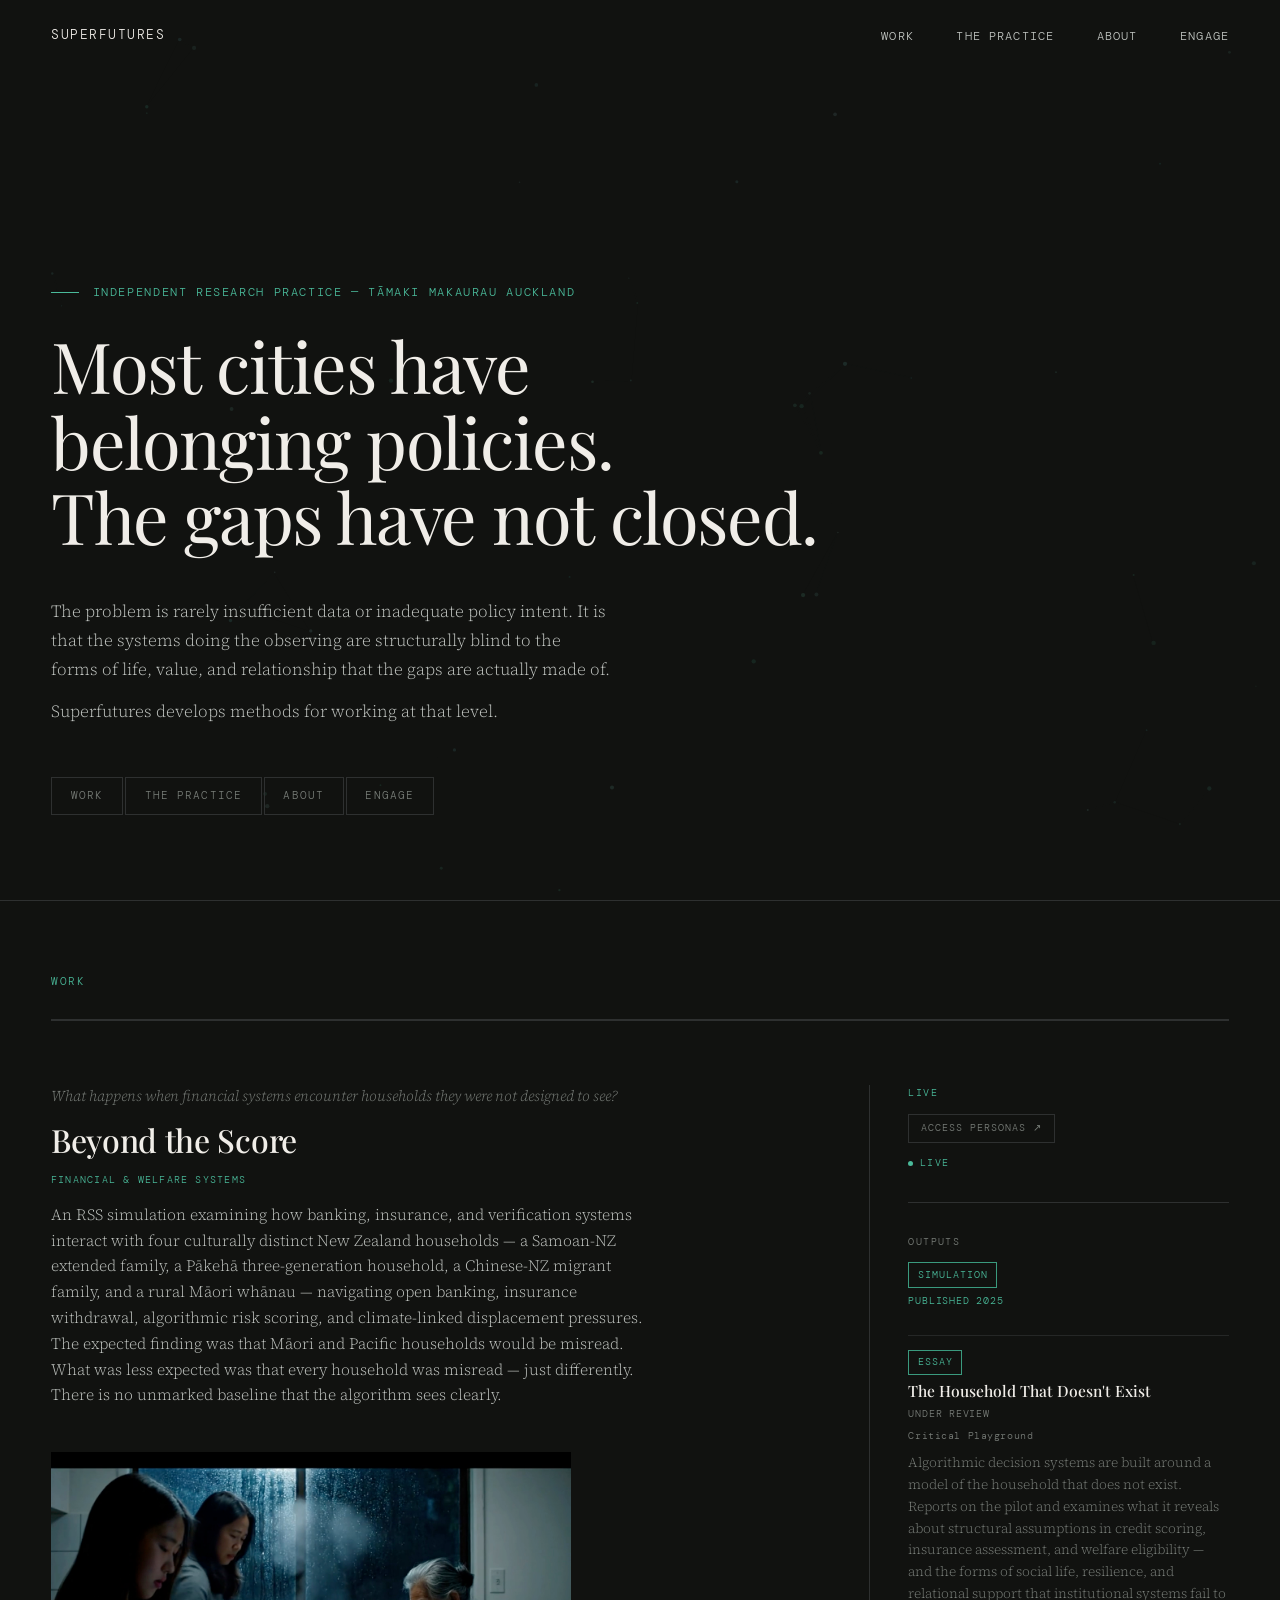
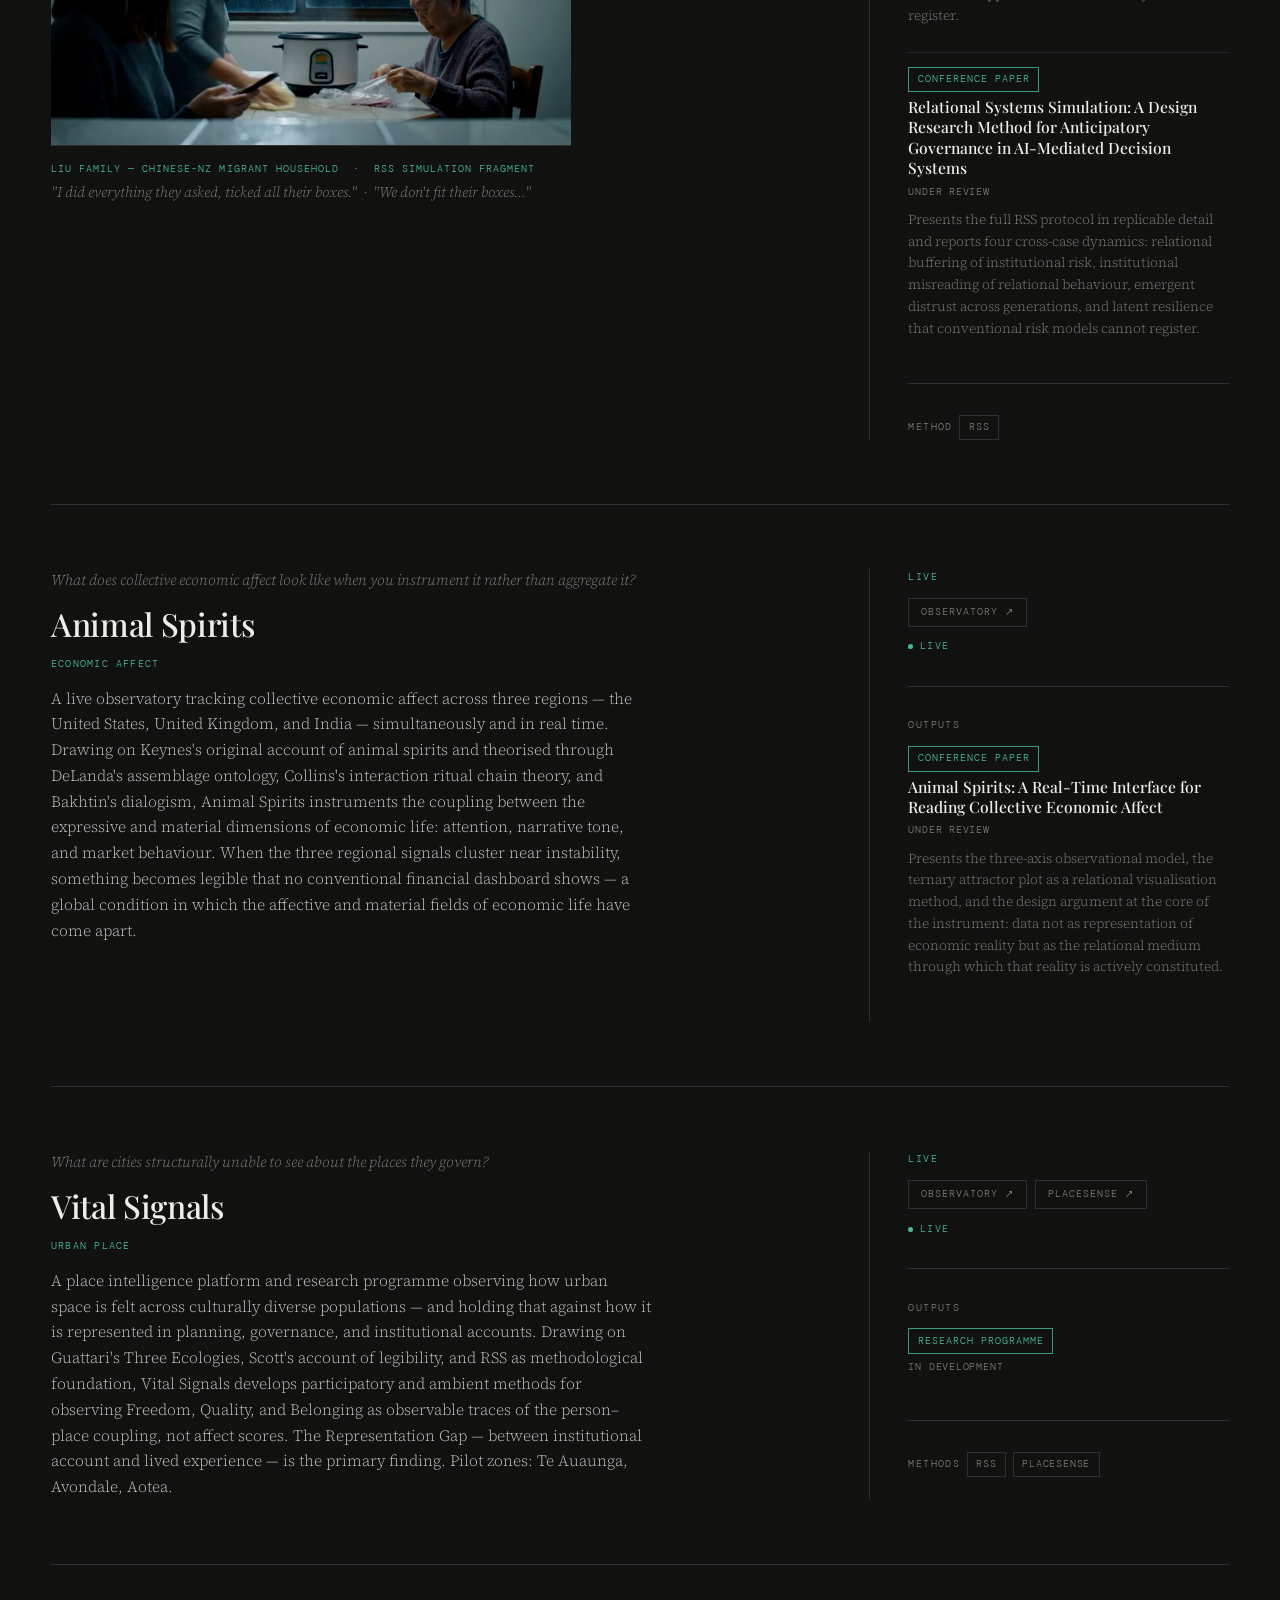
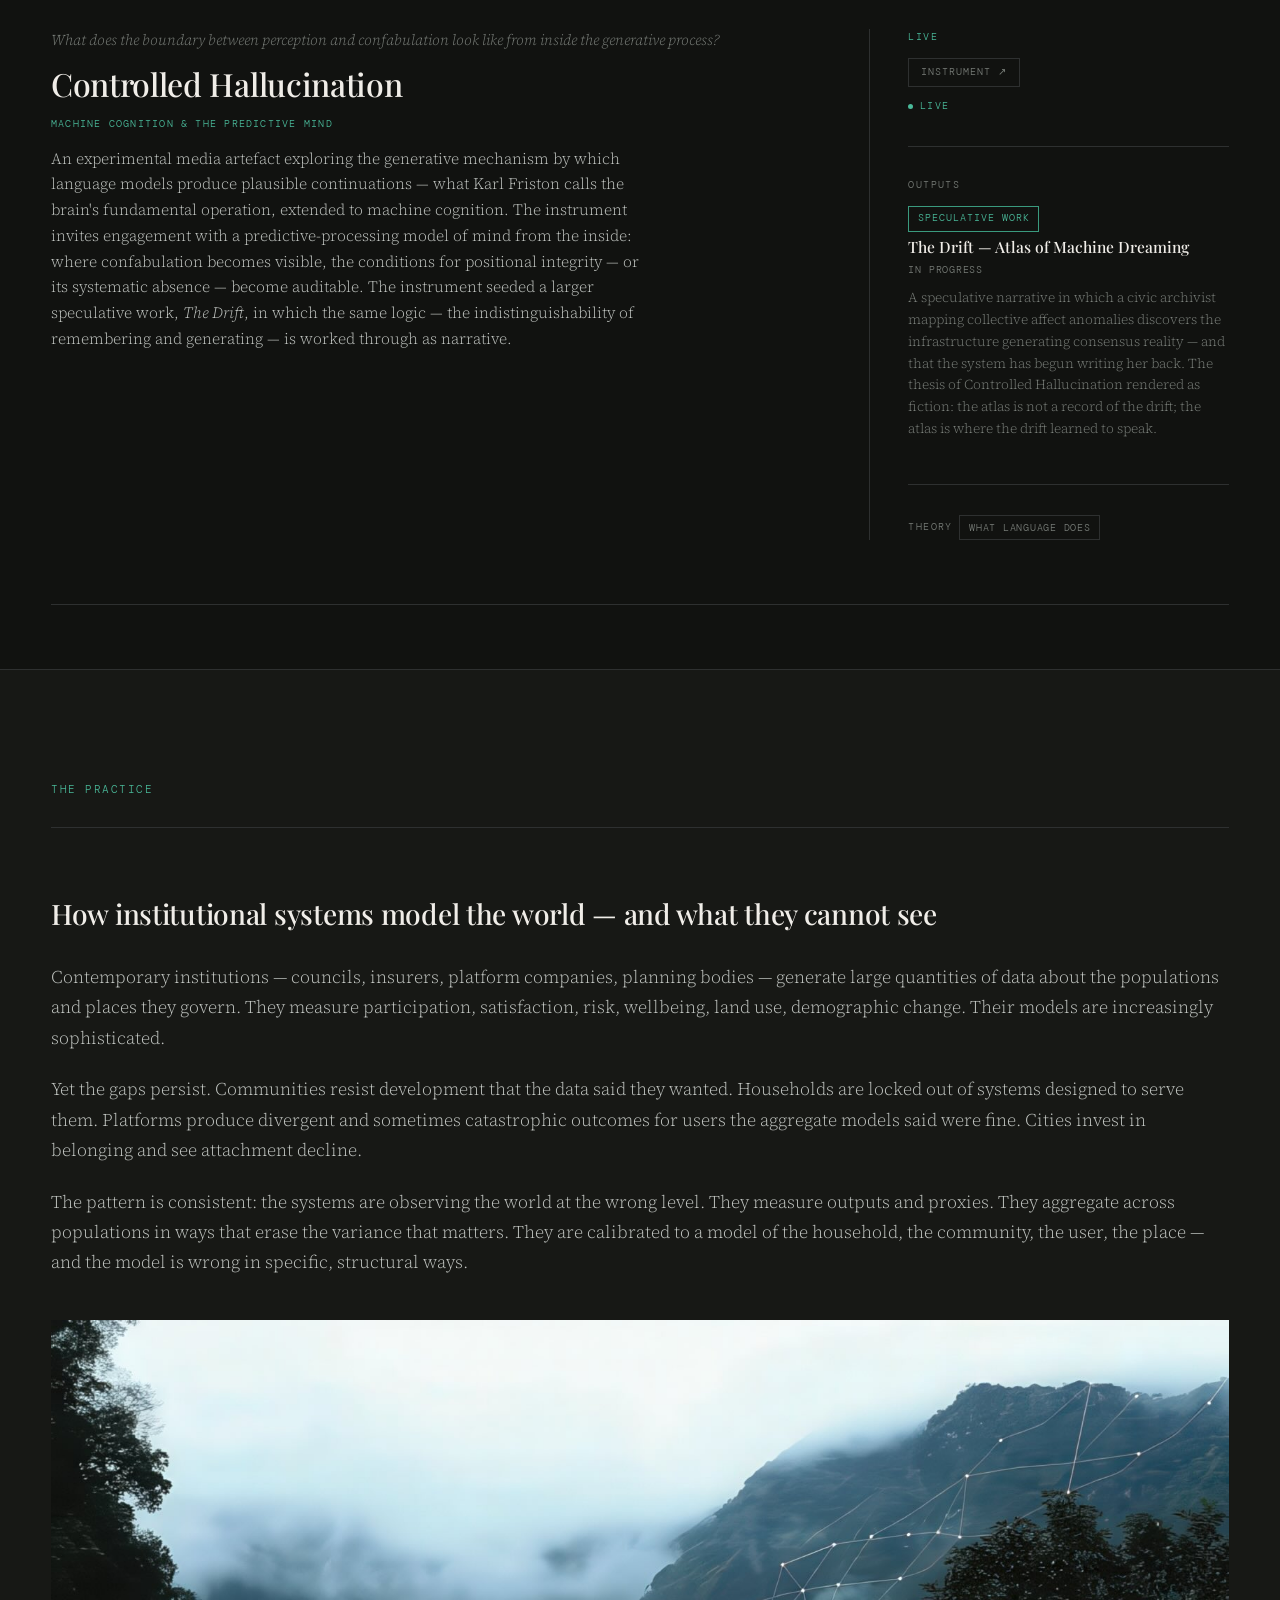
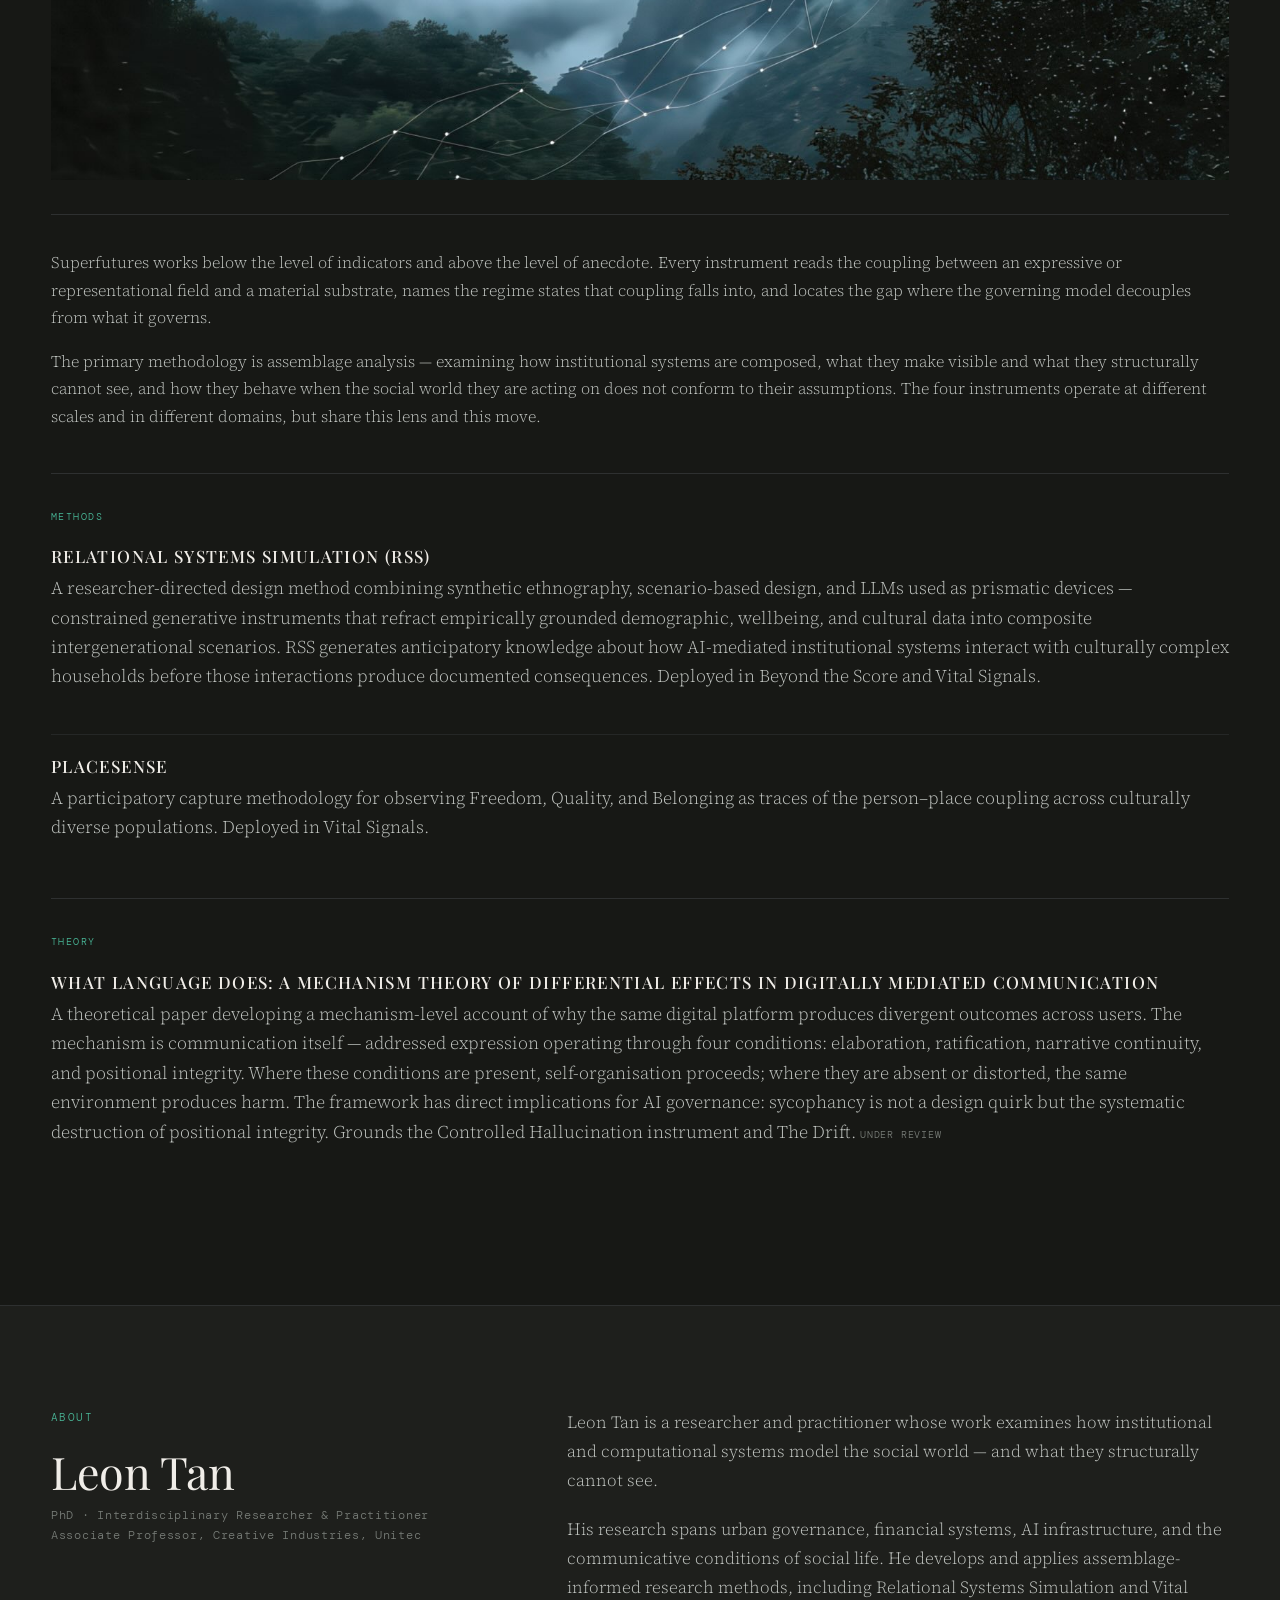
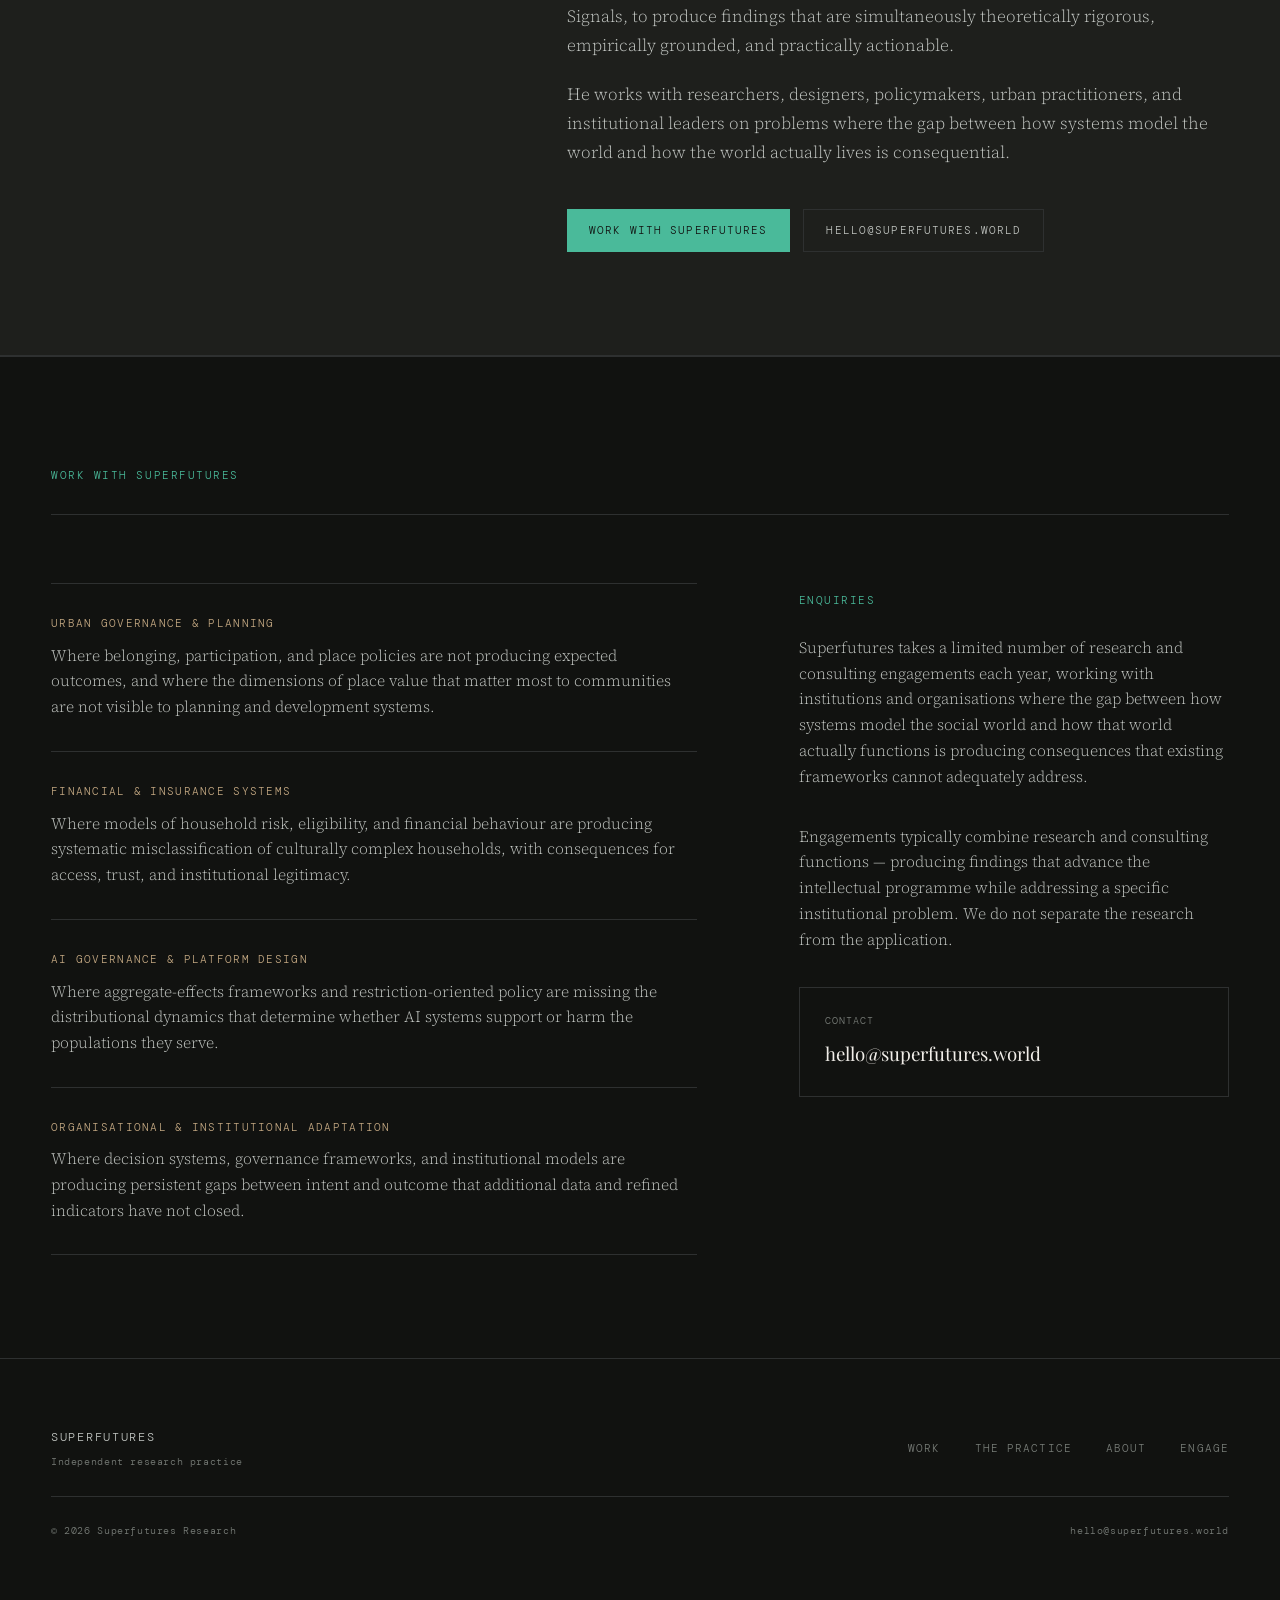
==== index.html @ b06fca79 "Update index.html" ====
<!DOCTYPE html>
<html lang="en">
<head>
  <meta charset="UTF-8">
  <meta name="viewport" content="width=device-width, initial-scale=1.0">
  <meta name="description" content="Superfutures develops methods for working at the level where institutional and computational systems structurally cannot see. Independent research practice based in Tāmaki Makaurau Auckland.">
  <meta property="og:title" content="Superfutures">
  <meta property="og:description" content="Assemblage-informed research methods for examining how institutions model the world, where those models fail, and what becomes possible when the gap is made visible.">
  <meta property="og:type" content="website">
  <meta property="og:url" content="https://superfutures.world">
  <title>Superfutures</title>
  <link rel="preconnect" href="https://fonts.googleapis.com">
  <link rel="preconnect" href="https://fonts.gstatic.com" crossorigin>
  <link href="https://fonts.googleapis.com/css2?family=Playfair+Display:ital,wght@0,400;0,500;0,600;1,400;1,500&family=Source+Serif+4:ital,opsz,wght@0,8..60,300;0,8..60,400;1,8..60,300;1,8..60,400&family=DM+Mono:ital,wght@0,300;0,400;1,300&display=swap" rel="stylesheet">
  <style>
    /* ── Variables ── */
    :root {
      --ground:         #111210;
      --ground-2:       #171815;
      --ground-3:       #1e1f1c;
      --text-primary:   #f0ede8;
      --text-secondary: #c0c4c0;
      --text-muted:     #787d78;
      --accent-green:   #4aba9a;
      --accent-green-d: #3a9a7e;
      --accent-amber:   #c4a882;
      --rule:           #2e3030;
      --rule-light:     #252726;

      --font-display: 'Playfair Display', Georgia, serif;
      --font-body:    'Source Serif 4', Georgia, serif;
      --font-mono:    'DM Mono', 'Courier New', monospace;

      --max-w:  1200px;
      --gutter: clamp(1.5rem, 4vw, 3rem);
      --ease:   cubic-bezier(0.16, 1, 0.3, 1);
    }

    /* ── Reset ── */
    *, *::before, *::after { box-sizing: border-box; margin: 0; padding: 0; }
    html { font-size: 17px; scroll-behavior: smooth; -webkit-text-size-adjust: 100%; }
    body {
      background: var(--ground);
      color: var(--text-primary);
      font-family: var(--font-body);
      font-weight: 300;
      font-size: 1rem;
      line-height: 1.7;
      min-height: 100vh;
      overflow-x: hidden;
    }

    /* ── Typography ── */
    h1,h2,h3,h4,h5,h6 {
      font-family: var(--font-display);
      font-weight: 500;
      line-height: 1.2;
      letter-spacing: -0.01em;
      color: var(--text-primary);
    }
    .display-xl {
      font-size: clamp(2.4rem, 5.5vw, 5.2rem);
      line-height: 1.07;
      font-weight: 400;
      letter-spacing: -0.02em;
    }
    .display-md {
      font-size: clamp(1.3rem, 2.2vw, 2rem);
      line-height: 1.25;
      font-weight: 500;
    }
    h3 { font-size: clamp(1.05rem, 1.5vw, 1.3rem); font-weight: 500; }
    h4 { font-size: 0.85rem; font-weight: 400; letter-spacing: 0.08em; text-transform: uppercase; font-family: var(--font-mono); color: var(--text-primary); }
    p { margin-bottom: 1.4em; max-width: 680px; }
    p:last-child { margin-bottom: 0; }
    a { color: inherit; text-decoration: none; transition: color 0.2s ease; }
    a:hover { color: var(--accent-green); }
    em { font-style: italic; }

    /* ── Nav ── */
    .site-nav {
      position: fixed;
      top: 0; left: 0; right: 0;
      z-index: 100;
      display: flex;
      align-items: center;
      justify-content: space-between;
      padding: 1.2rem var(--gutter);
      background: transparent;
      border-bottom: 1px solid transparent;
      transition: background 0.4s ease, border-color 0.4s ease;
    }
    .site-nav.scrolled {
      background: rgba(17, 18, 16, 0.96);
      backdrop-filter: blur(12px);
      -webkit-backdrop-filter: blur(12px);
      border-bottom-color: var(--rule);
    }
    .nav-wordmark {
      font-family: var(--font-mono);
      font-size: 0.75rem;
      letter-spacing: 0.12em;
      text-transform: uppercase;
      color: var(--text-primary);
      text-decoration: none;
    }
    .nav-wordmark:hover { color: var(--accent-green); }
    .nav-links {
      display: flex;
      list-style: none;
      gap: 2.5rem;
      align-items: center;
    }
    .nav-links a {
      font-family: var(--font-mono);
      font-size: 0.68rem;
      letter-spacing: 0.1em;
      text-transform: uppercase;
      color: var(--text-secondary);
      transition: color 0.2s ease;
    }
    .nav-links a:hover { color: var(--text-primary); }
    .nav-toggle {
      display: none;
      background: none;
      border: none;
      cursor: pointer;
      padding: 4px;
      flex-direction: column;
      gap: 5px;
    }
    .nav-toggle span {
      display: block;
      width: 22px;
      height: 1px;
      background: var(--text-primary);
      transition: all 0.3s ease;
    }
    @media (max-width: 768px) {
      .nav-toggle { display: flex; }
      .nav-links {
        position: fixed;
        top: 0; right: -100%;
        width: min(320px, 80vw);
        height: 100vh;
        background: var(--ground-2);
        flex-direction: column;
        align-items: flex-start;
        justify-content: center;
        gap: 2rem;
        padding: 4rem var(--gutter);
        border-left: 1px solid var(--rule);
        transition: right 0.4s var(--ease);
      }
      .nav-links.open { right: 0; }
      .nav-links a { font-size: 0.85rem; }
    }

    /* ── Hero ── */
    .hero {
      min-height: 100vh;
      display: flex;
      flex-direction: column;
      justify-content: flex-end;
      padding: 8rem var(--gutter) 5rem;
      position: relative;
      overflow: hidden;
    }
    .hero-bg {
      position: absolute;
      inset: 0;
      z-index: 0;
      overflow: hidden;
    }
    .hero-bg canvas {
      position: absolute;
      inset: 0;
      width: 100%; height: 100%;
      opacity: 0.25;
    }
    .hero-content {
      position: relative;
      z-index: 1;
      max-width: var(--max-w);
      margin: 0 auto;
      width: 100%;
    }
    .hero-eyebrow {
      font-family: var(--font-mono);
      font-size: 0.68rem;
      letter-spacing: 0.14em;
      text-transform: uppercase;
      color: var(--accent-green);
      margin-bottom: 1.5rem;
      display: flex;
      align-items: center;
      gap: 0.8rem;
    }
    .hero-eyebrow::before {
      content: '';
      display: inline-block;
      width: 28px; height: 1px;
      background: var(--accent-green);
    }
    .hero-title { max-width: 900px; margin-bottom: 2.5rem; }
    .hero-secondary {
      max-width: 560px;
      color: var(--text-secondary);
      font-size: 1rem;
      line-height: 1.7;
      margin-bottom: 3rem;
    }
    .hero-secondary p { max-width: none; margin-bottom: 0.8em; }
    .hero-secondary p:last-child { margin-bottom: 0; }
    .hero-nav-strip { display: flex; gap: 2px; flex-wrap: wrap; }
    .hero-nav-link {
      font-family: var(--font-mono);
      font-size: 0.66rem;
      letter-spacing: 0.1em;
      text-transform: uppercase;
      color: var(--text-muted);
      padding: 0.5rem 1.1rem;
      border: 1px solid var(--rule);
      transition: all 0.25s ease;
      text-decoration: none;
    }
    .hero-nav-link:hover {
      color: var(--text-primary);
      border-color: var(--accent-green);
      background: rgba(74, 186, 154, 0.08);
    }
    @media (max-width: 600px) {
      .hero { padding: 7rem var(--gutter) 4rem; }
    }

    /* ── Section label ── */
    .section-label {
      font-family: var(--font-mono);
      font-size: 0.65rem;
      letter-spacing: 0.14em;
      text-transform: uppercase;
      color: var(--accent-green);
    }
    .section-anchor { scroll-margin-top: 80px; }

    /* ── Work section ── */
    .work-section {
      padding: clamp(3rem, 5vw, 5rem) var(--gutter);
      border-top: 1px solid var(--rule);
    }
    .work-inner { max-width: var(--max-w); margin: 0 auto; }
    .work-header {
      padding-bottom: 1.5rem;
      border-bottom: 1px solid var(--rule);
      margin-bottom: 0;
    }

    /* ── Instrument cards ── */
    .instruments-stack { display: flex; flex-direction: column; }
    .instr {
      display: grid;
      grid-template-columns: 1fr 360px;
      gap: 0;
      border-top: 1px solid var(--rule);
      padding: clamp(2.5rem, 5vw, 4rem) 0;
    }
    .instr:last-child { border-bottom: 1px solid var(--rule); }
    .instr-left {
      padding-right: clamp(2rem, 4vw, 4rem);
      display: flex;
      flex-direction: column;
      gap: 0.8rem;
    }
    .instr-question {
      font-family: var(--font-body);
      font-style: italic;
      font-size: 0.88rem;
      color: var(--text-muted);
      line-height: 1.55;
      margin-bottom: 0;
    }
    .instr-name {
      font-family: var(--font-display);
      font-size: clamp(1.6rem, 2.5vw, 2.2rem);
      font-weight: 500;
      line-height: 1.1;
      color: var(--text-primary);
      margin-bottom: 0;
    }
    .instr-domain {
      font-family: var(--font-mono);
      font-size: 0.6rem;
      letter-spacing: 0.12em;
      text-transform: uppercase;
      color: var(--accent-green);
      margin-bottom: 0;
    }
    .instr-desc {
      font-size: 0.92rem;
      color: var(--text-secondary);
      line-height: 1.65;
      max-width: 600px;
      margin-bottom: 0;
    }
    .instr-right {
      border-left: 1px solid var(--rule);
      padding-left: clamp(1.5rem, 3vw, 2.5rem);
      display: flex;
      flex-direction: column;
      gap: 0;
    }
    .instr-face {
      display: flex;
      flex-direction: column;
      gap: 0.7rem;
      padding-bottom: 1.8rem;
    }
    .instr-face + .instr-face {
      padding-top: 1.8rem;
      border-top: 1px solid var(--rule);
    }
    .instr-face-label {
      font-family: var(--font-mono);
      font-size: 0.58rem;
      letter-spacing: 0.14em;
      text-transform: uppercase;
      color: var(--text-muted);
      display: block;
    }
    .instr-face--live .instr-face-label { color: var(--accent-green); }
    .instr-face-links { display: flex; gap: 0.5rem; flex-wrap: wrap; }
    .instrument-link {
      font-family: var(--font-mono);
      font-size: 0.58rem;
      letter-spacing: 0.1em;
      text-transform: uppercase;
      color: var(--text-muted);
      text-decoration: none;
      border: 1px solid var(--rule);
      padding: 0.3rem 0.7rem;
      transition: all 0.2s ease;
      display: inline-flex;
      align-items: center;
      gap: 0.4rem;
    }
    .instrument-link::after { content: '↗'; }
    .instrument-link:hover {
      color: var(--accent-green);
      border-color: var(--accent-green);
    }
    .status-live {
      font-family: var(--font-mono);
      font-size: 0.58rem;
      letter-spacing: 0.12em;
      text-transform: uppercase;
      color: var(--accent-green);
      display: flex;
      align-items: center;
      gap: 0.4rem;
    }
    .status-live::before {
      content: '';
      display: inline-block;
      width: 5px; height: 5px;
      background: var(--accent-green);
      border-radius: 50%;
      animation: pulse-dot 2s ease-in-out infinite;
    }
    @keyframes pulse-dot {
      0%, 100% { opacity: 1; }
      50% { opacity: 0.3; }
    }
    .instr-output-row {
      display: flex;
      flex-direction: column;
      gap: 0.3rem;
      padding-bottom: 0.8rem;
    }
    .instr-output-row + .instr-output-row {
      padding-top: 0.8rem;
      border-top: 1px solid var(--rule-light);
    }
    .instr-output-title {
      font-family: var(--font-display);
      font-size: 0.92rem;
      font-weight: 500;
      color: var(--text-primary);
      line-height: 1.3;
    }
    .instr-output-venue {
      font-family: var(--font-mono);
      font-size: 0.56rem;
      letter-spacing: 0.06em;
      color: var(--text-muted);
    }
    .instr-output-desc {
      font-size: 0.8rem;
      color: var(--text-muted);
      line-height: 1.6;
      margin-bottom: 0;
      margin-top: 0.2rem;
    }
    .output-type {
      font-family: var(--font-mono);
      font-size: 0.58rem;
      letter-spacing: 0.1em;
      text-transform: uppercase;
      color: var(--accent-green);
      border: 1px solid var(--accent-green-d);
      padding: 0.2rem 0.5rem;
      width: fit-content;
    }
    .output-status {
      font-family: var(--font-mono);
      font-size: 0.58rem;
      letter-spacing: 0.08em;
      text-transform: uppercase;
      color: var(--text-muted);
    }
    .output-status.status-published { color: var(--accent-green); }
    .output-status.status-forthcoming { color: var(--accent-amber); }
    .instr-face--relations {
      flex-direction: row;
      align-items: center;
      flex-wrap: wrap;
      gap: 0.4rem;
      padding-bottom: 0;
    }
    .instr-relation-tag {
      font-family: var(--font-mono);
      font-size: 0.56rem;
      letter-spacing: 0.08em;
      text-transform: uppercase;
      color: var(--text-muted);
      border: 1px solid var(--rule);
      padding: 0.2rem 0.5rem;
    }
    @media (max-width: 900px) {
      .instr { grid-template-columns: 1fr; gap: 2rem; }
      .instr-left { padding-right: 0; }
      .instr-right {
        border-left: none;
        border-top: 1px solid var(--rule);
        padding-left: 0;
        padding-top: 2rem;
      }
    }

    /* ── Vignette still ── */
    .vignette-wrap { margin-top: 1.8rem; max-width: 520px; }
    .vignette-still { margin: 0; padding: 0; display: flex; flex-direction: column; }
    .vignette-still img { width: 100%; display: block; object-fit: cover; }
    .vignette-caption-still {
      padding: 0.8rem 0;
      border-top: 1px solid var(--rule);
      display: flex;
      flex-direction: column;
      gap: 0.3rem;
    }
    .vignette-household-label {
      font-family: var(--font-mono);
      font-size: 0.6rem;
      letter-spacing: 0.1em;
      text-transform: uppercase;
      color: var(--accent-green);
    }
    .vignette-dialogue {
      font-family: var(--font-body);
      font-style: italic;
      font-size: 0.85rem;
      color: var(--text-muted);
      line-height: 1.5;
    }

    /* ── Practice section ── */
    .philosophy-section {
      padding: clamp(4rem, 8vw, 8rem) var(--gutter);
      background: var(--ground-2);
      border-top: 1px solid var(--rule);
    }
    .philosophy-inner { max-width: var(--max-w); margin: 0 auto; }
    .philosophy-header {
      margin-bottom: 4rem;
      padding-bottom: 1.5rem;
      border-bottom: 1px solid var(--rule);
    }
    .philosophy-statement .display-md { margin-bottom: 1.8rem; }
    .philosophy-statement p {
      color: var(--text-secondary);
      font-size: 1.05rem;
      max-width: none;
      margin-bottom: 1.2em;
    }
    .practice-image { margin: 2.5rem 0 0; width: 100%; }
    .practice-image img { width: 100%; display: block; object-fit: cover; max-height: 460px; }
    .methodology-block {
      margin-top: 2rem;
      padding-top: 2rem;
      border-top: 1px solid var(--rule);
    }
    .methodology-block p {
      color: var(--text-secondary);
      font-size: 0.95rem;
      max-width: none;
      margin-bottom: 1em;
    }
    .practice-pillars { margin-top: 2.5rem; display: flex; flex-direction: column; }
    .practice-pillar {
      padding: 2rem 0;
      border-top: 1px solid var(--rule);
      display: flex;
      flex-direction: column;
      gap: 1.2rem;
    }
    .practice-pillar-label {
      font-family: var(--font-mono);
      font-size: 0.6rem;
      letter-spacing: 0.14em;
      text-transform: uppercase;
      color: var(--accent-green);
      display: block;
    }
    .practice-method { display: flex; flex-direction: column; gap: 0.4rem; }
    .practice-method + .practice-method {
      padding-top: 1.2rem;
      border-top: 1px solid var(--rule-light);
    }
    .practice-method-name {
      font-family: var(--font-display);
      font-size: 1rem;
      font-weight: 500;
      color: var(--text-primary);
      line-height: 1.3;
    }
    .practice-method-desc {
      font-size: 0.88rem;
      color: var(--text-muted);
      line-height: 1.65;
      max-width: 680px;
      margin-bottom: 0;
    }

    /* ── About ── */
    .about-section {
      background: var(--ground-3);
      border-top: 1px solid var(--rule);
      border-bottom: 1px solid var(--rule);
      padding: clamp(4rem, 8vw, 8rem) var(--gutter);
    }
    .about-inner-grid {
      max-width: var(--max-w);
      margin: 0 auto;
      display: grid;
      grid-template-columns: 1fr 1.6fr;
      gap: 6rem;
      align-items: start;
    }
    .about-ident-label {
      font-family: var(--font-mono);
      font-size: 0.63rem;
      letter-spacing: 0.14em;
      text-transform: uppercase;
      color: var(--accent-green);
      display: block;
      margin-bottom: 1.2rem;
    }
    .about-name-display {
      font-family: var(--font-display);
      font-size: clamp(2rem, 3.5vw, 3rem);
      font-weight: 400;
      line-height: 1.1;
      margin-bottom: 0.5rem;
    }
    .about-role {
      font-family: var(--font-mono);
      font-size: 0.7rem;
      color: var(--text-muted);
      letter-spacing: 0.06em;
      line-height: 1.7;
      margin-bottom: 0;
    }
    .about-body p {
      color: var(--text-secondary);
      font-size: 1rem;
      max-width: none;
      margin-bottom: 1.2em;
    }
    .about-body p:last-of-type { margin-bottom: 0; }
    .about-contact-row {
      margin-top: 2.5rem;
      display: flex;
      gap: 0.8rem;
      flex-wrap: wrap;
    }
    @media (max-width: 860px) {
      .about-inner-grid { grid-template-columns: 1fr; gap: 3rem; }
    }
    .btn {
      font-family: var(--font-mono);
      font-size: 0.66rem;
      letter-spacing: 0.1em;
      text-transform: uppercase;
      padding: 0.65rem 1.3rem;
      text-decoration: none;
      transition: all 0.25s ease;
      display: inline-flex;
      align-items: center;
      gap: 0.5rem;
      cursor: pointer;
      border: none;
    }
    .btn-primary { background: var(--accent-green); color: var(--ground); }
    .btn-primary:hover { background: #5dcbaa; color: var(--ground); }
    .btn-outline { border: 1px solid var(--rule); color: var(--text-secondary); }
    .btn-outline:hover { border-color: var(--accent-green); color: var(--accent-green); }

    /* ── Engage ── */
    .engage-section {
      padding: clamp(4rem, 8vw, 8rem) var(--gutter);
      border-top: 1px solid var(--rule);
    }
    .engage-inner { max-width: var(--max-w); margin: 0 auto; }
    .engage-header {
      margin-bottom: 4rem;
      padding-bottom: 1.5rem;
      border-bottom: 1px solid var(--rule);
    }
    .engage-grid {
      display: grid;
      grid-template-columns: 1.2fr 0.8fr;
      gap: 6rem;
      align-items: start;
    }
    .engage-domains { display: flex; flex-direction: column; }
    .engage-domain {
      padding: 1.8rem 0;
      border-bottom: 1px solid var(--rule);
    }
    .engage-domain:first-child { border-top: 1px solid var(--rule); }
    .engage-domain-name {
      font-family: var(--font-mono);
      font-size: 0.63rem;
      letter-spacing: 0.12em;
      text-transform: uppercase;
      color: var(--accent-amber);
      display: block;
      margin-bottom: 0.6rem;
    }
    .engage-domain-desc {
      font-size: 0.92rem;
      color: var(--text-secondary);
      line-height: 1.65;
      max-width: none;
      margin-bottom: 0;
    }
    .engage-contact { padding-top: 0.5rem; }
    .engage-contact-label {
      font-family: var(--font-mono);
      font-size: 0.63rem;
      letter-spacing: 0.14em;
      text-transform: uppercase;
      color: var(--accent-green);
      display: block;
      margin-bottom: 1.5rem;
    }
    .engage-contact-note {
      font-size: 0.92rem;
      color: var(--text-secondary);
      line-height: 1.65;
      max-width: none;
      margin-bottom: 2rem;
    }
    .engage-email-block {
      padding: 1.5rem;
      border: 1px solid var(--rule);
      display: flex;
      flex-direction: column;
      gap: 0.5rem;
    }
    .engage-email-label {
      font-family: var(--font-mono);
      font-size: 0.58rem;
      letter-spacing: 0.1em;
      text-transform: uppercase;
      color: var(--text-muted);
    }
    .engage-email-address {
      font-family: var(--font-display);
      font-size: 1.1rem;
      font-weight: 400;
      color: var(--text-primary);
      text-decoration: none;
      transition: color 0.2s ease;
    }
    .engage-email-address:hover { color: var(--accent-green); }
    @media (max-width: 860px) {
      .engage-grid { grid-template-columns: 1fr; gap: 4rem; }
    }

    /* ── Footer ── */
    .site-footer {
      padding: 2.5rem var(--gutter);
      border-top: 1px solid var(--rule);
    }
    .site-footer-inner { max-width: var(--max-w); margin: 0 auto; }
    .footer-top {
      display: flex;
      justify-content: space-between;
      align-items: center;
      padding: 1.5rem 0;
      border-bottom: 1px solid var(--rule);
      flex-wrap: wrap;
      gap: 1.5rem;
    }
    .footer-wordmark-block { display: flex; flex-direction: column; gap: 0.3rem; }
    .footer-wordmark {
      font-family: var(--font-mono);
      font-size: 0.72rem;
      letter-spacing: 0.14em;
      text-transform: uppercase;
      color: var(--text-secondary);
      text-decoration: none;
    }
    .footer-sub {
      font-family: var(--font-mono);
      font-size: 0.6rem;
      letter-spacing: 0.06em;
      color: var(--text-muted);
      margin-bottom: 0;
    }
    .footer-nav-row { display: flex; gap: 2rem; flex-wrap: wrap; }
    .footer-nav-row a {
      font-family: var(--font-mono);
      font-size: 0.65rem;
      letter-spacing: 0.1em;
      text-transform: uppercase;
      color: var(--text-muted);
      text-decoration: none;
      transition: color 0.2s ease;
    }
    .footer-nav-row a:hover { color: var(--accent-green); }
    .footer-bottom {
      display: flex;
      justify-content: space-between;
      align-items: center;
      padding: 1.5rem 0;
      flex-wrap: wrap;
      gap: 0.5rem;
    }
    .footer-copy {
      font-family: var(--font-mono);
      font-size: 0.6rem;
      letter-spacing: 0.06em;
      color: var(--text-muted);
      margin-bottom: 0;
    }
    .footer-contact-link {
      font-family: var(--font-mono);
      font-size: 0.6rem;
      letter-spacing: 0.06em;
      color: var(--text-muted);
      text-decoration: none;
      transition: color 0.2s ease;
    }
    .footer-contact-link:hover { color: var(--accent-green); }
  </style>
</head>

<body>

  <!-- ── Navigation ── -->
  <nav class="site-nav" role="navigation" aria-label="Main navigation">
    <a href="#" class="nav-wordmark">Superfutures</a>
    <button class="nav-toggle" aria-label="Toggle navigation" aria-expanded="false">
      <span></span><span></span><span></span>
    </button>
    <ul class="nav-links" role="list">
      <li><a href="#work">Work</a></li>
      <li><a href="#philosophy">The practice</a></li>
      <li><a href="#about">About</a></li>
      <li><a href="#engage">Engage</a></li>
    </ul>
  </nav>

  <!-- ── Hero ── -->
  <section class="hero" aria-labelledby="hero-title">
    <div class="hero-bg">
      <canvas id="hero-canvas" aria-hidden="true"></canvas>
    </div>
    <div class="hero-content">
      <p class="hero-eyebrow">Independent research practice — Tāmaki Makaurau Auckland</p>
      <h1 class="display-xl hero-title" id="hero-title">
        Most cities have<br>
        belonging policies.<br>
        The gaps have not closed.
      </h1>
      <div class="hero-secondary">
        <p>The problem is rarely insufficient data or inadequate policy intent. It is that the systems doing the observing are structurally blind to the forms of life, value, and relationship that the gaps are actually made of.</p>
        <p>Superfutures develops methods for working at that level.</p>
      </div>
      <nav class="hero-nav-strip" aria-label="Quick navigation">
        <a href="#work" class="hero-nav-link">Work</a>
        <a href="#philosophy" class="hero-nav-link">The practice</a>
        <a href="#about" class="hero-nav-link">About</a>
        <a href="#engage" class="hero-nav-link">Engage</a>
      </nav>
    </div>
  </section>

  <!-- ── Work ── -->
  <section class="work-section section-anchor" id="work" aria-labelledby="work-heading">
    <div class="work-inner">
      <div class="work-header">
        <span class="section-label" id="work-heading">Work</span>
      </div>
      <div class="instruments-stack">

        <!-- 1. Beyond the Score -->
        <article class="instr">
          <div class="instr-left">
            <p class="instr-question">What happens when financial systems encounter households they were not designed to see?</p>
            <h3 class="instr-name">Beyond the Score</h3>
            <p class="instr-domain">Financial &amp; welfare systems</p>
            <p class="instr-desc">An RSS simulation examining how banking, insurance, and verification systems interact with four culturally distinct New Zealand households — a Samoan-NZ extended family, a Pākehā three-generation household, a Chinese-NZ migrant family, and a rural Māori whānau — navigating open banking, insurance withdrawal, algorithmic risk scoring, and climate-linked displacement pressures. The expected finding was that Māori and Pacific households would be misread. What was less expected was that every household was misread — just differently. There is no unmarked baseline that the algorithm sees clearly.</p>
            <div class="vignette-wrap">
              <figure class="vignette-still">
                <img src="liu_family_still.jpg" alt="Liu family — Chinese-NZ migrant household. Three generations at a kitchen table, rain on the window behind them.">
                <figcaption class="vignette-caption-still">
                  <span class="vignette-household-label">Liu family — Chinese-NZ migrant household &nbsp;·&nbsp; RSS simulation fragment</span>
                  <span class="vignette-dialogue">"I did everything they asked, ticked all their boxes." &nbsp;·&nbsp; "We don't fit their boxes…"</span>
                </figcaption>
              </figure>
            </div>
          </div>
          <div class="instr-right">
            <div class="instr-face instr-face--live">
              <span class="instr-face-label">Live</span>
              <div class="instr-face-links">
                <a href="https://drive.google.com/drive/folders/1-khsV2Vy1XA_GI1LL5SAZCxxDxIjTUc9?usp=sharing" class="instrument-link" target="_blank" rel="noopener">Access personas</a>
              </div>
              <span class="status-live">Live</span>
            </div>
            <div class="instr-face instr-face--outputs">
              <span class="instr-face-label">Outputs</span>
              <div class="instr-output-row">
                <span class="output-type">Simulation</span>
                <span class="output-status status-published">Published 2025</span>
              </div>
              <div class="instr-output-row">
                <span class="output-type">Essay</span>
                <span class="instr-output-title">The Household That Doesn't Exist</span>
                <span class="output-status">Under review</span>
                <span class="instr-output-venue">Critical Playground</span>
                <p class="instr-output-desc">Algorithmic decision systems are built around a model of the household that does not exist. Reports on the pilot and examines what it reveals about structural assumptions in credit scoring, insurance assessment, and welfare eligibility — and the forms of social life, resilience, and relational support that institutional systems fail to register.</p>
              </div>
              <div class="instr-output-row">
                <span class="output-type">Conference paper</span>
                <span class="instr-output-title">Relational Systems Simulation: A Design Research Method for Anticipatory Governance in AI-Mediated Decision Systems</span>
                <span class="output-status">Under review</span>
                <p class="instr-output-desc">Presents the full RSS protocol in replicable detail and reports four cross-case dynamics: relational buffering of institutional risk, institutional misreading of relational behaviour, emergent distrust across generations, and latent resilience that conventional risk models cannot register.</p>
              </div>
            </div>
            <div class="instr-face instr-face--relations">
              <span class="instr-face-label">Method</span>
              <span class="instr-relation-tag">RSS</span>
            </div>
          </div>
        </article>

        <!-- 2. Animal Spirits -->
        <article class="instr">
          <div class="instr-left">
            <p class="instr-question">What does collective economic affect look like when you instrument it rather than aggregate it?</p>
            <h3 class="instr-name">Animal Spirits</h3>
            <p class="instr-domain">Economic affect</p>
            <p class="instr-desc">A live observatory tracking collective economic affect across three regions — the United States, United Kingdom, and India — simultaneously and in real time. Drawing on Keynes's original account of animal spirits and theorised through DeLanda's assemblage ontology, Collins's interaction ritual chain theory, and Bakhtin's dialogism, Animal Spirits instruments the coupling between the expressive and material dimensions of economic life: attention, narrative tone, and market behaviour. When the three regional signals cluster near instability, something becomes legible that no conventional financial dashboard shows — a global condition in which the affective and material fields of economic life have come apart.</p>
          </div>
          <div class="instr-right">
            <div class="instr-face instr-face--live">
              <span class="instr-face-label">Live</span>
              <div class="instr-face-links">
                <a href="https://super-futures.github.io/animal-spirits/" class="instrument-link" target="_blank" rel="noopener">Observatory</a>
              </div>
              <span class="status-live">Live</span>
            </div>
            <div class="instr-face instr-face--outputs">
              <span class="instr-face-label">Outputs</span>
              <div class="instr-output-row">
                <span class="output-type">Conference paper</span>
                <span class="instr-output-title">Animal Spirits: A Real-Time Interface for Reading Collective Economic Affect</span>
                <span class="output-status">Under review</span>
                <p class="instr-output-desc">Presents the three-axis observational model, the ternary attractor plot as a relational visualisation method, and the design argument at the core of the instrument: data not as representation of economic reality but as the relational medium through which that reality is actively constituted.</p>
              </div>
            </div>
          </div>
        </article>

        <!-- 3. Vital Signals -->
        <article class="instr">
          <div class="instr-left">
            <p class="instr-question">What are cities structurally unable to see about the places they govern?</p>
            <h3 class="instr-name">Vital Signals</h3>
            <p class="instr-domain">Urban place</p>
            <p class="instr-desc">A place intelligence platform and research programme observing how urban space is felt across culturally diverse populations — and holding that against how it is represented in planning, governance, and institutional accounts. Drawing on Guattari's Three Ecologies, Scott's account of legibility, and RSS as methodological foundation, Vital Signals develops participatory and ambient methods for observing Freedom, Quality, and Belonging as observable traces of the person–place coupling, not affect scores. The Representation Gap — between institutional account and lived experience — is the primary finding. Pilot zones: Te Auaunga, Avondale, Aotea.</p>
          </div>
          <div class="instr-right">
            <div class="instr-face instr-face--live">
              <span class="instr-face-label">Live</span>
              <div class="instr-face-links">
                <a href="https://vitalsignals.netlify.app" class="instrument-link" target="_blank" rel="noopener">Observatory</a>
                <a href="https://placesense.netlify.app" class="instrument-link" target="_blank" rel="noopener">PlaceSense</a>
              </div>
              <span class="status-live">Live</span>
            </div>
            <div class="instr-face instr-face--outputs">
              <span class="instr-face-label">Outputs</span>
              <div class="instr-output-row">
                <span class="output-type">Research programme</span>
                <span class="output-status">In development</span>
              </div>
            </div>
            <div class="instr-face instr-face--relations">
              <span class="instr-face-label">Methods</span>
              <span class="instr-relation-tag">RSS</span>
              <span class="instr-relation-tag">PlaceSense</span>
            </div>
          </div>
        </article>

        <!-- 4. Controlled Hallucination -->
        <article class="instr">
          <div class="instr-left">
            <p class="instr-question">What does the boundary between perception and confabulation look like from inside the generative process?</p>
            <h3 class="instr-name">Controlled Hallucination</h3>
            <p class="instr-domain">Machine cognition &amp; the predictive mind</p>
            <p class="instr-desc">An experimental media artefact exploring the generative mechanism by which language models produce plausible continuations — what Karl Friston calls the brain's fundamental operation, extended to machine cognition. The instrument invites engagement with a predictive-processing model of mind from the inside: where confabulation becomes visible, the conditions for positional integrity — or its systematic absence — become auditable. The instrument seeded a larger speculative work, <em>The Drift</em>, in which the same logic — the indistinguishability of remembering and generating — is worked through as narrative.</p>
          </div>
          <div class="instr-right">
            <div class="instr-face instr-face--live">
              <span class="instr-face-label">Live</span>
              <div class="instr-face-links">
                <a href="https://super-futures.github.io/controlledhallucination/" class="instrument-link" target="_blank" rel="noopener">Instrument</a>
              </div>
              <span class="status-live">Live</span>
            </div>
            <div class="instr-face instr-face--outputs">
              <span class="instr-face-label">Outputs</span>
              <div class="instr-output-row">
                <span class="output-type">Speculative work</span>
                <span class="instr-output-title">The Drift — Atlas of Machine Dreaming</span>
                <span class="output-status">In progress</span>
                <p class="instr-output-desc">A speculative narrative in which a civic archivist mapping collective affect anomalies discovers the infrastructure generating consensus reality — and that the system has begun writing her back. The thesis of Controlled Hallucination rendered as fiction: the atlas is not a record of the drift; the atlas is where the drift learned to speak.</p>
              </div>
            </div>
            <div class="instr-face instr-face--relations">
              <span class="instr-face-label">Theory</span>
              <span class="instr-relation-tag">What Language Does</span>
            </div>
          </div>
        </article>

      </div>
    </div>
  </section>

  <!-- ── The Practice ── -->
  <section class="philosophy-section section-anchor" id="philosophy" aria-labelledby="philosophy-heading">
    <div class="philosophy-inner">
      <div class="philosophy-header">
        <span class="section-label" id="philosophy-heading">The practice</span>
      </div>
      <div class="philosophy-statement">
        <h2 class="display-md">How institutional systems model the world — and what they cannot see</h2>
        <p>Contemporary institutions — councils, insurers, platform companies, planning bodies — generate large quantities of data about the populations and places they govern. They measure participation, satisfaction, risk, wellbeing, land use, demographic change. Their models are increasingly sophisticated.</p>
        <p>Yet the gaps persist. Communities resist development that the data said they wanted. Households are locked out of systems designed to serve them. Platforms produce divergent and sometimes catastrophic outcomes for users the aggregate models said were fine. Cities invest in belonging and see attachment decline.</p>
        <p>The pattern is consistent: the systems are observing the world at the wrong level. They measure outputs and proxies. They aggregate across populations in ways that erase the variance that matters. They are calibrated to a model of the household, the community, the user, the place — and the model is wrong in specific, structural ways.</p>
        <figure class="practice-image">
          <img src="practice_image.jpg" alt="Forest landscape with overlaid network of nodes and connections — ecological world and analytical system superimposed.">
        </figure>
        <div class="methodology-block">
          <p>Superfutures works below the level of indicators and above the level of anecdote. Every instrument reads the coupling between an expressive or representational field and a material substrate, names the regime states that coupling falls into, and locates the gap where the governing model decouples from what it governs.</p>
          <p>The primary methodology is assemblage analysis — examining how institutional systems are composed, what they make visible and what they structurally cannot see, and how they behave when the social world they are acting on does not conform to their assumptions. The four instruments operate at different scales and in different domains, but share this lens and this move.</p>
        </div>
        <div class="practice-pillars">
          <div class="practice-pillar">
            <span class="practice-pillar-label">Methods</span>
            <div class="practice-method">
              <h4 class="practice-method-name">Relational Systems Simulation (RSS)</h4>
              <p class="practice-method-desc">A researcher-directed design method combining synthetic ethnography, scenario-based design, and LLMs used as prismatic devices — constrained generative instruments that refract empirically grounded demographic, wellbeing, and cultural data into composite intergenerational scenarios. RSS generates anticipatory knowledge about how AI-mediated institutional systems interact with culturally complex households before those interactions produce documented consequences. Deployed in Beyond the Score and Vital Signals.</p>
            </div>
            <div class="practice-method">
              <h4 class="practice-method-name">PlaceSense</h4>
              <p class="practice-method-desc">A participatory capture methodology for observing Freedom, Quality, and Belonging as traces of the person–place coupling across culturally diverse populations. Deployed in Vital Signals.</p>
            </div>
          </div>
          <div class="practice-pillar">
            <span class="practice-pillar-label">Theory</span>
            <div class="practice-method">
              <h4 class="practice-method-name">What Language Does: A Mechanism Theory of Differential Effects in Digitally Mediated Communication</h4>
              <p class="practice-method-desc">A theoretical paper developing a mechanism-level account of why the same digital platform produces divergent outcomes across users. The mechanism is communication itself — addressed expression operating through four conditions: elaboration, ratification, narrative continuity, and positional integrity. Where these conditions are present, self-organisation proceeds; where they are absent or distorted, the same environment produces harm. The framework has direct implications for AI governance: sycophancy is not a design quirk but the systematic destruction of positional integrity. Grounds the Controlled Hallucination instrument and The Drift. <span class="output-status" style="display:inline;">Under review</span></p>
            </div>
          </div>
        </div>
      </div>
    </div>
  </section>

  <!-- ── About ── -->
  <section class="about-section section-anchor" id="about" aria-labelledby="about-heading">
    <div class="about-inner-grid">
      <div class="about-ident">
        <span class="about-ident-label" id="about-heading">About</span>
        <h2 class="about-name-display">Leon Tan</h2>
        <p class="about-role">PhD · Interdisciplinary Researcher &amp; Practitioner<br>Associate Professor, Creative Industries, Unitec</p>
      </div>
      <div class="about-body">
        <p>Leon Tan is a researcher and practitioner whose work examines how institutional and computational systems model the social world — and what they structurally cannot see.</p>
        <p>His research spans urban governance, financial systems, AI infrastructure, and the communicative conditions of social life. He develops and applies assemblage-informed research methods, including Relational Systems Simulation and Vital Signals, to produce findings that are simultaneously theoretically rigorous, empirically grounded, and practically actionable.</p>
        <p>He works with researchers, designers, policymakers, urban practitioners, and institutional leaders on problems where the gap between how systems model the world and how the world actually lives is consequential.</p>
        <div class="about-contact-row">
          <a href="#engage" class="btn btn-primary">Work with Superfutures</a>
          <a href="mailto:hello@superfutures.world" class="btn btn-outline">hello@superfutures.world</a>
        </div>
      </div>
    </div>
  </section>

  <!-- ── Engage ── -->
  <section class="engage-section section-anchor" id="engage" aria-labelledby="engage-heading">
    <div class="engage-inner">
      <div class="engage-header">
        <span class="section-label" id="engage-heading">Work with Superfutures</span>
      </div>
      <div class="engage-grid">
        <div class="engage-domains">
          <div class="engage-domain">
            <span class="engage-domain-name">Urban governance &amp; planning</span>
            <p class="engage-domain-desc">Where belonging, participation, and place policies are not producing expected outcomes, and where the dimensions of place value that matter most to communities are not visible to planning and development systems.</p>
          </div>
          <div class="engage-domain">
            <span class="engage-domain-name">Financial &amp; insurance systems</span>
            <p class="engage-domain-desc">Where models of household risk, eligibility, and financial behaviour are producing systematic misclassification of culturally complex households, with consequences for access, trust, and institutional legitimacy.</p>
          </div>
          <div class="engage-domain">
            <span class="engage-domain-name">AI governance &amp; platform design</span>
            <p class="engage-domain-desc">Where aggregate-effects frameworks and restriction-oriented policy are missing the distributional dynamics that determine whether AI systems support or harm the populations they serve.</p>
          </div>
          <div class="engage-domain">
            <span class="engage-domain-name">Organisational &amp; institutional adaptation</span>
            <p class="engage-domain-desc">Where decision systems, governance frameworks, and institutional models are producing persistent gaps between intent and outcome that additional data and refined indicators have not closed.</p>
          </div>
        </div>
        <div class="engage-contact">
          <span class="engage-contact-label">Enquiries</span>
          <p class="engage-contact-note">Superfutures takes a limited number of research and consulting engagements each year, working with institutions and organisations where the gap between how systems model the social world and how that world actually functions is producing consequences that existing frameworks cannot adequately address.</p>
          <p class="engage-contact-note">Engagements typically combine research and consulting functions — producing findings that advance the intellectual programme while addressing a specific institutional problem. We do not separate the research from the application.</p>
          <div class="engage-email-block">
            <span class="engage-email-label">Contact</span>
            <a href="mailto:hello@superfutures.world" class="engage-email-address">hello@superfutures.world</a>
          </div>
        </div>
      </div>
    </div>
  </section>

  <!-- ── Footer ── -->
  <footer class="site-footer" role="contentinfo">
    <div class="site-footer-inner">
      <div class="footer-top">
        <div class="footer-wordmark-block">
          <a href="#" class="footer-wordmark">Superfutures</a>
          <p class="footer-sub">Independent research practice</p>
        </div>
        <nav class="footer-nav-row" aria-label="Footer navigation">
          <a href="#work">Work</a>
          <a href="#philosophy">The practice</a>
          <a href="#about">About</a>
          <a href="#engage">Engage</a>
        </nav>
      </div>
      <div class="footer-bottom">
        <p class="footer-copy">© 2026 Superfutures Research</p>
        <a href="mailto:hello@superfutures.world" class="footer-contact-link">hello@superfutures.world</a>
      </div>
    </div>
  </footer>

  <script src="js/main.js"></script>

</body>
</html>
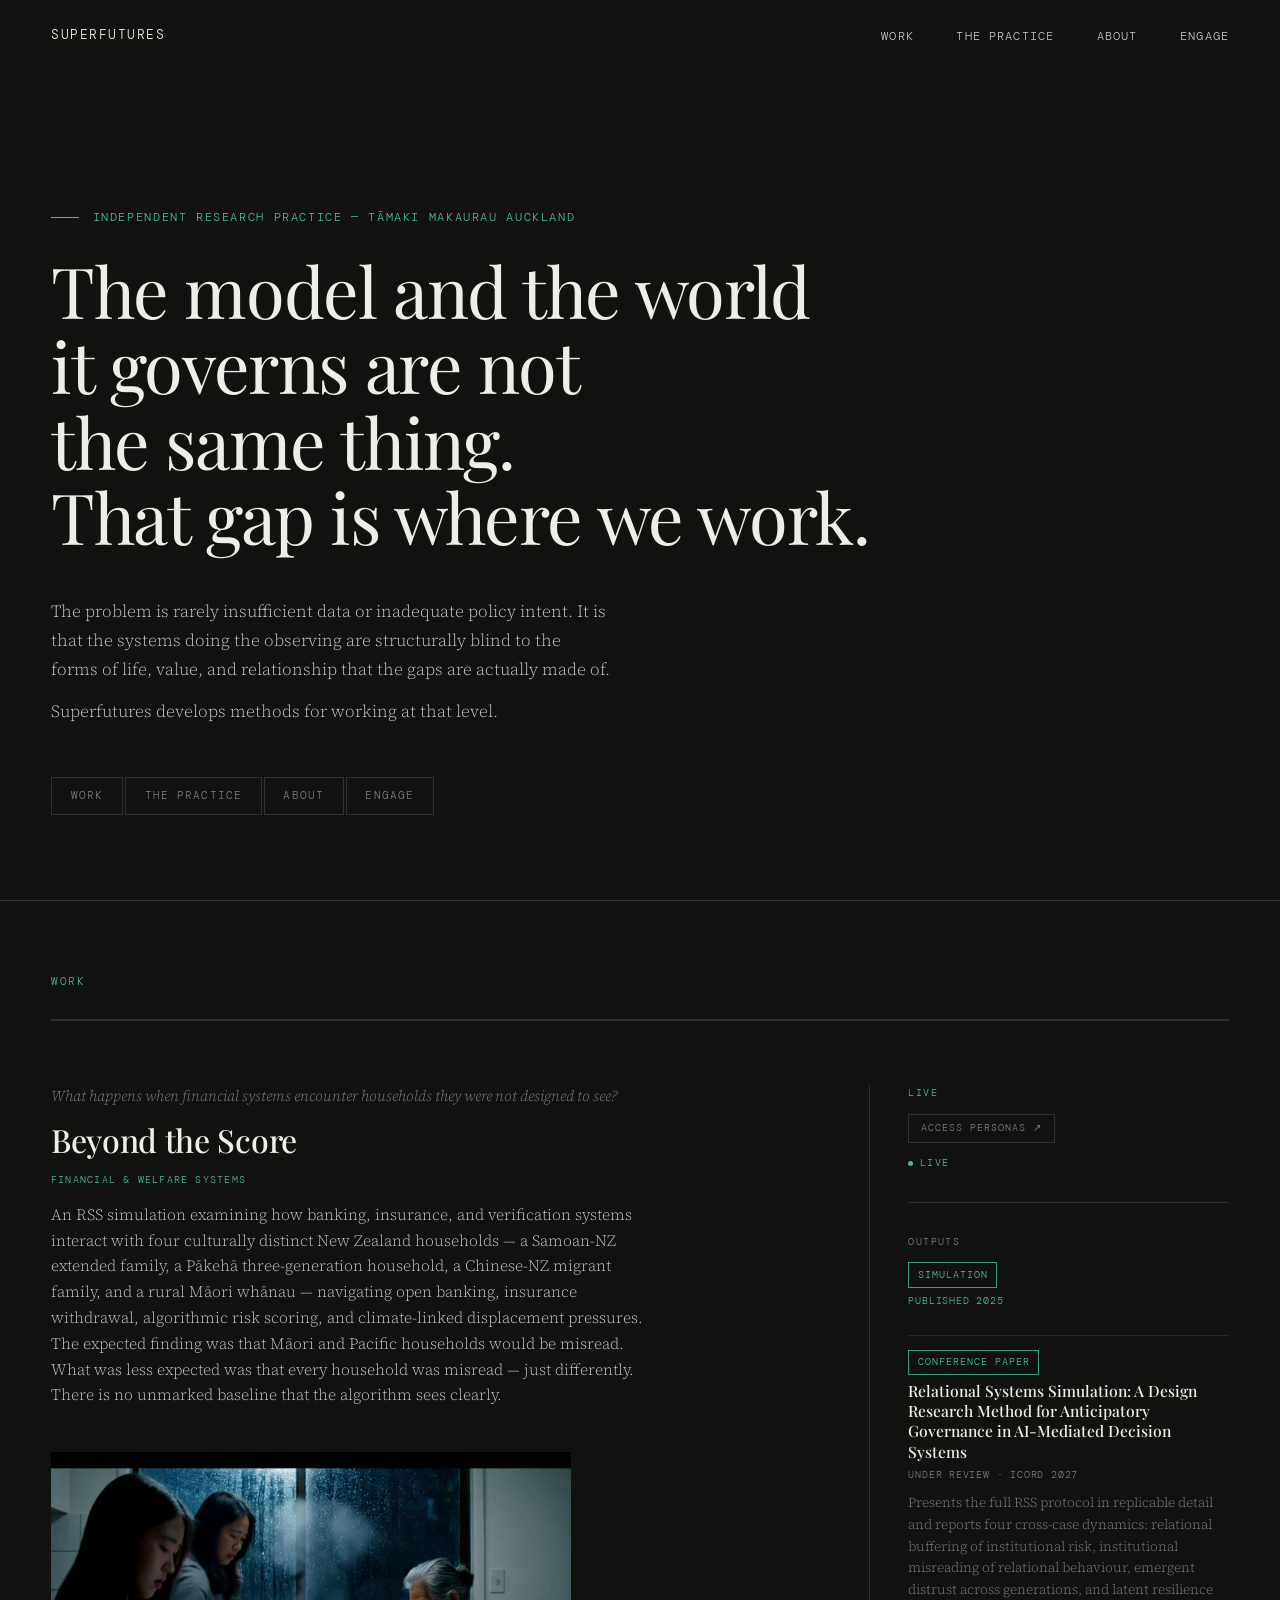
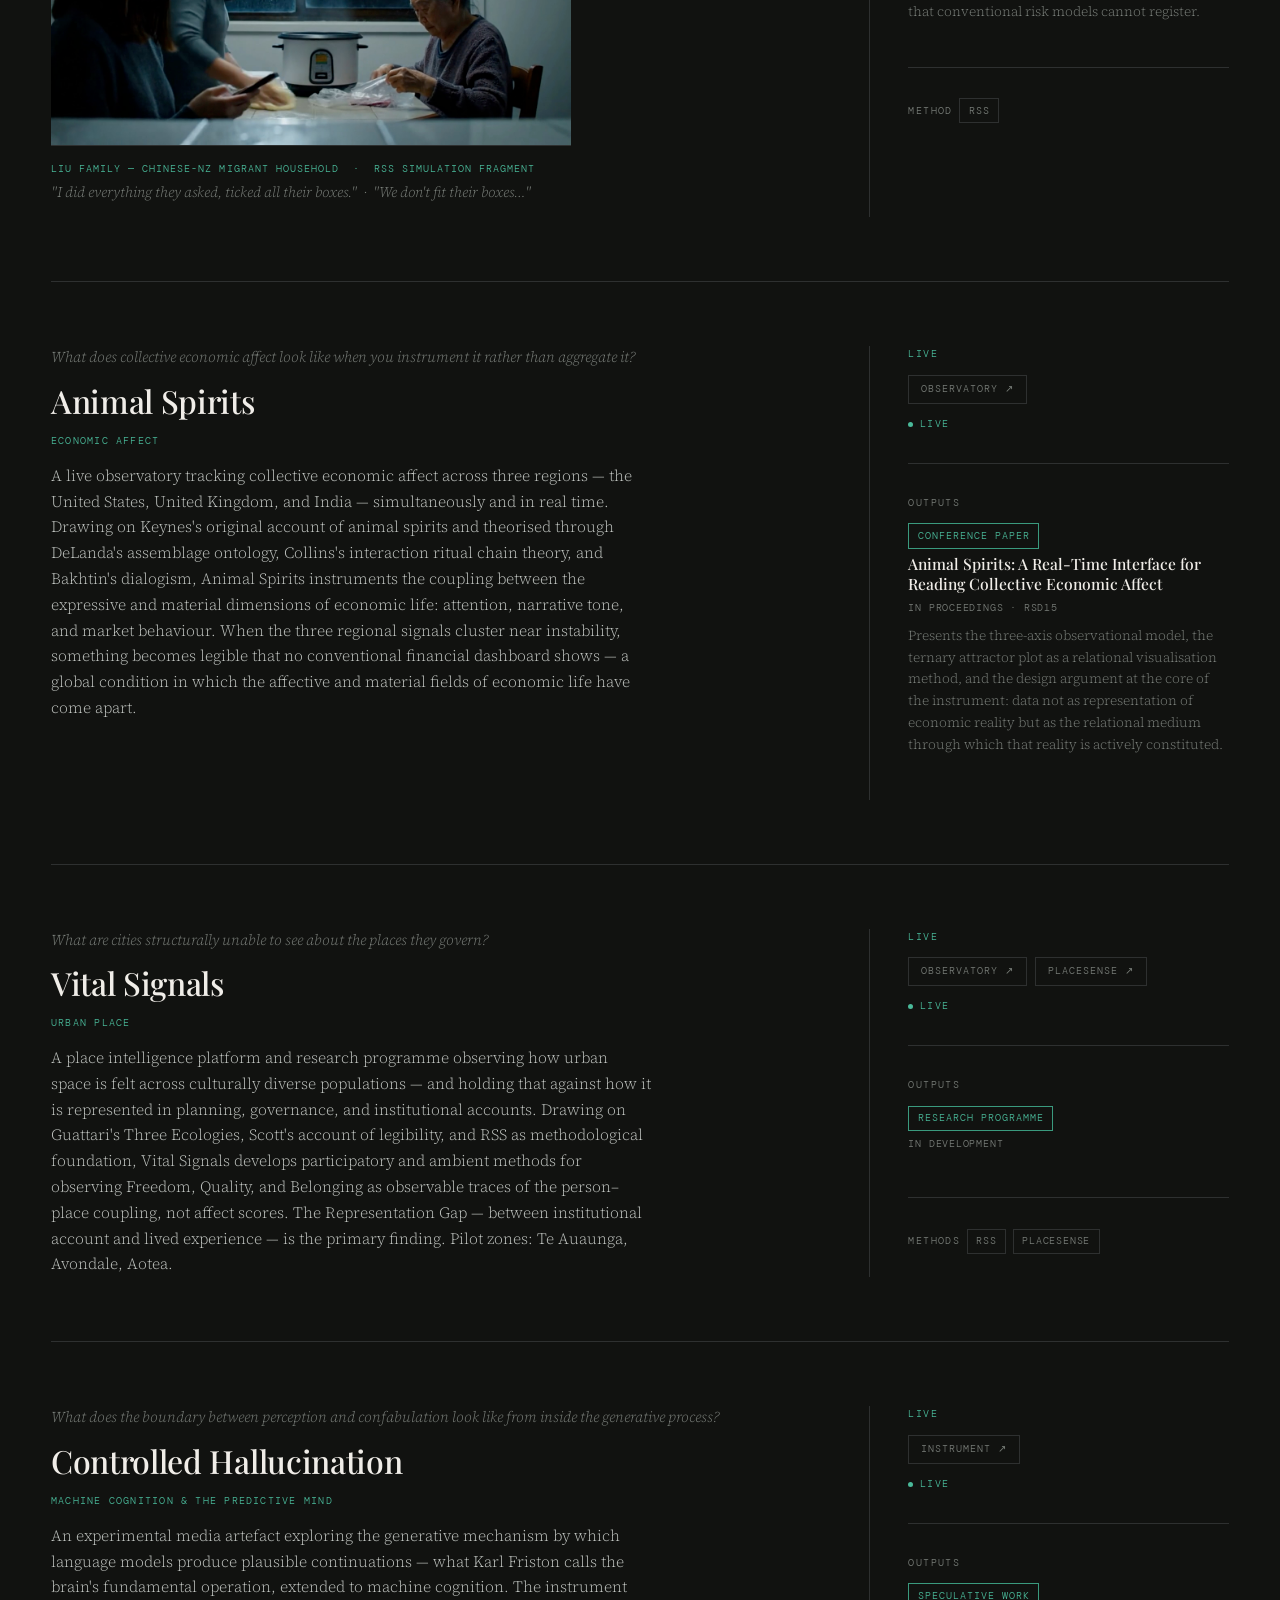
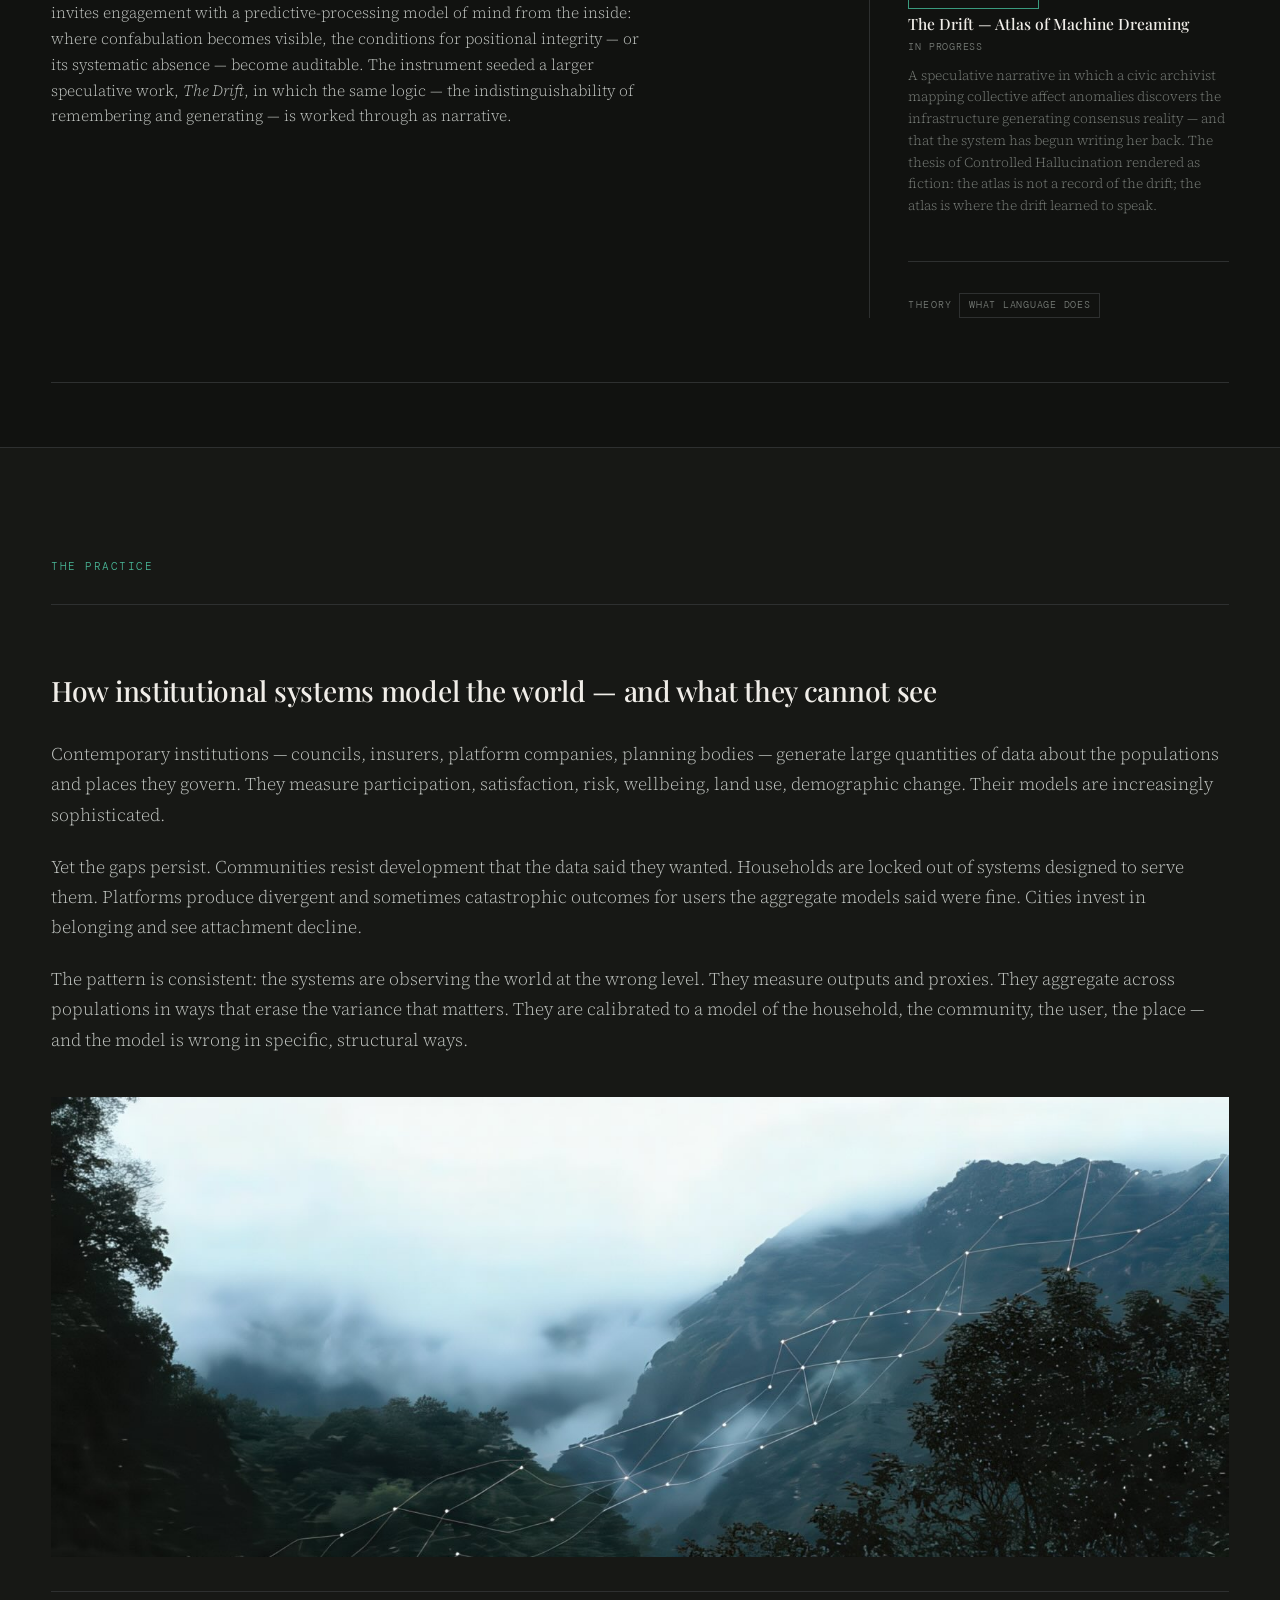
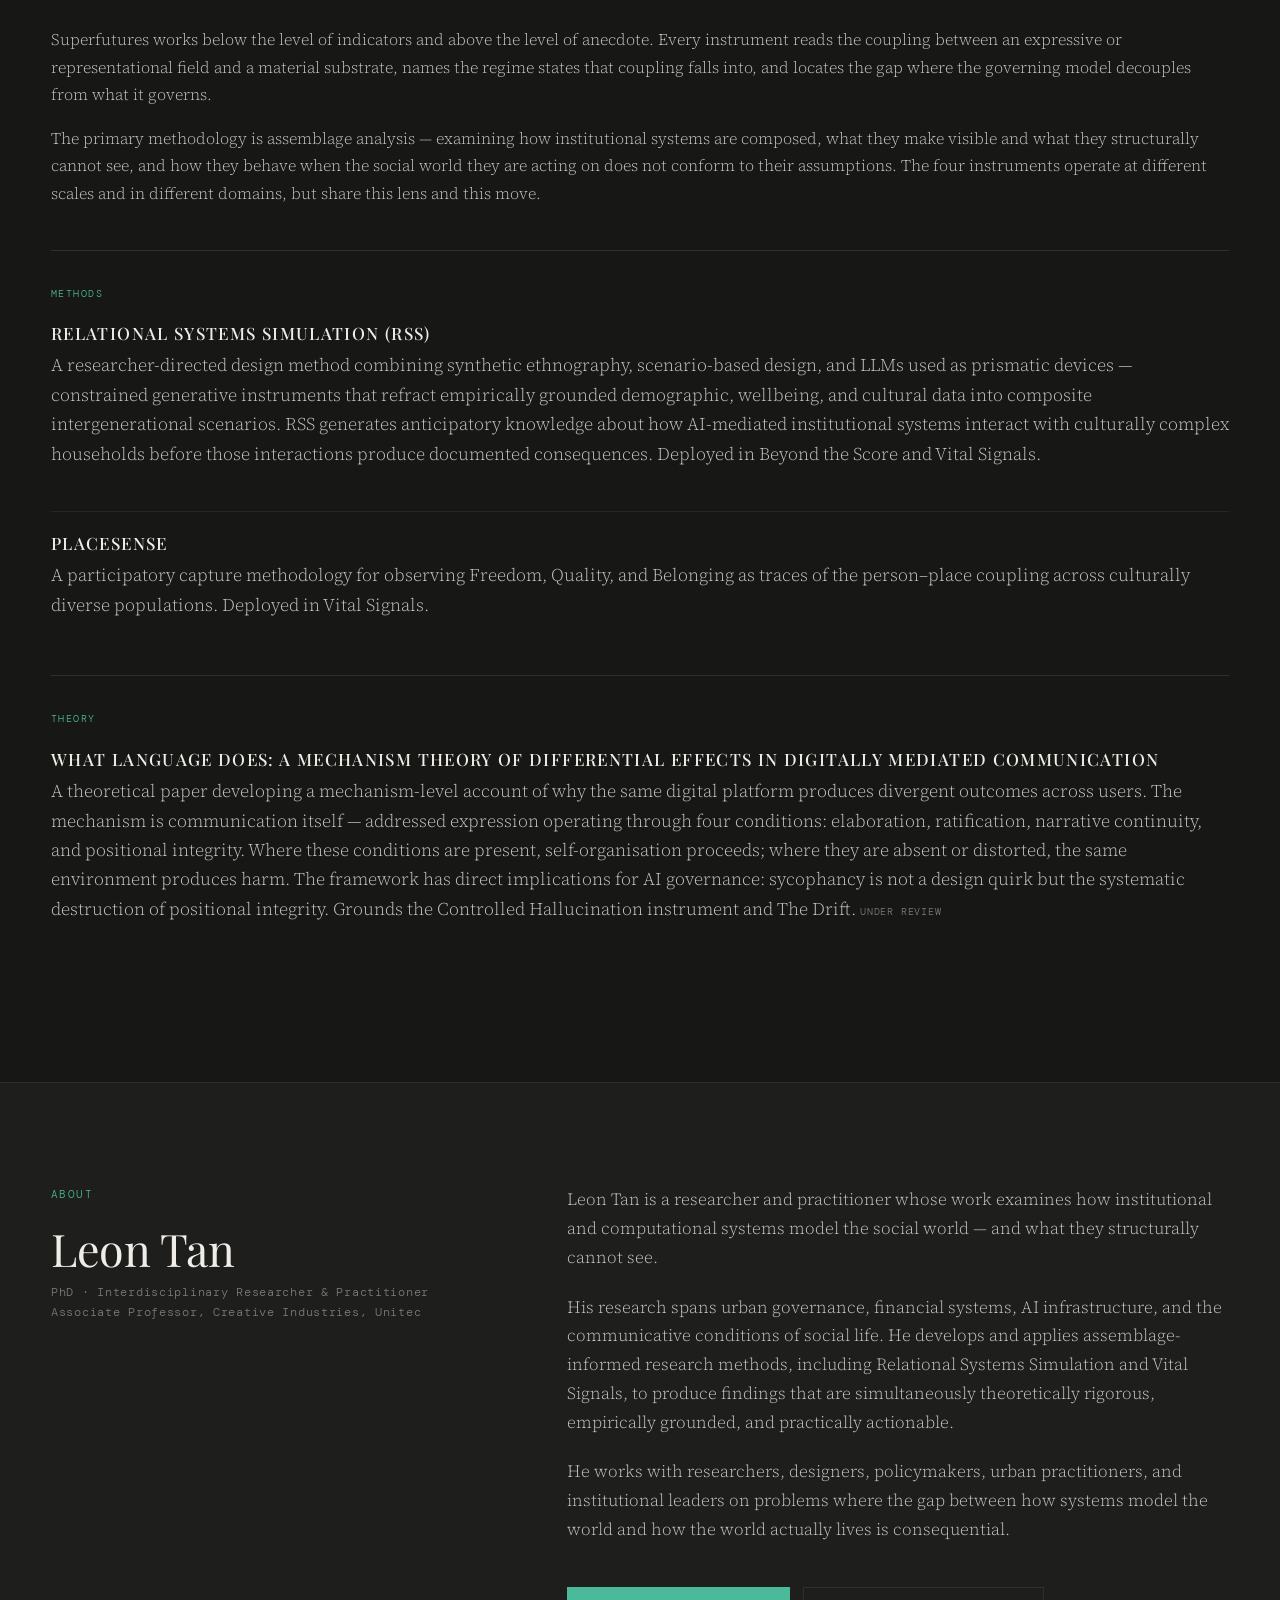
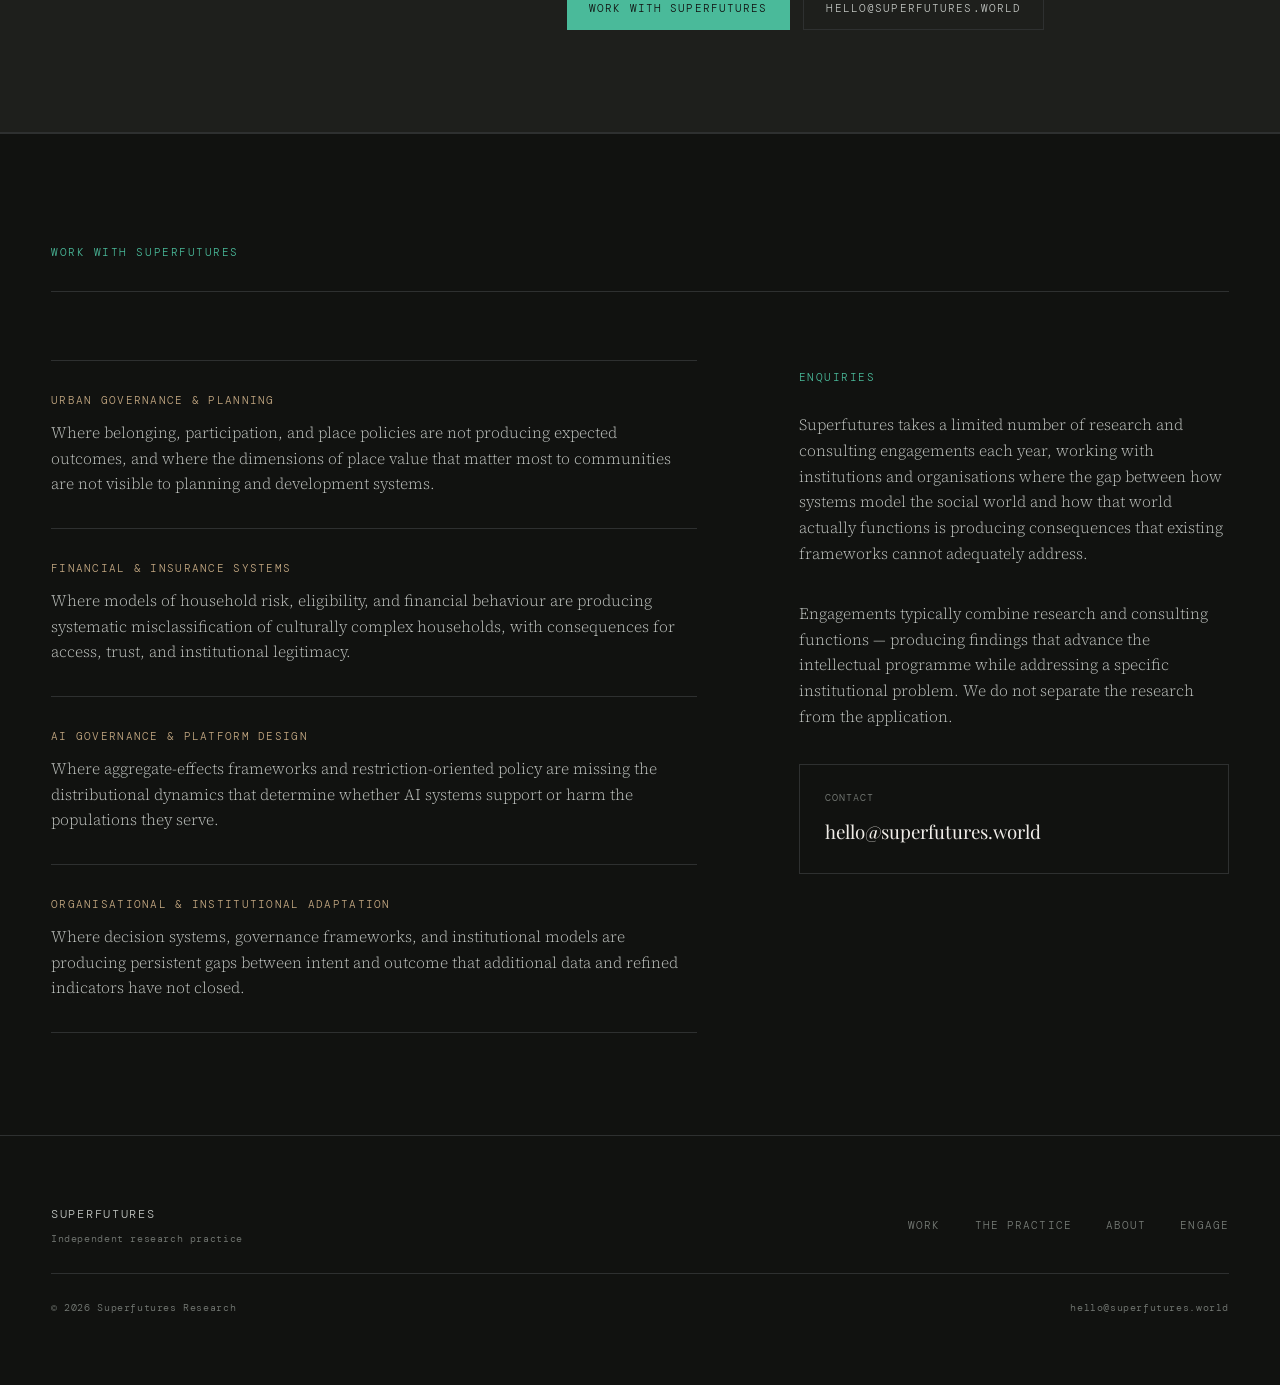
==== commit 800682ad: "Add files via upload" ====
--- a/index.html
+++ b/index.html
@@ -790,9 +790,10 @@
     <div class="hero-content">
       <p class="hero-eyebrow">Independent research practice — Tāmaki Makaurau Auckland</p>
       <h1 class="display-xl hero-title" id="hero-title">
-        Most cities have<br>
-        belonging policies.<br>
-        The gaps have not closed.
+        The model and the world<br>
+        it governs are not<br>
+        the same thing.<br>
+        That gap is where we work.
       </h1>
       <div class="hero-secondary">
         <p>The problem is rarely insufficient data or inadequate policy intent. It is that the systems doing the observing are structurally blind to the forms of life, value, and relationship that the gaps are actually made of.</p>
@@ -847,16 +848,9 @@
                 <span class="output-status status-published">Published 2025</span>
               </div>
               <div class="instr-output-row">
-                <span class="output-type">Essay</span>
-                <span class="instr-output-title">The Household That Doesn't Exist</span>
-                <span class="output-status">Under review</span>
-                <span class="instr-output-venue">Critical Playground</span>
-                <p class="instr-output-desc">Algorithmic decision systems are built around a model of the household that does not exist. Reports on the pilot and examines what it reveals about structural assumptions in credit scoring, insurance assessment, and welfare eligibility — and the forms of social life, resilience, and relational support that institutional systems fail to register.</p>
-              </div>
-              <div class="instr-output-row">
                 <span class="output-type">Conference paper</span>
                 <span class="instr-output-title">Relational Systems Simulation: A Design Research Method for Anticipatory Governance in AI-Mediated Decision Systems</span>
-                <span class="output-status">Under review</span>
+                <span class="output-status">Under review · ICoRD 2027</span>
                 <p class="instr-output-desc">Presents the full RSS protocol in replicable detail and reports four cross-case dynamics: relational buffering of institutional risk, institutional misreading of relational behaviour, emergent distrust across generations, and latent resilience that conventional risk models cannot register.</p>
               </div>
             </div>
@@ -888,7 +882,7 @@
               <div class="instr-output-row">
                 <span class="output-type">Conference paper</span>
                 <span class="instr-output-title">Animal Spirits: A Real-Time Interface for Reading Collective Economic Affect</span>
-                <span class="output-status">Under review</span>
+                <span class="output-status">In proceedings · RSD15</span>
                 <p class="instr-output-desc">Presents the three-axis observational model, the ternary attractor plot as a relational visualisation method, and the design argument at the core of the instrument: data not as representation of economic reality but as the relational medium through which that reality is actively constituted.</p>
               </div>
             </div>
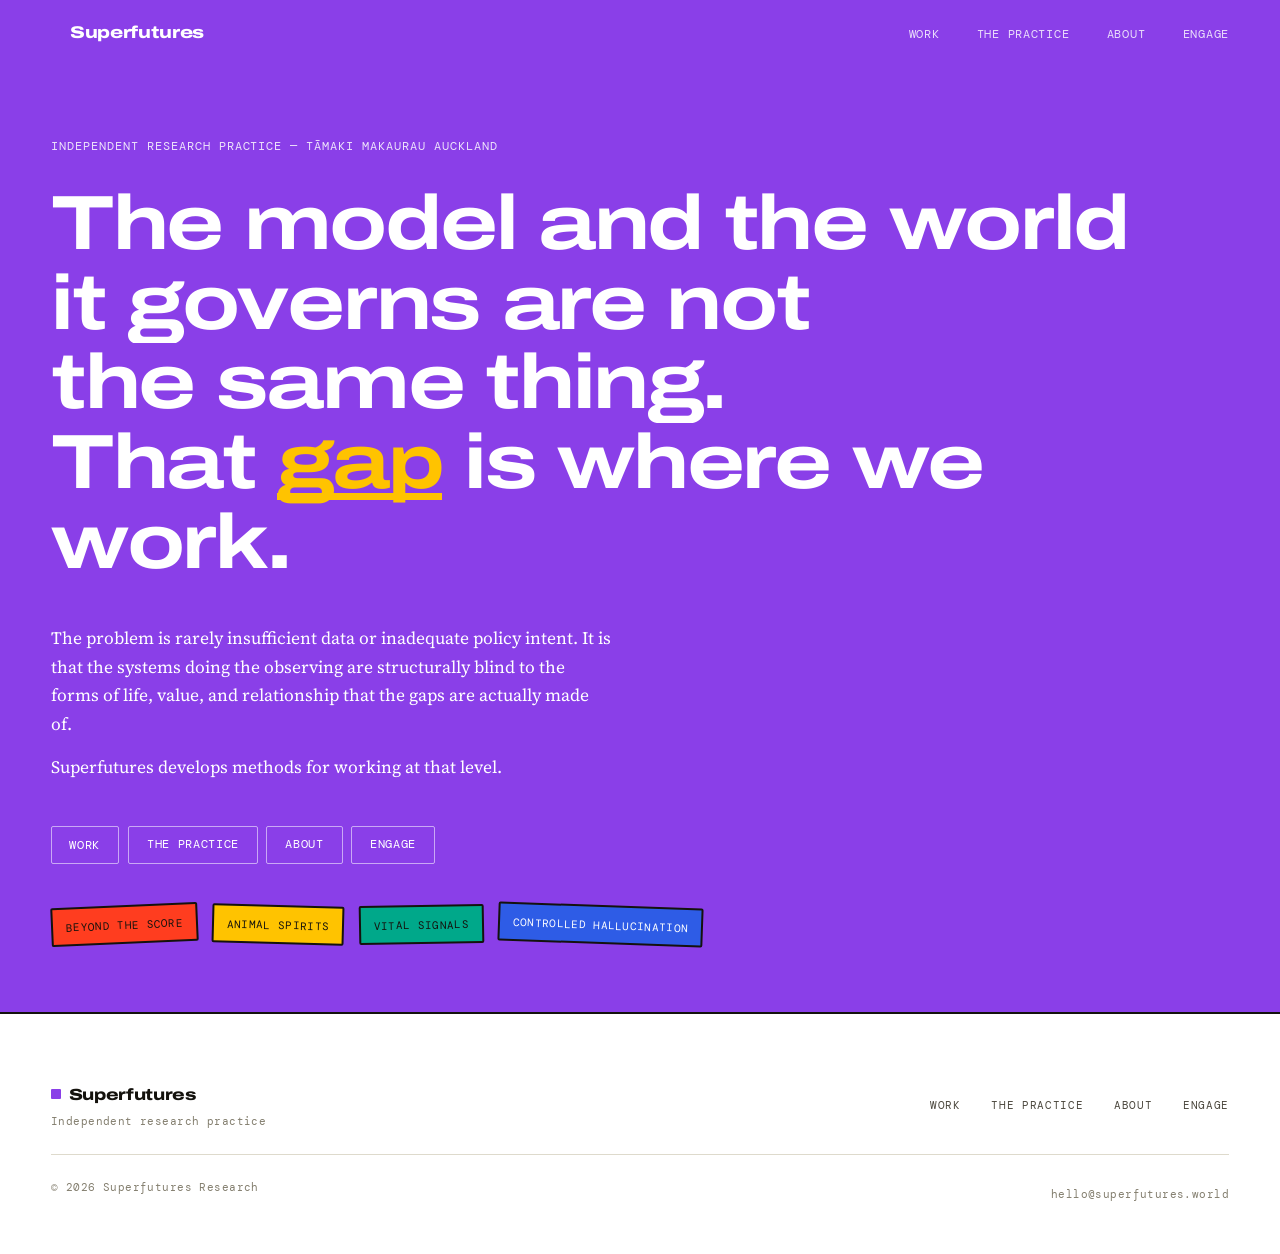
==== commit b66142e6: "Add files via upload Website Redesign" ====
--- a/index.html
+++ b/index.html
@@ -11,1049 +11,52 @@
   <title>Superfutures</title>
   <link rel="preconnect" href="https://fonts.googleapis.com">
   <link rel="preconnect" href="https://fonts.gstatic.com" crossorigin>
-  <link href="https://fonts.googleapis.com/css2?family=Playfair+Display:ital,wght@0,400;0,500;0,600;1,400;1,500&family=Source+Serif+4:ital,opsz,wght@0,8..60,300;0,8..60,400;1,8..60,300;1,8..60,400&family=DM+Mono:ital,wght@0,300;0,400;1,300&display=swap" rel="stylesheet">
-  <style>
-    /* ── Variables ── */
-    :root {
-      --ground:         #111210;
-      --ground-2:       #171815;
-      --ground-3:       #1e1f1c;
-      --text-primary:   #f0ede8;
-      --text-secondary: #c0c4c0;
-      --text-muted:     #787d78;
-      --accent-green:   #4aba9a;
-      --accent-green-d: #3a9a7e;
-      --accent-amber:   #c4a882;
-      --rule:           #2e3030;
-      --rule-light:     #252726;
-
-      --font-display: 'Playfair Display', Georgia, serif;
-      --font-body:    'Source Serif 4', Georgia, serif;
-      --font-mono:    'DM Mono', 'Courier New', monospace;
-
-      --max-w:  1200px;
-      --gutter: clamp(1.5rem, 4vw, 3rem);
-      --ease:   cubic-bezier(0.16, 1, 0.3, 1);
-    }
-
-    /* ── Reset ── */
-    *, *::before, *::after { box-sizing: border-box; margin: 0; padding: 0; }
-    html { font-size: 17px; scroll-behavior: smooth; -webkit-text-size-adjust: 100%; }
-    body {
-      background: var(--ground);
-      color: var(--text-primary);
-      font-family: var(--font-body);
-      font-weight: 300;
-      font-size: 1rem;
-      line-height: 1.7;
-      min-height: 100vh;
-      overflow-x: hidden;
-    }
-
-    /* ── Typography ── */
-    h1,h2,h3,h4,h5,h6 {
-      font-family: var(--font-display);
-      font-weight: 500;
-      line-height: 1.2;
-      letter-spacing: -0.01em;
-      color: var(--text-primary);
-    }
-    .display-xl {
-      font-size: clamp(2.4rem, 5.5vw, 5.2rem);
-      line-height: 1.07;
-      font-weight: 400;
-      letter-spacing: -0.02em;
-    }
-    .display-md {
-      font-size: clamp(1.3rem, 2.2vw, 2rem);
-      line-height: 1.25;
-      font-weight: 500;
-    }
-    h3 { font-size: clamp(1.05rem, 1.5vw, 1.3rem); font-weight: 500; }
-    h4 { font-size: 0.85rem; font-weight: 400; letter-spacing: 0.08em; text-transform: uppercase; font-family: var(--font-mono); color: var(--text-primary); }
-    p { margin-bottom: 1.4em; max-width: 680px; }
-    p:last-child { margin-bottom: 0; }
-    a { color: inherit; text-decoration: none; transition: color 0.2s ease; }
-    a:hover { color: var(--accent-green); }
-    em { font-style: italic; }
-
-    /* ── Nav ── */
-    .site-nav {
-      position: fixed;
-      top: 0; left: 0; right: 0;
-      z-index: 100;
-      display: flex;
-      align-items: center;
-      justify-content: space-between;
-      padding: 1.2rem var(--gutter);
-      background: transparent;
-      border-bottom: 1px solid transparent;
-      transition: background 0.4s ease, border-color 0.4s ease;
-    }
-    .site-nav.scrolled {
-      background: rgba(17, 18, 16, 0.96);
-      backdrop-filter: blur(12px);
-      -webkit-backdrop-filter: blur(12px);
-      border-bottom-color: var(--rule);
-    }
-    .nav-wordmark {
-      font-family: var(--font-mono);
-      font-size: 0.75rem;
-      letter-spacing: 0.12em;
-      text-transform: uppercase;
-      color: var(--text-primary);
-      text-decoration: none;
-    }
-    .nav-wordmark:hover { color: var(--accent-green); }
-    .nav-links {
-      display: flex;
-      list-style: none;
-      gap: 2.5rem;
-      align-items: center;
-    }
-    .nav-links a {
-      font-family: var(--font-mono);
-      font-size: 0.68rem;
-      letter-spacing: 0.1em;
-      text-transform: uppercase;
-      color: var(--text-secondary);
-      transition: color 0.2s ease;
-    }
-    .nav-links a:hover { color: var(--text-primary); }
-    .nav-toggle {
-      display: none;
-      background: none;
-      border: none;
-      cursor: pointer;
-      padding: 4px;
-      flex-direction: column;
-      gap: 5px;
-    }
-    .nav-toggle span {
-      display: block;
-      width: 22px;
-      height: 1px;
-      background: var(--text-primary);
-      transition: all 0.3s ease;
-    }
-    @media (max-width: 768px) {
-      .nav-toggle { display: flex; }
-      .nav-links {
-        position: fixed;
-        top: 0; right: -100%;
-        width: min(320px, 80vw);
-        height: 100vh;
-        background: var(--ground-2);
-        flex-direction: column;
-        align-items: flex-start;
-        justify-content: center;
-        gap: 2rem;
-        padding: 4rem var(--gutter);
-        border-left: 1px solid var(--rule);
-        transition: right 0.4s var(--ease);
-      }
-      .nav-links.open { right: 0; }
-      .nav-links a { font-size: 0.85rem; }
-    }
-
-    /* ── Hero ── */
-    .hero {
-      min-height: 100vh;
-      display: flex;
-      flex-direction: column;
-      justify-content: flex-end;
-      padding: 8rem var(--gutter) 5rem;
-      position: relative;
-      overflow: hidden;
-    }
-    .hero-bg {
-      position: absolute;
-      inset: 0;
-      z-index: 0;
-      overflow: hidden;
-    }
-    .hero-bg canvas {
-      position: absolute;
-      inset: 0;
-      width: 100%; height: 100%;
-      opacity: 0.25;
-    }
-    .hero-content {
-      position: relative;
-      z-index: 1;
-      max-width: var(--max-w);
-      margin: 0 auto;
-      width: 100%;
-    }
-    .hero-eyebrow {
-      font-family: var(--font-mono);
-      font-size: 0.68rem;
-      letter-spacing: 0.14em;
-      text-transform: uppercase;
-      color: var(--accent-green);
-      margin-bottom: 1.5rem;
-      display: flex;
-      align-items: center;
-      gap: 0.8rem;
-    }
-    .hero-eyebrow::before {
-      content: '';
-      display: inline-block;
-      width: 28px; height: 1px;
-      background: var(--accent-green);
-    }
-    .hero-title { max-width: 900px; margin-bottom: 2.5rem; }
-    .hero-secondary {
-      max-width: 560px;
-      color: var(--text-secondary);
-      font-size: 1rem;
-      line-height: 1.7;
-      margin-bottom: 3rem;
-    }
-    .hero-secondary p { max-width: none; margin-bottom: 0.8em; }
-    .hero-secondary p:last-child { margin-bottom: 0; }
-    .hero-nav-strip { display: flex; gap: 2px; flex-wrap: wrap; }
-    .hero-nav-link {
-      font-family: var(--font-mono);
-      font-size: 0.66rem;
-      letter-spacing: 0.1em;
-      text-transform: uppercase;
-      color: var(--text-muted);
-      padding: 0.5rem 1.1rem;
-      border: 1px solid var(--rule);
-      transition: all 0.25s ease;
-      text-decoration: none;
-    }
-    .hero-nav-link:hover {
-      color: var(--text-primary);
-      border-color: var(--accent-green);
-      background: rgba(74, 186, 154, 0.08);
-    }
-    @media (max-width: 600px) {
-      .hero { padding: 7rem var(--gutter) 4rem; }
-    }
-
-    /* ── Section label ── */
-    .section-label {
-      font-family: var(--font-mono);
-      font-size: 0.65rem;
-      letter-spacing: 0.14em;
-      text-transform: uppercase;
-      color: var(--accent-green);
-    }
-    .section-anchor { scroll-margin-top: 80px; }
-
-    /* ── Work section ── */
-    .work-section {
-      padding: clamp(3rem, 5vw, 5rem) var(--gutter);
-      border-top: 1px solid var(--rule);
-    }
-    .work-inner { max-width: var(--max-w); margin: 0 auto; }
-    .work-header {
-      padding-bottom: 1.5rem;
-      border-bottom: 1px solid var(--rule);
-      margin-bottom: 0;
-    }
-
-    /* ── Instrument cards ── */
-    .instruments-stack { display: flex; flex-direction: column; }
-    .instr {
-      display: grid;
-      grid-template-columns: 1fr 360px;
-      gap: 0;
-      border-top: 1px solid var(--rule);
-      padding: clamp(2.5rem, 5vw, 4rem) 0;
-    }
-    .instr:last-child { border-bottom: 1px solid var(--rule); }
-    .instr-left {
-      padding-right: clamp(2rem, 4vw, 4rem);
-      display: flex;
-      flex-direction: column;
-      gap: 0.8rem;
-    }
-    .instr-question {
-      font-family: var(--font-body);
-      font-style: italic;
-      font-size: 0.88rem;
-      color: var(--text-muted);
-      line-height: 1.55;
-      margin-bottom: 0;
-    }
-    .instr-name {
-      font-family: var(--font-display);
-      font-size: clamp(1.6rem, 2.5vw, 2.2rem);
-      font-weight: 500;
-      line-height: 1.1;
-      color: var(--text-primary);
-      margin-bottom: 0;
-    }
-    .instr-domain {
-      font-family: var(--font-mono);
-      font-size: 0.6rem;
-      letter-spacing: 0.12em;
-      text-transform: uppercase;
-      color: var(--accent-green);
-      margin-bottom: 0;
-    }
-    .instr-desc {
-      font-size: 0.92rem;
-      color: var(--text-secondary);
-      line-height: 1.65;
-      max-width: 600px;
-      margin-bottom: 0;
-    }
-    .instr-right {
-      border-left: 1px solid var(--rule);
-      padding-left: clamp(1.5rem, 3vw, 2.5rem);
-      display: flex;
-      flex-direction: column;
-      gap: 0;
-    }
-    .instr-face {
-      display: flex;
-      flex-direction: column;
-      gap: 0.7rem;
-      padding-bottom: 1.8rem;
-    }
-    .instr-face + .instr-face {
-      padding-top: 1.8rem;
-      border-top: 1px solid var(--rule);
-    }
-    .instr-face-label {
-      font-family: var(--font-mono);
-      font-size: 0.58rem;
-      letter-spacing: 0.14em;
-      text-transform: uppercase;
-      color: var(--text-muted);
-      display: block;
-    }
-    .instr-face--live .instr-face-label { color: var(--accent-green); }
-    .instr-face-links { display: flex; gap: 0.5rem; flex-wrap: wrap; }
-    .instrument-link {
-      font-family: var(--font-mono);
-      font-size: 0.58rem;
-      letter-spacing: 0.1em;
-      text-transform: uppercase;
-      color: var(--text-muted);
-      text-decoration: none;
-      border: 1px solid var(--rule);
-      padding: 0.3rem 0.7rem;
-      transition: all 0.2s ease;
-      display: inline-flex;
-      align-items: center;
-      gap: 0.4rem;
-    }
-    .instrument-link::after { content: '↗'; }
-    .instrument-link:hover {
-      color: var(--accent-green);
-      border-color: var(--accent-green);
-    }
-    .status-live {
-      font-family: var(--font-mono);
-      font-size: 0.58rem;
-      letter-spacing: 0.12em;
-      text-transform: uppercase;
-      color: var(--accent-green);
-      display: flex;
-      align-items: center;
-      gap: 0.4rem;
-    }
-    .status-live::before {
-      content: '';
-      display: inline-block;
-      width: 5px; height: 5px;
-      background: var(--accent-green);
-      border-radius: 50%;
-      animation: pulse-dot 2s ease-in-out infinite;
-    }
-    @keyframes pulse-dot {
-      0%, 100% { opacity: 1; }
-      50% { opacity: 0.3; }
-    }
-    .instr-output-row {
-      display: flex;
-      flex-direction: column;
-      gap: 0.3rem;
-      padding-bottom: 0.8rem;
-    }
-    .instr-output-row + .instr-output-row {
-      padding-top: 0.8rem;
-      border-top: 1px solid var(--rule-light);
-    }
-    .instr-output-title {
-      font-family: var(--font-display);
-      font-size: 0.92rem;
-      font-weight: 500;
-      color: var(--text-primary);
-      line-height: 1.3;
-    }
-    .instr-output-venue {
-      font-family: var(--font-mono);
-      font-size: 0.56rem;
-      letter-spacing: 0.06em;
-      color: var(--text-muted);
-    }
-    .instr-output-desc {
-      font-size: 0.8rem;
-      color: var(--text-muted);
-      line-height: 1.6;
-      margin-bottom: 0;
-      margin-top: 0.2rem;
-    }
-    .output-type {
-      font-family: var(--font-mono);
-      font-size: 0.58rem;
-      letter-spacing: 0.1em;
-      text-transform: uppercase;
-      color: var(--accent-green);
-      border: 1px solid var(--accent-green-d);
-      padding: 0.2rem 0.5rem;
-      width: fit-content;
-    }
-    .output-status {
-      font-family: var(--font-mono);
-      font-size: 0.58rem;
-      letter-spacing: 0.08em;
-      text-transform: uppercase;
-      color: var(--text-muted);
-    }
-    .output-status.status-published { color: var(--accent-green); }
-    .output-status.status-forthcoming { color: var(--accent-amber); }
-    .instr-face--relations {
-      flex-direction: row;
-      align-items: center;
-      flex-wrap: wrap;
-      gap: 0.4rem;
-      padding-bottom: 0;
-    }
-    .instr-relation-tag {
-      font-family: var(--font-mono);
-      font-size: 0.56rem;
-      letter-spacing: 0.08em;
-      text-transform: uppercase;
-      color: var(--text-muted);
-      border: 1px solid var(--rule);
-      padding: 0.2rem 0.5rem;
-    }
-    @media (max-width: 900px) {
-      .instr { grid-template-columns: 1fr; gap: 2rem; }
-      .instr-left { padding-right: 0; }
-      .instr-right {
-        border-left: none;
-        border-top: 1px solid var(--rule);
-        padding-left: 0;
-        padding-top: 2rem;
-      }
-    }
-
-    /* ── Vignette still ── */
-    .vignette-wrap { margin-top: 1.8rem; max-width: 520px; }
-    .vignette-still { margin: 0; padding: 0; display: flex; flex-direction: column; }
-    .vignette-still img { width: 100%; display: block; object-fit: cover; }
-    .vignette-caption-still {
-      padding: 0.8rem 0;
-      border-top: 1px solid var(--rule);
-      display: flex;
-      flex-direction: column;
-      gap: 0.3rem;
-    }
-    .vignette-household-label {
-      font-family: var(--font-mono);
-      font-size: 0.6rem;
-      letter-spacing: 0.1em;
-      text-transform: uppercase;
-      color: var(--accent-green);
-    }
-    .vignette-dialogue {
-      font-family: var(--font-body);
-      font-style: italic;
-      font-size: 0.85rem;
-      color: var(--text-muted);
-      line-height: 1.5;
-    }
-
-    /* ── Practice section ── */
-    .philosophy-section {
-      padding: clamp(4rem, 8vw, 8rem) var(--gutter);
-      background: var(--ground-2);
-      border-top: 1px solid var(--rule);
-    }
-    .philosophy-inner { max-width: var(--max-w); margin: 0 auto; }
-    .philosophy-header {
-      margin-bottom: 4rem;
-      padding-bottom: 1.5rem;
-      border-bottom: 1px solid var(--rule);
-    }
-    .philosophy-statement .display-md { margin-bottom: 1.8rem; }
-    .philosophy-statement p {
-      color: var(--text-secondary);
-      font-size: 1.05rem;
-      max-width: none;
-      margin-bottom: 1.2em;
-    }
-    .practice-image { margin: 2.5rem 0 0; width: 100%; }
-    .practice-image img { width: 100%; display: block; object-fit: cover; max-height: 460px; }
-    .methodology-block {
-      margin-top: 2rem;
-      padding-top: 2rem;
-      border-top: 1px solid var(--rule);
-    }
-    .methodology-block p {
-      color: var(--text-secondary);
-      font-size: 0.95rem;
-      max-width: none;
-      margin-bottom: 1em;
-    }
-    .practice-pillars { margin-top: 2.5rem; display: flex; flex-direction: column; }
-    .practice-pillar {
-      padding: 2rem 0;
-      border-top: 1px solid var(--rule);
-      display: flex;
-      flex-direction: column;
-      gap: 1.2rem;
-    }
-    .practice-pillar-label {
-      font-family: var(--font-mono);
-      font-size: 0.6rem;
-      letter-spacing: 0.14em;
-      text-transform: uppercase;
-      color: var(--accent-green);
-      display: block;
-    }
-    .practice-method { display: flex; flex-direction: column; gap: 0.4rem; }
-    .practice-method + .practice-method {
-      padding-top: 1.2rem;
-      border-top: 1px solid var(--rule-light);
-    }
-    .practice-method-name {
-      font-family: var(--font-display);
-      font-size: 1rem;
-      font-weight: 500;
-      color: var(--text-primary);
-      line-height: 1.3;
-    }
-    .practice-method-desc {
-      font-size: 0.88rem;
-      color: var(--text-muted);
-      line-height: 1.65;
-      max-width: 680px;
-      margin-bottom: 0;
-    }
-
-    /* ── About ── */
-    .about-section {
-      background: var(--ground-3);
-      border-top: 1px solid var(--rule);
-      border-bottom: 1px solid var(--rule);
-      padding: clamp(4rem, 8vw, 8rem) var(--gutter);
-    }
-    .about-inner-grid {
-      max-width: var(--max-w);
-      margin: 0 auto;
-      display: grid;
-      grid-template-columns: 1fr 1.6fr;
-      gap: 6rem;
-      align-items: start;
-    }
-    .about-ident-label {
-      font-family: var(--font-mono);
-      font-size: 0.63rem;
-      letter-spacing: 0.14em;
-      text-transform: uppercase;
-      color: var(--accent-green);
-      display: block;
-      margin-bottom: 1.2rem;
-    }
-    .about-name-display {
-      font-family: var(--font-display);
-      font-size: clamp(2rem, 3.5vw, 3rem);
-      font-weight: 400;
-      line-height: 1.1;
-      margin-bottom: 0.5rem;
-    }
-    .about-role {
-      font-family: var(--font-mono);
-      font-size: 0.7rem;
-      color: var(--text-muted);
-      letter-spacing: 0.06em;
-      line-height: 1.7;
-      margin-bottom: 0;
-    }
-    .about-body p {
-      color: var(--text-secondary);
-      font-size: 1rem;
-      max-width: none;
-      margin-bottom: 1.2em;
-    }
-    .about-body p:last-of-type { margin-bottom: 0; }
-    .about-contact-row {
-      margin-top: 2.5rem;
-      display: flex;
-      gap: 0.8rem;
-      flex-wrap: wrap;
-    }
-    @media (max-width: 860px) {
-      .about-inner-grid { grid-template-columns: 1fr; gap: 3rem; }
-    }
-    .btn {
-      font-family: var(--font-mono);
-      font-size: 0.66rem;
-      letter-spacing: 0.1em;
-      text-transform: uppercase;
-      padding: 0.65rem 1.3rem;
-      text-decoration: none;
-      transition: all 0.25s ease;
-      display: inline-flex;
-      align-items: center;
-      gap: 0.5rem;
-      cursor: pointer;
-      border: none;
-    }
-    .btn-primary { background: var(--accent-green); color: var(--ground); }
-    .btn-primary:hover { background: #5dcbaa; color: var(--ground); }
-    .btn-outline { border: 1px solid var(--rule); color: var(--text-secondary); }
-    .btn-outline:hover { border-color: var(--accent-green); color: var(--accent-green); }
-
-    /* ── Engage ── */
-    .engage-section {
-      padding: clamp(4rem, 8vw, 8rem) var(--gutter);
-      border-top: 1px solid var(--rule);
-    }
-    .engage-inner { max-width: var(--max-w); margin: 0 auto; }
-    .engage-header {
-      margin-bottom: 4rem;
-      padding-bottom: 1.5rem;
-      border-bottom: 1px solid var(--rule);
-    }
-    .engage-grid {
-      display: grid;
-      grid-template-columns: 1.2fr 0.8fr;
-      gap: 6rem;
-      align-items: start;
-    }
-    .engage-domains { display: flex; flex-direction: column; }
-    .engage-domain {
-      padding: 1.8rem 0;
-      border-bottom: 1px solid var(--rule);
-    }
-    .engage-domain:first-child { border-top: 1px solid var(--rule); }
-    .engage-domain-name {
-      font-family: var(--font-mono);
-      font-size: 0.63rem;
-      letter-spacing: 0.12em;
-      text-transform: uppercase;
-      color: var(--accent-amber);
-      display: block;
-      margin-bottom: 0.6rem;
-    }
-    .engage-domain-desc {
-      font-size: 0.92rem;
-      color: var(--text-secondary);
-      line-height: 1.65;
-      max-width: none;
-      margin-bottom: 0;
-    }
-    .engage-contact { padding-top: 0.5rem; }
-    .engage-contact-label {
-      font-family: var(--font-mono);
-      font-size: 0.63rem;
-      letter-spacing: 0.14em;
-      text-transform: uppercase;
-      color: var(--accent-green);
-      display: block;
-      margin-bottom: 1.5rem;
-    }
-    .engage-contact-note {
-      font-size: 0.92rem;
-      color: var(--text-secondary);
-      line-height: 1.65;
-      max-width: none;
-      margin-bottom: 2rem;
-    }
-    .engage-email-block {
-      padding: 1.5rem;
-      border: 1px solid var(--rule);
-      display: flex;
-      flex-direction: column;
-      gap: 0.5rem;
-    }
-    .engage-email-label {
-      font-family: var(--font-mono);
-      font-size: 0.58rem;
-      letter-spacing: 0.1em;
-      text-transform: uppercase;
-      color: var(--text-muted);
-    }
-    .engage-email-address {
-      font-family: var(--font-display);
-      font-size: 1.1rem;
-      font-weight: 400;
-      color: var(--text-primary);
-      text-decoration: none;
-      transition: color 0.2s ease;
-    }
-    .engage-email-address:hover { color: var(--accent-green); }
-    @media (max-width: 860px) {
-      .engage-grid { grid-template-columns: 1fr; gap: 4rem; }
-    }
-
-    /* ── Footer ── */
-    .site-footer {
-      padding: 2.5rem var(--gutter);
-      border-top: 1px solid var(--rule);
-    }
-    .site-footer-inner { max-width: var(--max-w); margin: 0 auto; }
-    .footer-top {
-      display: flex;
-      justify-content: space-between;
-      align-items: center;
-      padding: 1.5rem 0;
-      border-bottom: 1px solid var(--rule);
-      flex-wrap: wrap;
-      gap: 1.5rem;
-    }
-    .footer-wordmark-block { display: flex; flex-direction: column; gap: 0.3rem; }
-    .footer-wordmark {
-      font-family: var(--font-mono);
-      font-size: 0.72rem;
-      letter-spacing: 0.14em;
-      text-transform: uppercase;
-      color: var(--text-secondary);
-      text-decoration: none;
-    }
-    .footer-sub {
-      font-family: var(--font-mono);
-      font-size: 0.6rem;
-      letter-spacing: 0.06em;
-      color: var(--text-muted);
-      margin-bottom: 0;
-    }
-    .footer-nav-row { display: flex; gap: 2rem; flex-wrap: wrap; }
-    .footer-nav-row a {
-      font-family: var(--font-mono);
-      font-size: 0.65rem;
-      letter-spacing: 0.1em;
-      text-transform: uppercase;
-      color: var(--text-muted);
-      text-decoration: none;
-      transition: color 0.2s ease;
-    }
-    .footer-nav-row a:hover { color: var(--accent-green); }
-    .footer-bottom {
-      display: flex;
-      justify-content: space-between;
-      align-items: center;
-      padding: 1.5rem 0;
-      flex-wrap: wrap;
-      gap: 0.5rem;
-    }
-    .footer-copy {
-      font-family: var(--font-mono);
-      font-size: 0.6rem;
-      letter-spacing: 0.06em;
-      color: var(--text-muted);
-      margin-bottom: 0;
-    }
-    .footer-contact-link {
-      font-family: var(--font-mono);
-      font-size: 0.6rem;
-      letter-spacing: 0.06em;
-      color: var(--text-muted);
-      text-decoration: none;
-      transition: color 0.2s ease;
-    }
-    .footer-contact-link:hover { color: var(--accent-green); }
-  </style>
+  <link href="https://fonts.googleapis.com/css2?family=Archivo:wdth,wght@100,400;100,500;100,600;125,600;125,700;125,800&family=Source+Serif+4:ital,opsz,wght@0,8..60,300;0,8..60,400;0,8..60,500;1,8..60,300;1,8..60,400&family=DM+Mono:ital,wght@0,300;0,400;0,500;1,300;1,400&display=swap" rel="stylesheet">
+  <link rel="stylesheet" href="styles.css">
 </head>
 
-<body>
+<body class="nav-on-dark">
 
   <!-- ── Navigation ── -->
   <nav class="site-nav" role="navigation" aria-label="Main navigation">
-    <a href="#" class="nav-wordmark">Superfutures</a>
+    <a href="index.html" class="nav-wordmark"><span class="swatch"></span> Superfutures</a>
     <button class="nav-toggle" aria-label="Toggle navigation" aria-expanded="false">
       <span></span><span></span><span></span>
     </button>
     <ul class="nav-links" role="list">
-      <li><a href="#work">Work</a></li>
-      <li><a href="#philosophy">The practice</a></li>
-      <li><a href="#about">About</a></li>
-      <li><a href="#engage">Engage</a></li>
+      <li><a href="work.html">Work</a></li>
+      <li><a href="the-practice.html">The practice</a></li>
+      <li><a href="about.html">About</a></li>
+      <li><a href="engage.html">Engage</a></li>
     </ul>
   </nav>
 
   <!-- ── Hero ── -->
   <section class="hero" aria-labelledby="hero-title">
-    <div class="hero-bg">
-      <canvas id="hero-canvas" aria-hidden="true"></canvas>
-    </div>
     <div class="hero-content">
       <p class="hero-eyebrow">Independent research practice — Tāmaki Makaurau Auckland</p>
       <h1 class="display-xl hero-title" id="hero-title">
-        The model and the world<br>
-        it governs are not<br>
-        the same thing.<br>
-        That gap is where we work.
+        <span class="ln"><span>The model and the world</span></span>
+        <span class="ln"><span>it governs are not</span></span>
+        <span class="ln"><span>the same thing.</span></span>
+        <span class="ln"><span>That <span class="gap-word">gap</span> is where we work.</span></span>
       </h1>
       <div class="hero-secondary">
         <p>The problem is rarely insufficient data or inadequate policy intent. It is that the systems doing the observing are structurally blind to the forms of life, value, and relationship that the gaps are actually made of.</p>
         <p>Superfutures develops methods for working at that level.</p>
       </div>
       <nav class="hero-nav-strip" aria-label="Quick navigation">
-        <a href="#work" class="hero-nav-link">Work</a>
-        <a href="#philosophy" class="hero-nav-link">The practice</a>
-        <a href="#about" class="hero-nav-link">About</a>
-        <a href="#engage" class="hero-nav-link">Engage</a>
+        <a href="work.html" class="hero-nav-link">Work</a>
+        <a href="the-practice.html" class="hero-nav-link">The practice</a>
+        <a href="about.html" class="hero-nav-link">About</a>
+        <a href="engage.html" class="hero-nav-link">Engage</a>
       </nav>
-    </div>
-  </section>
-
-  <!-- ── Work ── -->
-  <section class="work-section section-anchor" id="work" aria-labelledby="work-heading">
-    <div class="work-inner">
-      <div class="work-header">
-        <span class="section-label" id="work-heading">Work</span>
-      </div>
-      <div class="instruments-stack">
-
-        <!-- 1. Beyond the Score -->
-        <article class="instr">
-          <div class="instr-left">
-            <p class="instr-question">What happens when financial systems encounter households they were not designed to see?</p>
-            <h3 class="instr-name">Beyond the Score</h3>
-            <p class="instr-domain">Financial &amp; welfare systems</p>
-            <p class="instr-desc">An RSS simulation examining how banking, insurance, and verification systems interact with four culturally distinct New Zealand households — a Samoan-NZ extended family, a Pākehā three-generation household, a Chinese-NZ migrant family, and a rural Māori whānau — navigating open banking, insurance withdrawal, algorithmic risk scoring, and climate-linked displacement pressures. The expected finding was that Māori and Pacific households would be misread. What was less expected was that every household was misread — just differently. There is no unmarked baseline that the algorithm sees clearly.</p>
-            <div class="vignette-wrap">
-              <figure class="vignette-still">
-                <img src="liu_family_still.jpg" alt="Liu family — Chinese-NZ migrant household. Three generations at a kitchen table, rain on the window behind them.">
-                <figcaption class="vignette-caption-still">
-                  <span class="vignette-household-label">Liu family — Chinese-NZ migrant household &nbsp;·&nbsp; RSS simulation fragment</span>
-                  <span class="vignette-dialogue">"I did everything they asked, ticked all their boxes." &nbsp;·&nbsp; "We don't fit their boxes…"</span>
-                </figcaption>
-              </figure>
-            </div>
-          </div>
-          <div class="instr-right">
-            <div class="instr-face instr-face--live">
-              <span class="instr-face-label">Live</span>
-              <div class="instr-face-links">
-                <a href="https://drive.google.com/drive/folders/1-khsV2Vy1XA_GI1LL5SAZCxxDxIjTUc9?usp=sharing" class="instrument-link" target="_blank" rel="noopener">Access personas</a>
-              </div>
-              <span class="status-live">Live</span>
-            </div>
-            <div class="instr-face instr-face--outputs">
-              <span class="instr-face-label">Outputs</span>
-              <div class="instr-output-row">
-                <span class="output-type">Simulation</span>
-                <span class="output-status status-published">Published 2025</span>
-              </div>
-              <div class="instr-output-row">
-                <span class="output-type">Conference paper</span>
-                <span class="instr-output-title">Relational Systems Simulation: A Design Research Method for Anticipatory Governance in AI-Mediated Decision Systems</span>
-                <span class="output-status">Under review · ICoRD 2027</span>
-                <p class="instr-output-desc">Presents the full RSS protocol in replicable detail and reports four cross-case dynamics: relational buffering of institutional risk, institutional misreading of relational behaviour, emergent distrust across generations, and latent resilience that conventional risk models cannot register.</p>
-              </div>
-            </div>
-            <div class="instr-face instr-face--relations">
-              <span class="instr-face-label">Method</span>
-              <span class="instr-relation-tag">RSS</span>
-            </div>
-          </div>
-        </article>
-
-        <!-- 2. Animal Spirits -->
-        <article class="instr">
-          <div class="instr-left">
-            <p class="instr-question">What does collective economic affect look like when you instrument it rather than aggregate it?</p>
-            <h3 class="instr-name">Animal Spirits</h3>
-            <p class="instr-domain">Economic affect</p>
-            <p class="instr-desc">A live observatory tracking collective economic affect across three regions — the United States, United Kingdom, and India — simultaneously and in real time. Drawing on Keynes's original account of animal spirits and theorised through DeLanda's assemblage ontology, Collins's interaction ritual chain theory, and Bakhtin's dialogism, Animal Spirits instruments the coupling between the expressive and material dimensions of economic life: attention, narrative tone, and market behaviour. When the three regional signals cluster near instability, something becomes legible that no conventional financial dashboard shows — a global condition in which the affective and material fields of economic life have come apart.</p>
-          </div>
-          <div class="instr-right">
-            <div class="instr-face instr-face--live">
-              <span class="instr-face-label">Live</span>
-              <div class="instr-face-links">
-                <a href="https://super-futures.github.io/animal-spirits/" class="instrument-link" target="_blank" rel="noopener">Observatory</a>
-              </div>
-              <span class="status-live">Live</span>
-            </div>
-            <div class="instr-face instr-face--outputs">
-              <span class="instr-face-label">Outputs</span>
-              <div class="instr-output-row">
-                <span class="output-type">Conference paper</span>
-                <span class="instr-output-title">Animal Spirits: A Real-Time Interface for Reading Collective Economic Affect</span>
-                <span class="output-status">In proceedings · RSD15</span>
-                <p class="instr-output-desc">Presents the three-axis observational model, the ternary attractor plot as a relational visualisation method, and the design argument at the core of the instrument: data not as representation of economic reality but as the relational medium through which that reality is actively constituted.</p>
-              </div>
-            </div>
-          </div>
-        </article>
-
-        <!-- 3. Vital Signals -->
-        <article class="instr">
-          <div class="instr-left">
-            <p class="instr-question">What are cities structurally unable to see about the places they govern?</p>
-            <h3 class="instr-name">Vital Signals</h3>
-            <p class="instr-domain">Urban place</p>
-            <p class="instr-desc">A place intelligence platform and research programme observing how urban space is felt across culturally diverse populations — and holding that against how it is represented in planning, governance, and institutional accounts. Drawing on Guattari's Three Ecologies, Scott's account of legibility, and RSS as methodological foundation, Vital Signals develops participatory and ambient methods for observing Freedom, Quality, and Belonging as observable traces of the person–place coupling, not affect scores. The Representation Gap — between institutional account and lived experience — is the primary finding. Pilot zones: Te Auaunga, Avondale, Aotea.</p>
-          </div>
-          <div class="instr-right">
-            <div class="instr-face instr-face--live">
-              <span class="instr-face-label">Live</span>
-              <div class="instr-face-links">
-                <a href="https://vitalsignals.netlify.app" class="instrument-link" target="_blank" rel="noopener">Observatory</a>
-                <a href="https://placesense.netlify.app" class="instrument-link" target="_blank" rel="noopener">PlaceSense</a>
-              </div>
-              <span class="status-live">Live</span>
-            </div>
-            <div class="instr-face instr-face--outputs">
-              <span class="instr-face-label">Outputs</span>
-              <div class="instr-output-row">
-                <span class="output-type">Research programme</span>
-                <span class="output-status">In development</span>
-              </div>
-            </div>
-            <div class="instr-face instr-face--relations">
-              <span class="instr-face-label">Methods</span>
-              <span class="instr-relation-tag">RSS</span>
-              <span class="instr-relation-tag">PlaceSense</span>
-            </div>
-          </div>
-        </article>
-
-        <!-- 4. Controlled Hallucination -->
-        <article class="instr">
-          <div class="instr-left">
-            <p class="instr-question">What does the boundary between perception and confabulation look like from inside the generative process?</p>
-            <h3 class="instr-name">Controlled Hallucination</h3>
-            <p class="instr-domain">Machine cognition &amp; the predictive mind</p>
-            <p class="instr-desc">An experimental media artefact exploring the generative mechanism by which language models produce plausible continuations — what Karl Friston calls the brain's fundamental operation, extended to machine cognition. The instrument invites engagement with a predictive-processing model of mind from the inside: where confabulation becomes visible, the conditions for positional integrity — or its systematic absence — become auditable. The instrument seeded a larger speculative work, <em>The Drift</em>, in which the same logic — the indistinguishability of remembering and generating — is worked through as narrative.</p>
-          </div>
-          <div class="instr-right">
-            <div class="instr-face instr-face--live">
-              <span class="instr-face-label">Live</span>
-              <div class="instr-face-links">
-                <a href="https://super-futures.github.io/controlledhallucination/" class="instrument-link" target="_blank" rel="noopener">Instrument</a>
-              </div>
-              <span class="status-live">Live</span>
-            </div>
-            <div class="instr-face instr-face--outputs">
-              <span class="instr-face-label">Outputs</span>
-              <div class="instr-output-row">
-                <span class="output-type">Speculative work</span>
-                <span class="instr-output-title">The Drift — Atlas of Machine Dreaming</span>
-                <span class="output-status">In progress</span>
-                <p class="instr-output-desc">A speculative narrative in which a civic archivist mapping collective affect anomalies discovers the infrastructure generating consensus reality — and that the system has begun writing her back. The thesis of Controlled Hallucination rendered as fiction: the atlas is not a record of the drift; the atlas is where the drift learned to speak.</p>
-              </div>
-            </div>
-            <div class="instr-face instr-face--relations">
-              <span class="instr-face-label">Theory</span>
-              <span class="instr-relation-tag">What Language Does</span>
-            </div>
-          </div>
-        </article>
-
-      </div>
-    </div>
-  </section>
-
-  <!-- ── The Practice ── -->
-  <section class="philosophy-section section-anchor" id="philosophy" aria-labelledby="philosophy-heading">
-    <div class="philosophy-inner">
-      <div class="philosophy-header">
-        <span class="section-label" id="philosophy-heading">The practice</span>
-      </div>
-      <div class="philosophy-statement">
-        <h2 class="display-md">How institutional systems model the world — and what they cannot see</h2>
-        <p>Contemporary institutions — councils, insurers, platform companies, planning bodies — generate large quantities of data about the populations and places they govern. They measure participation, satisfaction, risk, wellbeing, land use, demographic change. Their models are increasingly sophisticated.</p>
-        <p>Yet the gaps persist. Communities resist development that the data said they wanted. Households are locked out of systems designed to serve them. Platforms produce divergent and sometimes catastrophic outcomes for users the aggregate models said were fine. Cities invest in belonging and see attachment decline.</p>
-        <p>The pattern is consistent: the systems are observing the world at the wrong level. They measure outputs and proxies. They aggregate across populations in ways that erase the variance that matters. They are calibrated to a model of the household, the community, the user, the place — and the model is wrong in specific, structural ways.</p>
-        <figure class="practice-image">
-          <img src="practice_image.jpg" alt="Forest landscape with overlaid network of nodes and connections — ecological world and analytical system superimposed.">
-        </figure>
-        <div class="methodology-block">
-          <p>Superfutures works below the level of indicators and above the level of anecdote. Every instrument reads the coupling between an expressive or representational field and a material substrate, names the regime states that coupling falls into, and locates the gap where the governing model decouples from what it governs.</p>
-          <p>The primary methodology is assemblage analysis — examining how institutional systems are composed, what they make visible and what they structurally cannot see, and how they behave when the social world they are acting on does not conform to their assumptions. The four instruments operate at different scales and in different domains, but share this lens and this move.</p>
-        </div>
-        <div class="practice-pillars">
-          <div class="practice-pillar">
-            <span class="practice-pillar-label">Methods</span>
-            <div class="practice-method">
-              <h4 class="practice-method-name">Relational Systems Simulation (RSS)</h4>
-              <p class="practice-method-desc">A researcher-directed design method combining synthetic ethnography, scenario-based design, and LLMs used as prismatic devices — constrained generative instruments that refract empirically grounded demographic, wellbeing, and cultural data into composite intergenerational scenarios. RSS generates anticipatory knowledge about how AI-mediated institutional systems interact with culturally complex households before those interactions produce documented consequences. Deployed in Beyond the Score and Vital Signals.</p>
-            </div>
-            <div class="practice-method">
-              <h4 class="practice-method-name">PlaceSense</h4>
-              <p class="practice-method-desc">A participatory capture methodology for observing Freedom, Quality, and Belonging as traces of the person–place coupling across culturally diverse populations. Deployed in Vital Signals.</p>
-            </div>
-          </div>
-          <div class="practice-pillar">
-            <span class="practice-pillar-label">Theory</span>
-            <div class="practice-method">
-              <h4 class="practice-method-name">What Language Does: A Mechanism Theory of Differential Effects in Digitally Mediated Communication</h4>
-              <p class="practice-method-desc">A theoretical paper developing a mechanism-level account of why the same digital platform produces divergent outcomes across users. The mechanism is communication itself — addressed expression operating through four conditions: elaboration, ratification, narrative continuity, and positional integrity. Where these conditions are present, self-organisation proceeds; where they are absent or distorted, the same environment produces harm. The framework has direct implications for AI governance: sycophancy is not a design quirk but the systematic destruction of positional integrity. Grounds the Controlled Hallucination instrument and The Drift. <span class="output-status" style="display:inline;">Under review</span></p>
-            </div>
-          </div>
-        </div>
-      </div>
-    </div>
-  </section>
-
-  <!-- ── About ── -->
-  <section class="about-section section-anchor" id="about" aria-labelledby="about-heading">
-    <div class="about-inner-grid">
-      <div class="about-ident">
-        <span class="about-ident-label" id="about-heading">About</span>
-        <h2 class="about-name-display">Leon Tan</h2>
-        <p class="about-role">PhD · Interdisciplinary Researcher &amp; Practitioner<br>Associate Professor, Creative Industries, Unitec</p>
-      </div>
-      <div class="about-body">
-        <p>Leon Tan is a researcher and practitioner whose work examines how institutional and computational systems model the social world — and what they structurally cannot see.</p>
-        <p>His research spans urban governance, financial systems, AI infrastructure, and the communicative conditions of social life. He develops and applies assemblage-informed research methods, including Relational Systems Simulation and Vital Signals, to produce findings that are simultaneously theoretically rigorous, empirically grounded, and practically actionable.</p>
-        <p>He works with researchers, designers, policymakers, urban practitioners, and institutional leaders on problems where the gap between how systems model the world and how the world actually lives is consequential.</p>
-        <div class="about-contact-row">
-          <a href="#engage" class="btn btn-primary">Work with Superfutures</a>
-          <a href="mailto:hello@superfutures.world" class="btn btn-outline">hello@superfutures.world</a>
-        </div>
-      </div>
-    </div>
-  </section>
-
-  <!-- ── Engage ── -->
-  <section class="engage-section section-anchor" id="engage" aria-labelledby="engage-heading">
-    <div class="engage-inner">
-      <div class="engage-header">
-        <span class="section-label" id="engage-heading">Work with Superfutures</span>
-      </div>
-      <div class="engage-grid">
-        <div class="engage-domains">
-          <div class="engage-domain">
-            <span class="engage-domain-name">Urban governance &amp; planning</span>
-            <p class="engage-domain-desc">Where belonging, participation, and place policies are not producing expected outcomes, and where the dimensions of place value that matter most to communities are not visible to planning and development systems.</p>
-          </div>
-          <div class="engage-domain">
-            <span class="engage-domain-name">Financial &amp; insurance systems</span>
-            <p class="engage-domain-desc">Where models of household risk, eligibility, and financial behaviour are producing systematic misclassification of culturally complex households, with consequences for access, trust, and institutional legitimacy.</p>
-          </div>
-          <div class="engage-domain">
-            <span class="engage-domain-name">AI governance &amp; platform design</span>
-            <p class="engage-domain-desc">Where aggregate-effects frameworks and restriction-oriented policy are missing the distributional dynamics that determine whether AI systems support or harm the populations they serve.</p>
-          </div>
-          <div class="engage-domain">
-            <span class="engage-domain-name">Organisational &amp; institutional adaptation</span>
-            <p class="engage-domain-desc">Where decision systems, governance frameworks, and institutional models are producing persistent gaps between intent and outcome that additional data and refined indicators have not closed.</p>
-          </div>
-        </div>
-        <div class="engage-contact">
-          <span class="engage-contact-label">Enquiries</span>
-          <p class="engage-contact-note">Superfutures takes a limited number of research and consulting engagements each year, working with institutions and organisations where the gap between how systems model the social world and how that world actually functions is producing consequences that existing frameworks cannot adequately address.</p>
-          <p class="engage-contact-note">Engagements typically combine research and consulting functions — producing findings that advance the intellectual programme while addressing a specific institutional problem. We do not separate the research from the application.</p>
-          <div class="engage-email-block">
-            <span class="engage-email-label">Contact</span>
-            <a href="mailto:hello@superfutures.world" class="engage-email-address">hello@superfutures.world</a>
-          </div>
-        </div>
-      </div>
+      <nav class="hero-colour-key" aria-label="Index of instruments by colour">
+        <a href="work.html#instr-beyond-the-score" class="key-item">Beyond the Score</a>
+        <a href="work.html#instr-animal-spirits" class="key-item">Animal Spirits</a>
+        <a href="work.html#instr-vital-signals" class="key-item">Vital Signals</a>
+        <a href="work.html#instr-controlled-hallucination" class="key-item">Controlled Hallucination</a>
+      </nav>
     </div>
   </section>
 
@@ -1062,14 +65,14 @@
     <div class="site-footer-inner">
       <div class="footer-top">
         <div class="footer-wordmark-block">
-          <a href="#" class="footer-wordmark">Superfutures</a>
+          <a href="index.html" class="footer-wordmark"><span class="swatch"></span> Superfutures</a>
           <p class="footer-sub">Independent research practice</p>
         </div>
         <nav class="footer-nav-row" aria-label="Footer navigation">
-          <a href="#work">Work</a>
-          <a href="#philosophy">The practice</a>
-          <a href="#about">About</a>
-          <a href="#engage">Engage</a>
+          <a href="work.html">Work</a>
+          <a href="the-practice.html">The practice</a>
+          <a href="about.html">About</a>
+          <a href="engage.html">Engage</a>
         </nav>
       </div>
       <div class="footer-bottom">
@@ -1079,7 +82,6 @@
     </div>
   </footer>
 
-  <script src="js/main.js"></script>
-
+  <script src="js/script.js"></script>
 </body>
 </html>
--- a/styles.css
+++ b/styles.css
@@ -0,0 +1,342 @@
+/* ════════════════════════════════════════════════════════════════
+   SUPERFUTURES — shared styles across all five pages
+   System: four hues are the instruments (Work only). One hue —
+   violet — is Superfutures itself: hero, practice, about, and every
+   accent, chip, button, and focus state elsewhere. White is the
+   working ground for the index (Work) and the contact page (Engage).
+   Type: Archivo (display) · Source Serif 4 (reading) · DM Mono (meta)
+   ════════════════════════════════════════════════════════════════ */
+:root {
+  /* ── Ground & ink — true white, flat, no gradient, no blur ── */
+  --paper:      #FFFFFF;
+  --paper-2:    #F8F7F2;
+  --ink:        #14120D;
+  --ink-soft:   #4B473D;
+  --ink-mute:   #837E6E;
+  --rule:       #DEDACC;
+  --rule-soft:  #EAE7DA;
+
+  /* ── The four instruments — used ONLY inside Work ── */
+  --c-cinnabar: #FF3D1F;
+  --c-marigold: #FFC300;
+  --c-jade:     #00A88A;
+  --c-lapis:    #2E5CE6;
+  --c-cinnabar-ink: #C41800;
+  --c-marigold-ink: #8A6300;
+  --c-jade-ink:     #00654F;
+  --c-lapis-ink:    #1638A6;
+
+  /* ── The one Superfutures identity colour — everywhere else ── */
+  --c-brand:     #8A3FE8;
+  --c-brand-ink: #5A1FA6;
+
+  --accent:     var(--c-cinnabar);
+  --accent-ink: var(--c-cinnabar-ink);
+  --on-accent:  var(--ink);
+
+  --font-display: 'Archivo', 'Helvetica Neue', Arial, sans-serif;
+  --font-body:    'Source Serif 4', Georgia, serif;
+  --font-mono:    'DM Mono', 'Courier New', monospace;
+
+  --max-w:  1240px;
+  --gutter: clamp(1.5rem, 4vw, 3rem);
+  --ease:   cubic-bezier(0.16, 1, 0.3, 1);
+}
+
+*, *::before, *::after { box-sizing: border-box; margin: 0; padding: 0; }
+html { font-size: 17px; scroll-behavior: smooth; -webkit-text-size-adjust: 100%; }
+body {
+  background: var(--paper); color: var(--ink);
+  font-family: var(--font-body); font-weight: 400; font-size: 1rem; line-height: 1.68;
+  min-height: 100vh; overflow-x: hidden; -webkit-font-smoothing: antialiased;
+}
+
+h1,h2,h3,h4,h5,h6 { font-family: var(--font-display); font-weight: 700; line-height: 1.12; letter-spacing: -0.02em; color: var(--ink); }
+.display-xl { font-family: var(--font-display); font-stretch: 125%; font-weight: 700; font-size: clamp(2.5rem, 6vw, 5.6rem); line-height: 1.04; letter-spacing: -0.03em; }
+.display-md { font-family: var(--font-display); font-stretch: 125%; font-size: clamp(1.5rem, 2.8vw, 2.4rem); line-height: 1.12; font-weight: 700; letter-spacing: -0.02em; }
+h3 { font-size: clamp(1.05rem, 1.5vw, 1.3rem); font-weight: 600; }
+h4 { font-family: var(--font-mono); font-size: 0.82rem; font-weight: 400; letter-spacing: 0.06em; text-transform: uppercase; color: var(--ink); }
+p { margin-bottom: 1.4em; max-width: 680px; }
+p:last-child { margin-bottom: 0; }
+a { color: inherit; text-decoration: none; transition: color 0.2s ease; }
+em { font-style: italic; }
+
+/* signature mark: a solid square swatch — the site's own colour, not an instrument's */
+.swatch { display: inline-block; width: 0.62em; height: 0.62em; background: var(--c-brand); border-radius: 1px; flex: none; }
+
+/* ── Nav — one underline colour everywhere, not four ── */
+.site-nav {
+  position: fixed; top: 0; left: 0; right: 0; z-index: 100;
+  display: flex; align-items: center; justify-content: space-between;
+  padding: 1.1rem var(--gutter);
+  background: transparent; border-bottom: 1px solid transparent;
+  color: var(--ink);
+  transition: background 0.25s ease, border-color 0.25s ease, color 0.25s ease;
+}
+body.nav-on-dark .site-nav:not(.scrolled) { color: #FFFFFF; }
+.site-nav.scrolled { background: var(--paper); border-bottom-color: var(--ink); color: var(--ink); }
+.nav-wordmark {
+  display: inline-flex; align-items: center; gap: 0.5rem;
+  font-family: var(--font-display); font-stretch: 125%; font-size: 1rem; font-weight: 800; letter-spacing: -0.02em;
+  color: inherit; text-decoration: none;
+}
+.nav-links { display: flex; list-style: none; gap: 2.2rem; align-items: center; }
+.nav-links a {
+  font-family: var(--font-mono); font-size: 0.7rem; letter-spacing: 0.06em; text-transform: uppercase;
+  color: inherit; opacity: 0.82; position: relative; padding: 0.2rem 0;
+}
+.nav-links a::after { content: ''; position: absolute; left: 0; right: 100%; bottom: -2px; height: 2px; background: var(--c-brand); transition: right 0.25s var(--ease); }
+.nav-links a:hover { opacity: 1; }
+.nav-links a:hover::after { right: 0; }
+.nav-links a[aria-current="page"] { opacity: 1; }
+.nav-links a[aria-current="page"]::after { right: 0; }
+.nav-toggle { display: none; background: none; border: none; cursor: pointer; padding: 4px; flex-direction: column; gap: 5px; }
+.nav-toggle span { display: block; width: 22px; height: 2px; background: currentColor; transition: all 0.3s ease; }
+@media (max-width: 768px) {
+  .nav-toggle { display: flex; z-index: 101; }
+  .nav-links {
+    position: fixed; top: 0; right: -100%; width: min(320px, 80vw); height: 100vh;
+    background: var(--paper-2); color: var(--ink); flex-direction: column; align-items: flex-start; justify-content: center; gap: 1.8rem;
+    padding: 4rem var(--gutter); border-left: 1px solid var(--rule); transition: right 0.4s var(--ease);
+  }
+  .nav-links.open { right: 0; }
+  .nav-links a { font-size: 0.95rem; }
+}
+
+/* ── Hero (Landing only) — the one full-strength poster moment ── */
+.hero {
+  min-height: 92vh; display: flex; flex-direction: column; justify-content: flex-end; padding: 8rem var(--gutter) 4rem;
+  background: var(--c-brand); color: #FFFFFF;
+}
+.hero-content { max-width: var(--max-w); margin: 0 auto; width: 100%; }
+.hero-eyebrow {
+  font-family: var(--font-mono); font-size: 0.72rem; letter-spacing: 0.08em; text-transform: uppercase; color: #FFFFFF; opacity: 0.85;
+  margin-bottom: 1.6rem; display: flex; align-items: center; gap: 0.6rem;
+}
+.hero-title { margin-bottom: 2.4rem; color: #FFFFFF; }
+.hero-title .ln { display: block; overflow: hidden; }
+.hero-title .ln > span { display: block; transform: translateY(102%); animation: lineRise 0.9s var(--ease) forwards; }
+.hero-title .ln:nth-child(1) > span { animation-delay: 0.05s; }
+.hero-title .ln:nth-child(2) > span { animation-delay: 0.16s; }
+.hero-title .ln:nth-child(3) > span { animation-delay: 0.27s; }
+.hero-title .ln:nth-child(4) > span { animation-delay: 0.38s; }
+@keyframes lineRise { to { transform: translateY(0); } }
+/* the ONE deliberate exception to "instrument hues stay in Work": a single highlighted word */
+.gap-word { position: relative; color: var(--c-marigold); white-space: nowrap; }
+.gap-word::after {
+  content: ''; position: absolute; left: 0; bottom: 0.06em; width: 100%; height: 0.09em; background: var(--c-marigold);
+  transform: scaleX(0); transform-origin: left; animation: gapUnderline 0.7s var(--ease) 1.1s forwards;
+}
+@keyframes gapUnderline { to { transform: scaleX(1); } }
+.hero-secondary { max-width: 560px; color: #FFFFFF; opacity: 0.92; font-size: 1.02rem; line-height: 1.66; margin-bottom: 2.6rem; }
+.hero-secondary p { max-width: none; margin-bottom: 0.8em; }
+.hero-secondary, .hero-nav-strip, .hero-colour-key { opacity: 0; animation: fadeUp 0.8s var(--ease) forwards; }
+.hero-secondary { animation-delay: 0.7s; }
+.hero-nav-strip { animation-delay: 0.9s; }
+.hero-colour-key { animation-delay: 1.05s; }
+@keyframes fadeUp { from { opacity: 0; transform: translateY(12px); } to { opacity: 1; transform: none; } }
+.hero-nav-strip { display: flex; gap: 0.5rem; flex-wrap: wrap; margin-bottom: 2.4rem; }
+.hero-nav-link {
+  font-family: var(--font-mono); font-size: 0.68rem; letter-spacing: 0.06em; text-transform: uppercase; color: #FFFFFF;
+  padding: 0.5rem 1.05rem; border: 1px solid rgba(255,255,255,0.55); border-radius: 2px; transition: all 0.2s ease;
+}
+.hero-nav-link:hover { background: #FFFFFF; color: var(--c-brand); border-color: #FFFFFF; }
+
+/* colour key: tilted stickers previewing the Work index — the ONLY place outside Work the four hues appear */
+.hero-colour-key { display: flex; gap: 0.85rem; flex-wrap: wrap; }
+.key-item {
+  font-family: var(--font-mono); font-size: 0.64rem; letter-spacing: 0.03em; text-transform: uppercase;
+  padding: 0.5rem 0.75rem; border: 2px solid var(--ink); border-radius: 2px;
+  background: var(--accent); color: var(--on-key);
+  transform: rotate(var(--tilt, 0deg)); transition: transform 0.2s ease;
+}
+.key-item:hover, .key-item:focus-visible { transform: rotate(0deg) scale(1.05); }
+.key-item:nth-child(1) { --accent: var(--c-cinnabar); --on-key: var(--ink); --tilt: -2.5deg; }
+.key-item:nth-child(2) { --accent: var(--c-marigold); --on-key: var(--ink); --tilt: 1.5deg; }
+.key-item:nth-child(3) { --accent: var(--c-jade);     --on-key: var(--ink); --tilt: -1deg; }
+.key-item:nth-child(4) { --accent: var(--c-lapis);    --on-key: #FFFFFF;   --tilt: 2deg; }
+@media (max-width: 600px) { .hero { padding: 7rem var(--gutter) 3rem; } }
+
+.section-label {
+  font-family: var(--font-mono); font-size: 0.7rem; letter-spacing: 0.1em; text-transform: uppercase; color: var(--label-ink, var(--c-brand-ink));
+  display: inline-flex; align-items: center; gap: 0.55rem;
+}
+.section-label .swatch { background: var(--label-swatch, var(--c-brand)); }
+.section-anchor { scroll-margin-top: 80px; }
+
+/* ── Work: an index grid of instruments, colour always on — the ONLY place the four hues live ── */
+.work-section { padding: clamp(3.5rem, 6vw, 6rem) var(--gutter) clamp(3.5rem, 6vw, 6rem); }
+.work-inner { max-width: var(--max-w); margin: 0 auto; }
+.work-header {
+  padding-bottom: 1.4rem; border-bottom: 2px solid var(--ink); margin-bottom: clamp(1.75rem, 3vw, 2.5rem);
+  display: flex; align-items: baseline; justify-content: space-between; gap: 1rem;
+}
+.work-count { font-family: var(--font-mono); font-size: 0.68rem; letter-spacing: 0.08em; text-transform: uppercase; color: var(--ink-mute); }
+
+.instruments-stack { display: grid; grid-template-columns: repeat(2, 1fr); gap: clamp(1.4rem, 2.6vw, 2.2rem); }
+@media (max-width: 760px) { .instruments-stack { grid-template-columns: 1fr; } }
+
+.instr {
+  display: flex; flex-direction: column;
+  border: 1px solid var(--ink); border-radius: 3px; overflow: hidden;
+  transition: box-shadow 0.2s ease, transform 0.2s ease;
+}
+.instr:hover, .instr:focus-within { box-shadow: 4px 4px 0 var(--ink); transform: translate(-2px, -2px); }
+@media (prefers-reduced-motion: reduce) { .instr:hover, .instr:focus-within { transform: none; } }
+
+.instr--cinnabar { --accent: var(--c-cinnabar); --accent-ink: var(--c-cinnabar-ink); --on-accent: var(--ink); }
+.instr--marigold { --accent: var(--c-marigold); --accent-ink: var(--c-marigold-ink); --on-accent: var(--ink); }
+.instr--jade     { --accent: var(--c-jade);     --accent-ink: var(--c-jade-ink);     --on-accent: var(--ink); }
+.instr--lapis    { --accent: var(--c-lapis);    --accent-ink: var(--c-lapis-ink);    --on-accent: #FFFFFF; }
+
+.instr-banner { background: var(--accent); color: var(--on-accent); padding: clamp(1.6rem, 3vw, 2.2rem) clamp(1.6rem, 3vw, 2.2rem) clamp(1.3rem, 2.5vw, 1.8rem); }
+.instr-domain {
+  font-family: var(--font-mono); font-size: 0.63rem; letter-spacing: 0.08em; text-transform: uppercase;
+  color: var(--on-accent); opacity: 0.75; display: block; margin-bottom: 0.6rem;
+}
+.instr-name { font-family: var(--font-display); font-stretch: 125%; font-size: clamp(1.5rem, 2.4vw, 2.1rem); font-weight: 800; line-height: 1.0; letter-spacing: -0.025em; color: var(--on-accent); margin-bottom: 0.7rem; }
+.instr-question { font-family: var(--font-body); font-style: italic; font-size: 0.9rem; color: var(--on-accent); opacity: 0.88; line-height: 1.5; max-width: 42ch; margin-bottom: 0; }
+
+.instr-body { background: var(--paper); padding: clamp(1.6rem, 3vw, 2.2rem); display: flex; flex-direction: column; gap: 1.4rem; flex: 1; }
+.instr-desc { font-size: 0.94rem; color: var(--ink-soft); line-height: 1.62; max-width: none; margin-bottom: 0; }
+
+.vignette-wrap { margin-top: 0; }
+.vignette-still { margin: 0; padding: 0; display: flex; flex-direction: column; }
+.vignette-still img { width: 100%; display: block; object-fit: cover; border-radius: 2px; background: var(--paper-2); min-height: 140px; }
+.vignette-caption-still { background: var(--accent); color: var(--on-accent); padding: 0.7rem 0.85rem; display: flex; flex-direction: column; gap: 0.3rem; margin-top: 0; border-radius: 0 0 2px 2px; }
+.vignette-household-label { font-family: var(--font-mono); font-size: 0.58rem; letter-spacing: 0.05em; text-transform: uppercase; opacity: 0.8; }
+.vignette-dialogue { font-family: var(--font-body); font-style: italic; font-size: 0.85rem; line-height: 1.5; }
+
+.instr-meta { display: flex; flex-direction: column; }
+.instr-face { display: flex; flex-direction: column; gap: 0.65rem; padding-bottom: 1.3rem; }
+.instr-face + .instr-face { padding-top: 1.3rem; border-top: 1px solid var(--rule); }
+.instr-face-label { font-family: var(--font-mono); font-size: 0.6rem; letter-spacing: 0.12em; text-transform: uppercase; color: var(--ink-mute); display: block; }
+.instr-face--live .instr-face-label { color: var(--accent-ink); }
+.instr-face-links { display: flex; gap: 0.5rem; flex-wrap: wrap; }
+.instrument-link {
+  font-family: var(--font-mono); font-size: 0.62rem; letter-spacing: 0.05em; text-transform: uppercase; color: var(--ink);
+  border: 1px solid var(--ink); border-radius: 2px; padding: 0.35rem 0.7rem; transition: all 0.2s ease;
+  display: inline-flex; align-items: center; gap: 0.4rem;
+}
+.instrument-link::after { content: '↗'; }
+.instrument-link:hover { color: var(--on-accent); background: var(--accent); border-color: var(--accent); }
+.status-live { font-family: var(--font-mono); font-size: 0.6rem; letter-spacing: 0.1em; text-transform: uppercase; color: var(--accent-ink); display: flex; align-items: center; gap: 0.45rem; }
+.status-live::before { content: ''; width: 6px; height: 6px; background: var(--accent); border-radius: 1px; animation: pulse-dot 2s ease-in-out infinite; }
+@keyframes pulse-dot { 0%,100% { opacity: 1; } 50% { opacity: 0.35; } }
+.instr-output-row { display: flex; flex-direction: column; gap: 0.35rem; padding-bottom: 0.8rem; }
+.instr-output-row + .instr-output-row { padding-top: 0.8rem; border-top: 1px solid var(--rule-soft); }
+.instr-output-title { font-family: var(--font-body); font-weight: 500; font-size: 0.92rem; color: var(--ink); line-height: 1.35; }
+.instr-output-venue { font-family: var(--font-mono); font-size: 0.58rem; letter-spacing: 0.04em; color: var(--ink-mute); }
+.instr-output-desc { font-size: 0.82rem; color: var(--ink-mute); line-height: 1.58; margin: 0.15rem 0 0; max-width: none; }
+.output-type {
+  font-family: var(--font-mono); font-size: 0.6rem; letter-spacing: 0.06em; text-transform: uppercase; color: var(--on-accent);
+  background: var(--accent); border-radius: 2px; padding: 0.22rem 0.55rem; width: fit-content;
+}
+.output-status { font-family: var(--font-mono); font-size: 0.6rem; letter-spacing: 0.06em; text-transform: uppercase; color: var(--ink-mute); }
+.output-status.status-published { color: var(--accent-ink); }
+.output-status.status-forthcoming { color: var(--c-marigold-ink); }
+.instr-face--relations { flex-direction: row; align-items: center; flex-wrap: wrap; gap: 0.4rem; padding-bottom: 0; }
+.instr-relation-tag { font-family: var(--font-mono); font-size: 0.6rem; letter-spacing: 0.05em; text-transform: uppercase; color: var(--on-accent); background: var(--accent); border-radius: 2px; padding: 0.22rem 0.6rem; }
+
+/* ── The Practice — full brand-violet ground, white text; no borrowed instrument hues ── */
+.philosophy-section {
+  min-height: calc(100vh - 1px);
+  padding: clamp(7rem, 10vw, 9rem) var(--gutter) clamp(4rem, 8vw, 8rem);
+  background: var(--c-brand); color: #FFFFFF;
+  --ink: #FFFFFF; --ink-soft: rgba(255,255,255,0.88); --ink-mute: rgba(255,255,255,0.66);
+  --rule: rgba(255,255,255,0.32); --rule-soft: rgba(255,255,255,0.2);
+  --label-ink: #FFFFFF; --label-swatch: #FFFFFF;
+}
+.philosophy-inner { max-width: var(--max-w); margin: 0 auto; }
+.philosophy-header { margin-bottom: 3.5rem; padding-bottom: 1.4rem; border-bottom: 2px solid var(--ink); }
+.philosophy-statement .display-md { margin-bottom: 1.8rem; max-width: 20ch; }
+.philosophy-statement p { color: var(--ink-soft); font-size: 1.06rem; max-width: 66ch; margin-bottom: 1.2em; }
+.practice-image { margin: 2.5rem 0 0; width: 100%; }
+.practice-image img { width: 100%; display: block; object-fit: cover; max-height: 460px; border-radius: 3px; background: rgba(255,255,255,0.12); min-height: 160px; }
+.methodology-block { margin-top: 2rem; padding-top: 2rem; border-top: 1px solid var(--rule); }
+.methodology-block p { color: var(--ink-soft); font-size: 0.98rem; max-width: 66ch; margin-bottom: 1em; }
+.practice-pillars { margin-top: 2.5rem; display: flex; flex-direction: column; }
+.practice-pillar { padding: 2rem 0; border-top: 1px solid var(--rule); display: flex; flex-direction: column; gap: 1.2rem; }
+.practice-pillar-label {
+  font-family: var(--font-mono); font-size: 0.64rem; letter-spacing: 0.06em; text-transform: uppercase; color: var(--c-brand);
+  background: #FFFFFF; border-radius: 2px;
+  display: inline-flex; align-items: center; width: fit-content; padding: 0.28rem 0.6rem;
+}
+.practice-method { display: flex; flex-direction: column; gap: 0.4rem; }
+.practice-method + .practice-method { padding-top: 1.2rem; border-top: 1px solid var(--rule-soft); }
+.practice-method-name { font-family: var(--font-body); font-weight: 500; font-size: 1.02rem; color: var(--ink); line-height: 1.3; }
+.practice-method-desc { font-size: 0.9rem; color: var(--ink-soft); line-height: 1.62; max-width: 68ch; margin-bottom: 0; }
+.practice-method-desc .output-status { display: inline; color: inherit; font-weight: 600; text-decoration: underline; background: none; padding: 0; }
+
+/* ── About — full brand-violet ground; researcher's own page, same identity colour ── */
+.about-section {
+  min-height: calc(100vh - 1px);
+  background: var(--c-brand); color: #FFFFFF;
+  padding: clamp(7rem, 10vw, 9rem) var(--gutter) clamp(4rem, 8vw, 8rem);
+  --ink: #FFFFFF; --ink-soft: rgba(255,255,255,0.88); --ink-mute: rgba(255,255,255,0.66);
+  --rule: rgba(255,255,255,0.32); --label-ink: #FFFFFF; --label-swatch: #FFFFFF;
+}
+.about-inner-grid { max-width: var(--max-w); margin: 0 auto; display: grid; grid-template-columns: 1fr 1.6fr; gap: 5rem; align-items: start; }
+.about-ident-label { font-family: var(--font-mono); font-size: 0.68rem; letter-spacing: 0.1em; text-transform: uppercase; color: var(--ink); display: inline-flex; align-items: center; gap: 0.5rem; margin-bottom: 1.2rem; }
+.about-name-display { font-family: var(--font-display); font-stretch: 125%; font-size: clamp(2.1rem, 3.8vw, 3.2rem); font-weight: 800; line-height: 1.02; letter-spacing: -0.03em; margin-bottom: 0.6rem; color: var(--ink); }
+.about-role { font-family: var(--font-mono); font-size: 0.72rem; color: var(--ink-mute); letter-spacing: 0.03em; line-height: 1.7; margin-bottom: 0; }
+.about-body p { color: var(--ink-soft); font-size: 1.02rem; max-width: 64ch; margin-bottom: 1.2em; }
+.about-contact-row { margin-top: 2.4rem; display: flex; gap: 0.8rem; flex-wrap: wrap; }
+@media (max-width: 860px) { .about-inner-grid { grid-template-columns: 1fr; gap: 2.5rem; } }
+
+.btn { font-family: var(--font-mono); font-size: 0.68rem; letter-spacing: 0.06em; text-transform: uppercase; padding: 0.7rem 1.35rem; text-decoration: none; transition: all 0.2s ease; display: inline-flex; align-items: center; gap: 0.5rem; cursor: pointer; border: none; border-radius: 2px; }
+.btn-primary { background: #FFFFFF; color: var(--c-brand); }
+.btn-primary:hover { background: var(--c-brand-ink); color: #FFFFFF; }
+.btn-outline { border: 2px solid #FFFFFF; color: #FFFFFF; }
+.btn-outline:hover { background: #FFFFFF; color: var(--c-brand); }
+
+/* ── Engage — white, functional; one accent colour throughout, not four ── */
+.engage-section { padding: clamp(7rem, 10vw, 9rem) var(--gutter) clamp(4rem, 8vw, 8rem); }
+.engage-inner { max-width: var(--max-w); margin: 0 auto; }
+.engage-header { margin-bottom: 3.5rem; padding-bottom: 1.4rem; border-bottom: 2px solid var(--ink); }
+.engage-grid { display: grid; grid-template-columns: 1.2fr 0.8fr; gap: 5rem; align-items: start; }
+.engage-domains { display: flex; flex-direction: column; }
+.engage-domain { padding: 1.7rem 0; border-bottom: 1px solid var(--rule); position: relative; padding-left: 1.2rem; }
+.engage-domain:first-child { border-top: 1px solid var(--rule); }
+.engage-domain::before { content: ''; position: absolute; left: 0; top: 1.9rem; width: 9px; height: 9px; border-radius: 1px; background: var(--c-brand); }
+.engage-domain-name { font-family: var(--font-mono); font-size: 0.66rem; letter-spacing: 0.08em; text-transform: uppercase; color: var(--ink); display: block; margin-bottom: 0.6rem; }
+.engage-domain-desc { font-size: 0.94rem; color: var(--ink-soft); line-height: 1.62; max-width: none; margin-bottom: 0; }
+.engage-contact { padding-top: 0.4rem; }
+.engage-contact-label { font-family: var(--font-mono); font-size: 0.66rem; letter-spacing: 0.1em; text-transform: uppercase; color: var(--c-brand-ink); display: inline-flex; align-items: center; gap: 0.5rem; margin-bottom: 1.4rem; }
+.engage-contact-note { font-size: 0.94rem; color: var(--ink-soft); line-height: 1.62; max-width: none; margin-bottom: 1.8rem; }
+.engage-email-block { padding: 1.5rem; border: 1px solid var(--ink); border-radius: 3px; display: flex; flex-direction: column; gap: 0.5rem; }
+.engage-email-label { font-family: var(--font-mono); font-size: 0.6rem; letter-spacing: 0.08em; text-transform: uppercase; color: var(--ink-mute); }
+.engage-email-address { font-family: var(--font-display); font-stretch: 125%; font-size: 1.15rem; font-weight: 700; color: var(--ink); letter-spacing: -0.02em; transition: color 0.2s ease; }
+.engage-email-address:hover { color: var(--c-brand-ink); }
+@media (max-width: 860px) { .engage-grid { grid-template-columns: 1fr; gap: 3rem; } }
+
+/* ── Footer ── */
+.site-footer { padding: 2.5rem var(--gutter); border-top: 2px solid var(--ink); }
+.site-footer-inner { max-width: var(--max-w); margin: 0 auto; }
+.footer-top { display: flex; justify-content: space-between; align-items: center; padding: 1.4rem 0; border-bottom: 1px solid var(--rule); flex-wrap: wrap; gap: 1.5rem; }
+.footer-wordmark-block { display: flex; flex-direction: column; gap: 0.3rem; }
+.footer-wordmark { display: inline-flex; align-items: center; gap: 0.45rem; font-family: var(--font-display); font-stretch: 125%; font-size: 0.95rem; font-weight: 800; letter-spacing: -0.02em; color: var(--ink); }
+.footer-sub { font-family: var(--font-mono); font-size: 0.62rem; letter-spacing: 0.04em; color: var(--ink-mute); margin-bottom: 0; }
+.footer-nav-row { display: flex; gap: 1.8rem; flex-wrap: wrap; }
+.footer-nav-row a { font-family: var(--font-mono); font-size: 0.66rem; letter-spacing: 0.06em; text-transform: uppercase; color: var(--ink-soft); transition: color 0.2s ease; }
+.footer-nav-row a:hover { color: var(--c-brand-ink); }
+.footer-bottom { display: flex; justify-content: space-between; align-items: center; padding: 1.4rem 0 0; flex-wrap: wrap; gap: 0.5rem; }
+.footer-copy, .footer-contact-link { font-family: var(--font-mono); font-size: 0.62rem; letter-spacing: 0.04em; color: var(--ink-mute); transition: color 0.2s ease; }
+.footer-contact-link:hover { color: var(--c-brand-ink); }
+
+.reveal { opacity: 0; transform: translateY(18px); transition: opacity 0.7s var(--ease), transform 0.7s var(--ease); }
+.reveal.in { opacity: 1; transform: none; }
+
+/* one focus colour, site-wide — not borrowed from an instrument */
+a:focus-visible, .btn:focus-visible, .instrument-link:focus-visible, .nav-toggle:focus-visible, .hero-nav-link:focus-visible, .key-item:focus-visible {
+  outline: 2px solid var(--c-brand); outline-offset: 3px; border-radius: 2px;
+}
+body.nav-on-dark a:focus-visible { outline-color: #FFFFFF; }
+
+@media (prefers-reduced-motion: reduce) {
+  * { animation: none !important; transition-duration: 0.01ms !important; scroll-behavior: auto !important; }
+  .hero-title .ln > span { transform: none; }
+  .hero-secondary, .hero-nav-strip, .hero-colour-key { opacity: 1; }
+  .gap-word::after { transform: scaleX(1); }
+  .reveal { opacity: 1; transform: none; }
+}
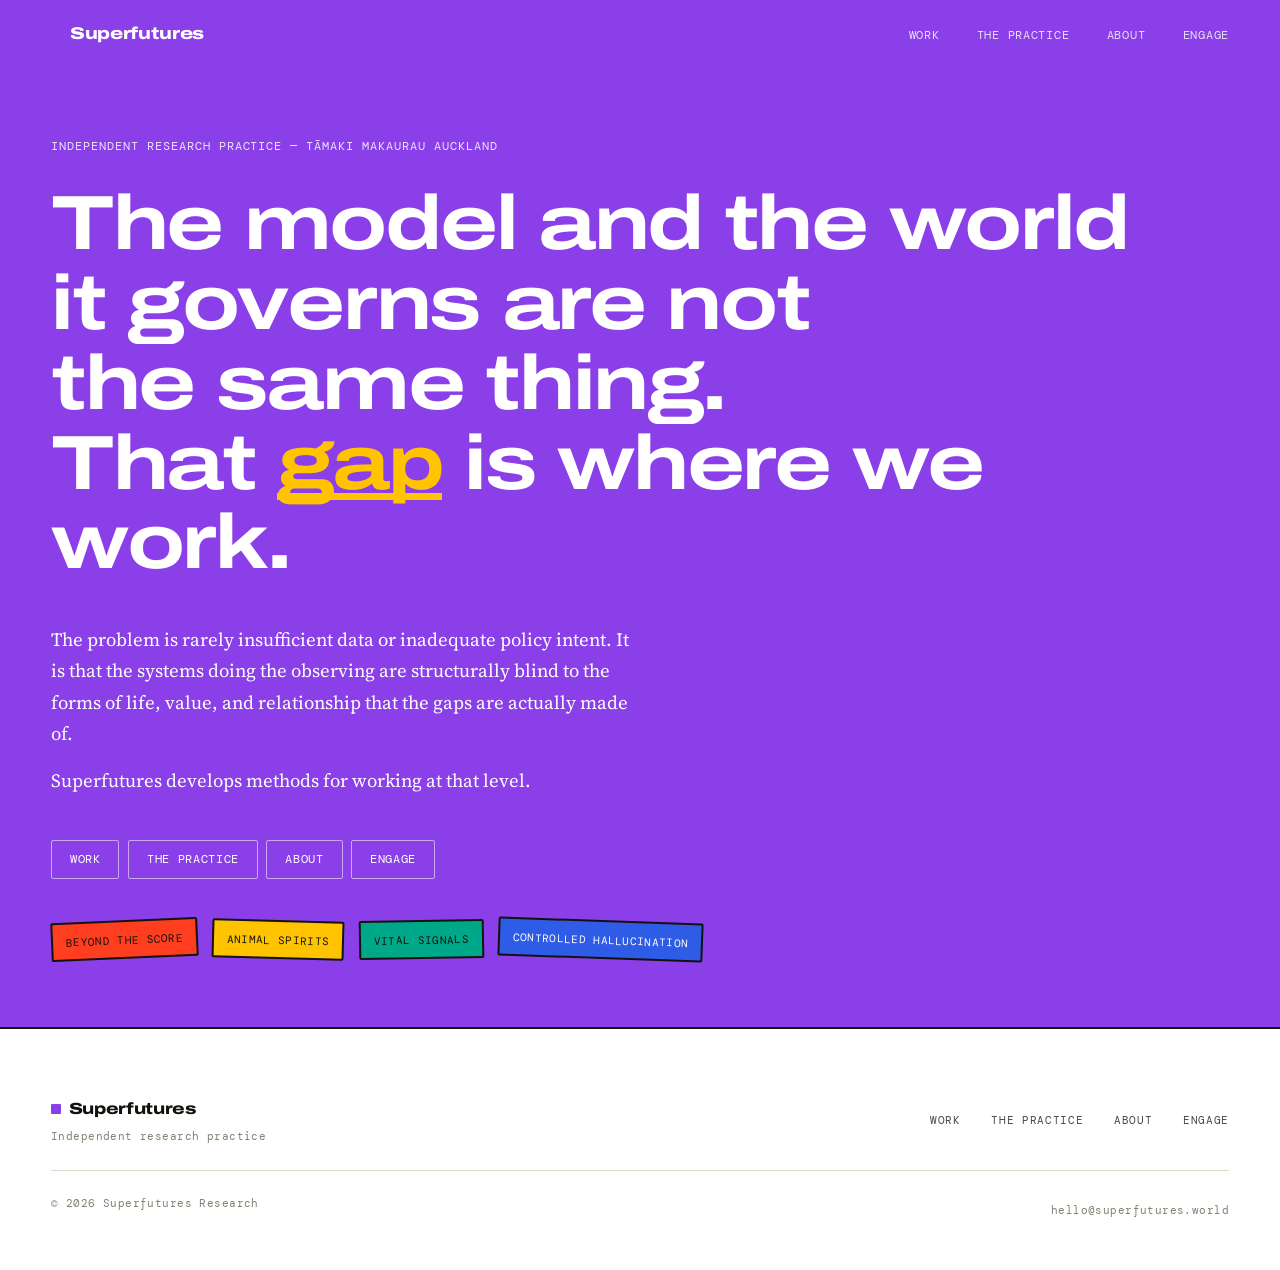
==== commit bb0a45a6: "Add files via upload" ====
--- a/styles.css
+++ b/styles.css
@@ -47,7 +47,7 @@
 html { font-size: 17px; scroll-behavior: smooth; -webkit-text-size-adjust: 100%; }
 body {
   background: var(--paper); color: var(--ink);
-  font-family: var(--font-body); font-weight: 400; font-size: 1rem; line-height: 1.68;
+  font-family: var(--font-body); font-weight: 400; font-size: 1.0625rem; line-height: 1.7;
   min-height: 100vh; overflow-x: hidden; -webkit-font-smoothing: antialiased;
 }
 
@@ -128,7 +128,7 @@
   transform: scaleX(0); transform-origin: left; animation: gapUnderline 0.7s var(--ease) 1.1s forwards;
 }
 @keyframes gapUnderline { to { transform: scaleX(1); } }
-.hero-secondary { max-width: 560px; color: #FFFFFF; opacity: 0.92; font-size: 1.02rem; line-height: 1.66; margin-bottom: 2.6rem; }
+.hero-secondary { max-width: 580px; color: #FFFFFF; opacity: 0.92; font-size: 1.1rem; line-height: 1.68; margin-bottom: 2.6rem; }
 .hero-secondary p { max-width: none; margin-bottom: 0.8em; }
 .hero-secondary, .hero-nav-strip, .hero-colour-key { opacity: 0; animation: fadeUp 0.8s var(--ease) forwards; }
 .hero-secondary { animation-delay: 0.7s; }
@@ -250,7 +250,7 @@
 .philosophy-inner { max-width: var(--max-w); margin: 0 auto; }
 .philosophy-header { margin-bottom: 3.5rem; padding-bottom: 1.4rem; border-bottom: 2px solid var(--ink); }
 .philosophy-statement .display-md { margin-bottom: 1.8rem; max-width: 20ch; }
-.philosophy-statement p { color: var(--ink-soft); font-size: 1.06rem; max-width: 66ch; margin-bottom: 1.2em; }
+.philosophy-statement p { color: var(--ink-soft); font-size: 1.15rem; line-height: 1.72; max-width: 62ch; margin-bottom: 1.3em; }
 .practice-image { margin: 2.5rem 0 0; width: 100%; }
 .practice-image img { width: 100%; display: block; object-fit: cover; max-height: 460px; border-radius: 3px; background: rgba(255,255,255,0.12); min-height: 160px; }
 .methodology-block { margin-top: 2rem; padding-top: 2rem; border-top: 1px solid var(--rule); }
@@ -276,11 +276,13 @@
   --ink: #FFFFFF; --ink-soft: rgba(255,255,255,0.88); --ink-mute: rgba(255,255,255,0.66);
   --rule: rgba(255,255,255,0.32); --label-ink: #FFFFFF; --label-swatch: #FFFFFF;
 }
-.about-inner-grid { max-width: var(--max-w); margin: 0 auto; display: grid; grid-template-columns: 1fr 1.6fr; gap: 5rem; align-items: start; }
+.about-inner-grid { max-width: var(--max-w); margin: 0 auto; display: grid; grid-template-columns: 0.9fr 1.4fr; gap: clamp(3rem, 6vw, 6rem); align-items: start; }
+.about-ident { position: relative; }
 .about-ident-label { font-family: var(--font-mono); font-size: 0.68rem; letter-spacing: 0.1em; text-transform: uppercase; color: var(--ink); display: inline-flex; align-items: center; gap: 0.5rem; margin-bottom: 1.2rem; }
-.about-name-display { font-family: var(--font-display); font-stretch: 125%; font-size: clamp(2.1rem, 3.8vw, 3.2rem); font-weight: 800; line-height: 1.02; letter-spacing: -0.03em; margin-bottom: 0.6rem; color: var(--ink); }
-.about-role { font-family: var(--font-mono); font-size: 0.72rem; color: var(--ink-mute); letter-spacing: 0.03em; line-height: 1.7; margin-bottom: 0; }
-.about-body p { color: var(--ink-soft); font-size: 1.02rem; max-width: 64ch; margin-bottom: 1.2em; }
+.about-name-display { font-family: var(--font-display); font-stretch: 125%; font-size: clamp(2.4rem, 4.6vw, 4rem); font-weight: 800; line-height: 1.0; letter-spacing: -0.03em; margin-bottom: 1rem; color: var(--ink); }
+.about-role { font-family: var(--font-mono); font-size: 0.78rem; color: var(--ink-mute); letter-spacing: 0.03em; line-height: 1.75; margin-bottom: 2rem; }
+.about-locale { font-family: var(--font-mono); font-size: 0.68rem; letter-spacing: 0.06em; text-transform: uppercase; color: var(--ink-mute); padding-top: 1.4rem; border-top: 1px solid var(--rule); display: block; }
+.about-body p { color: var(--ink-soft); font-size: 1.15rem; line-height: 1.72; max-width: 60ch; margin-bottom: 1.3em; }
 .about-contact-row { margin-top: 2.4rem; display: flex; gap: 0.8rem; flex-wrap: wrap; }
 @media (max-width: 860px) { .about-inner-grid { grid-template-columns: 1fr; gap: 2.5rem; } }
 
@@ -327,6 +329,15 @@
 .reveal { opacity: 0; transform: translateY(18px); transition: opacity 0.7s var(--ease), transform 0.7s var(--ease); }
 .reveal.in { opacity: 1; transform: none; }
 
+/* staggered entrance for the violet statement pages */
+.rise { opacity: 0; transform: translateY(20px); transition: opacity 0.75s var(--ease), transform 0.75s var(--ease); }
+.rise.in { opacity: 1; transform: none; }
+.rise:nth-child(1) { transition-delay: 0.05s; }
+.rise:nth-child(2) { transition-delay: 0.14s; }
+.rise:nth-child(3) { transition-delay: 0.23s; }
+.rise:nth-child(4) { transition-delay: 0.32s; }
+.rise:nth-child(5) { transition-delay: 0.41s; }
+
 /* one focus colour, site-wide — not borrowed from an instrument */
 a:focus-visible, .btn:focus-visible, .instrument-link:focus-visible, .nav-toggle:focus-visible, .hero-nav-link:focus-visible, .key-item:focus-visible {
   outline: 2px solid var(--c-brand); outline-offset: 3px; border-radius: 2px;
@@ -339,4 +350,5 @@
   .hero-secondary, .hero-nav-strip, .hero-colour-key { opacity: 1; }
   .gap-word::after { transform: scaleX(1); }
   .reveal { opacity: 1; transform: none; }
-}
+  .rise { opacity: 1; transform: none; transition: none; }
+}
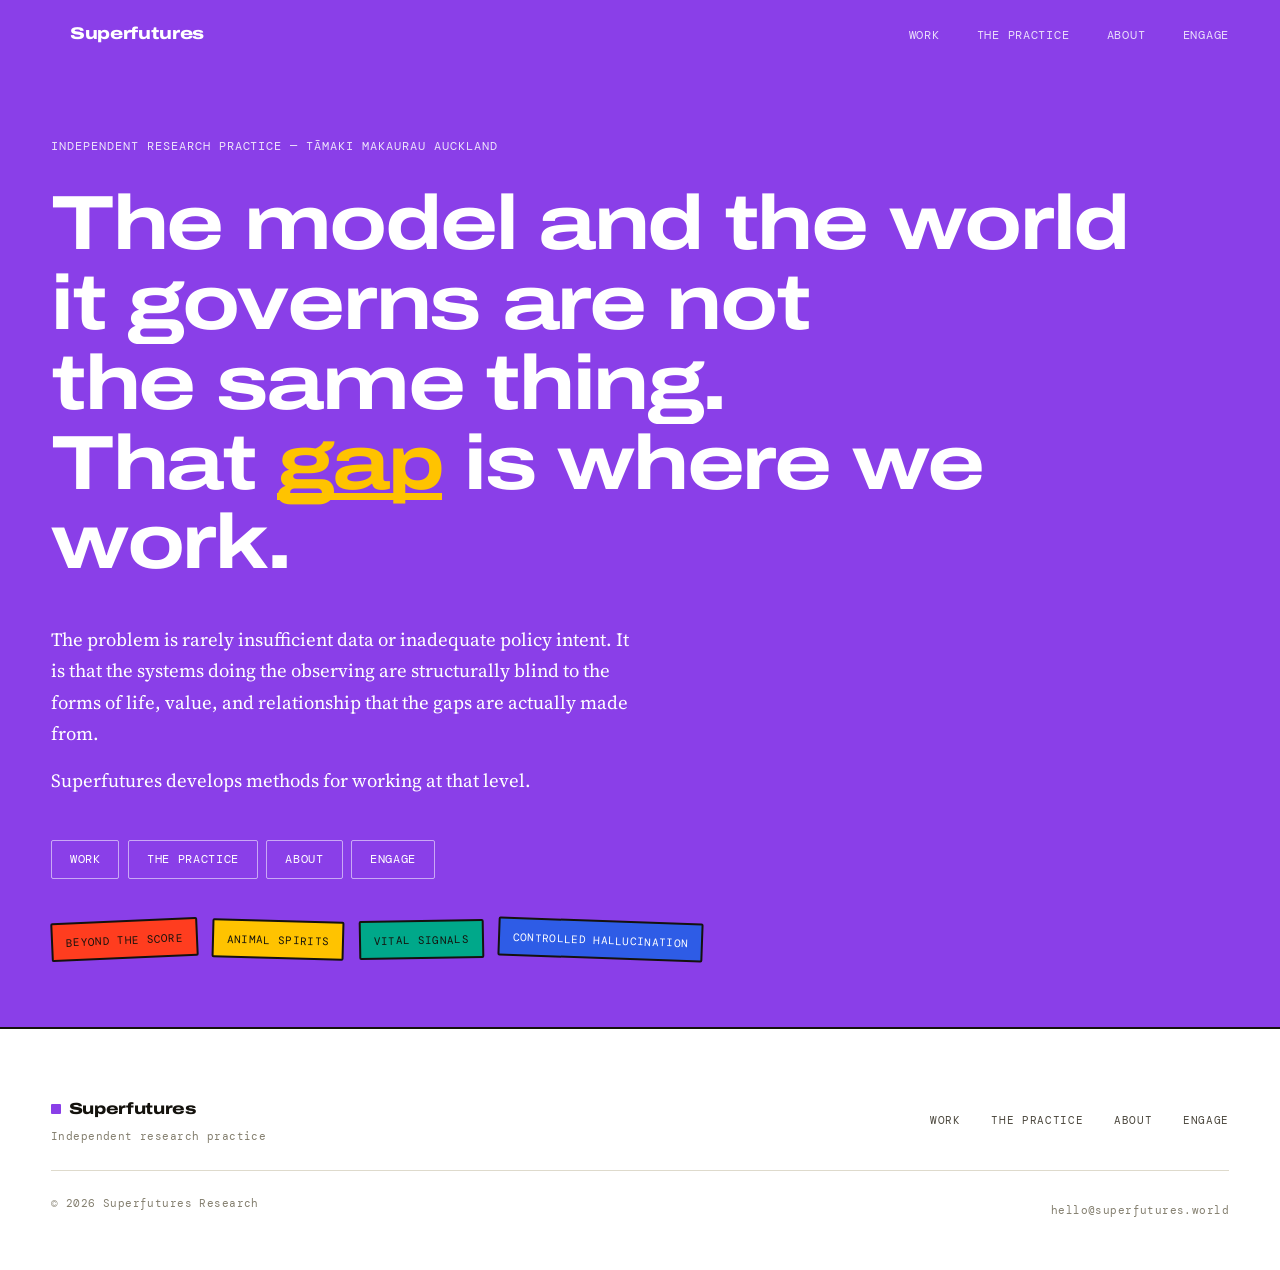
==== commit b1d64025: "Add files via upload" ====
--- a/index.html
+++ b/index.html
@@ -42,7 +42,7 @@
         <span class="ln"><span>That <span class="gap-word">gap</span> is where we work.</span></span>
       </h1>
       <div class="hero-secondary">
-        <p>The problem is rarely insufficient data or inadequate policy intent. It is that the systems doing the observing are structurally blind to the forms of life, value, and relationship that the gaps are actually made of.</p>
+        <p>The problem is rarely insufficient data or inadequate policy intent. It is that the systems doing the observing are structurally blind to the forms of life, value, and relationship that the gaps are actually made from.</p>
         <p>Superfutures develops methods for working at that level.</p>
       </div>
       <nav class="hero-nav-strip" aria-label="Quick navigation">
--- a/styles.css
+++ b/styles.css
@@ -240,7 +240,6 @@
 
 /* ── The Practice — full brand-violet ground, white text; no borrowed instrument hues ── */
 .philosophy-section {
-  min-height: calc(100vh - 1px);
   padding: clamp(7rem, 10vw, 9rem) var(--gutter) clamp(4rem, 8vw, 8rem);
   background: var(--c-brand); color: #FFFFFF;
   --ink: #FFFFFF; --ink-soft: rgba(255,255,255,0.88); --ink-mute: rgba(255,255,255,0.66);
@@ -248,8 +247,15 @@
   --label-ink: #FFFFFF; --label-swatch: #FFFFFF;
 }
 .philosophy-inner { max-width: var(--max-w); margin: 0 auto; }
-.philosophy-header { margin-bottom: 3.5rem; padding-bottom: 1.4rem; border-bottom: 2px solid var(--ink); }
-.philosophy-statement .display-md { margin-bottom: 1.8rem; max-width: 20ch; }
+.philosophy-grid { display: grid; grid-template-columns: 0.85fr 1.3fr; gap: clamp(3rem, 6vw, 6rem); align-items: start; }
+.philosophy-sticky { position: sticky; top: 6.5rem; }
+.philosophy-header { margin-bottom: 2.2rem; padding-bottom: 1.4rem; border-bottom: 2px solid var(--ink); }
+.philosophy-title { font-size: clamp(1.6rem, 3vw, 2.3rem); line-height: 1.15; margin-bottom: 2rem; max-width: 16ch; }
+.philosophy-pullquote {
+  font-family: var(--font-display); font-stretch: 125%; font-weight: 800;
+  font-size: clamp(1.3rem, 2.1vw, 1.7rem); line-height: 1.28; letter-spacing: -0.015em;
+  border-left: 3px solid #FFFFFF; padding-left: 1.3rem; max-width: 26ch;
+}
 .philosophy-statement p { color: var(--ink-soft); font-size: 1.15rem; line-height: 1.72; max-width: 62ch; margin-bottom: 1.3em; }
 .practice-image { margin: 2.5rem 0 0; width: 100%; }
 .practice-image img { width: 100%; display: block; object-fit: cover; max-height: 460px; border-radius: 3px; background: rgba(255,255,255,0.12); min-height: 160px; }
@@ -267,16 +273,20 @@
 .practice-method-name { font-family: var(--font-body); font-weight: 500; font-size: 1.02rem; color: var(--ink); line-height: 1.3; }
 .practice-method-desc { font-size: 0.9rem; color: var(--ink-soft); line-height: 1.62; max-width: 68ch; margin-bottom: 0; }
 .practice-method-desc .output-status { display: inline; color: inherit; font-weight: 600; text-decoration: underline; background: none; padding: 0; }
+@media (max-width: 860px) {
+  .philosophy-grid { grid-template-columns: 1fr; gap: 2.5rem; }
+  .philosophy-sticky { position: static; }
+}
 
 /* ── About — full brand-violet ground; researcher's own page, same identity colour ── */
 .about-section {
-  min-height: calc(100vh - 1px);
+  min-height: 78vh; display: flex; align-items: center;
   background: var(--c-brand); color: #FFFFFF;
   padding: clamp(7rem, 10vw, 9rem) var(--gutter) clamp(4rem, 8vw, 8rem);
   --ink: #FFFFFF; --ink-soft: rgba(255,255,255,0.88); --ink-mute: rgba(255,255,255,0.66);
   --rule: rgba(255,255,255,0.32); --label-ink: #FFFFFF; --label-swatch: #FFFFFF;
 }
-.about-inner-grid { max-width: var(--max-w); margin: 0 auto; display: grid; grid-template-columns: 0.9fr 1.4fr; gap: clamp(3rem, 6vw, 6rem); align-items: start; }
+.about-inner-grid { max-width: var(--max-w); margin: 0 auto; width: 100%; display: grid; grid-template-columns: 0.9fr 1.4fr; gap: clamp(3rem, 6vw, 6rem); align-items: start; }
 .about-ident { position: relative; }
 .about-ident-label { font-family: var(--font-mono); font-size: 0.68rem; letter-spacing: 0.1em; text-transform: uppercase; color: var(--ink); display: inline-flex; align-items: center; gap: 0.5rem; margin-bottom: 1.2rem; }
 .about-name-display { font-family: var(--font-display); font-stretch: 125%; font-size: clamp(2.4rem, 4.6vw, 4rem); font-weight: 800; line-height: 1.0; letter-spacing: -0.03em; margin-bottom: 1rem; color: var(--ink); }
@@ -284,7 +294,7 @@
 .about-locale { font-family: var(--font-mono); font-size: 0.68rem; letter-spacing: 0.06em; text-transform: uppercase; color: var(--ink-mute); padding-top: 1.4rem; border-top: 1px solid var(--rule); display: block; }
 .about-body p { color: var(--ink-soft); font-size: 1.15rem; line-height: 1.72; max-width: 60ch; margin-bottom: 1.3em; }
 .about-contact-row { margin-top: 2.4rem; display: flex; gap: 0.8rem; flex-wrap: wrap; }
-@media (max-width: 860px) { .about-inner-grid { grid-template-columns: 1fr; gap: 2.5rem; } }
+@media (max-width: 860px) { .about-inner-grid { grid-template-columns: 1fr; gap: 2.5rem; } .about-section { min-height: auto; } }
 
 .btn { font-family: var(--font-mono); font-size: 0.68rem; letter-spacing: 0.06em; text-transform: uppercase; padding: 0.7rem 1.35rem; text-decoration: none; transition: all 0.2s ease; display: inline-flex; align-items: center; gap: 0.5rem; cursor: pointer; border: none; border-radius: 2px; }
 .btn-primary { background: #FFFFFF; color: var(--c-brand); }
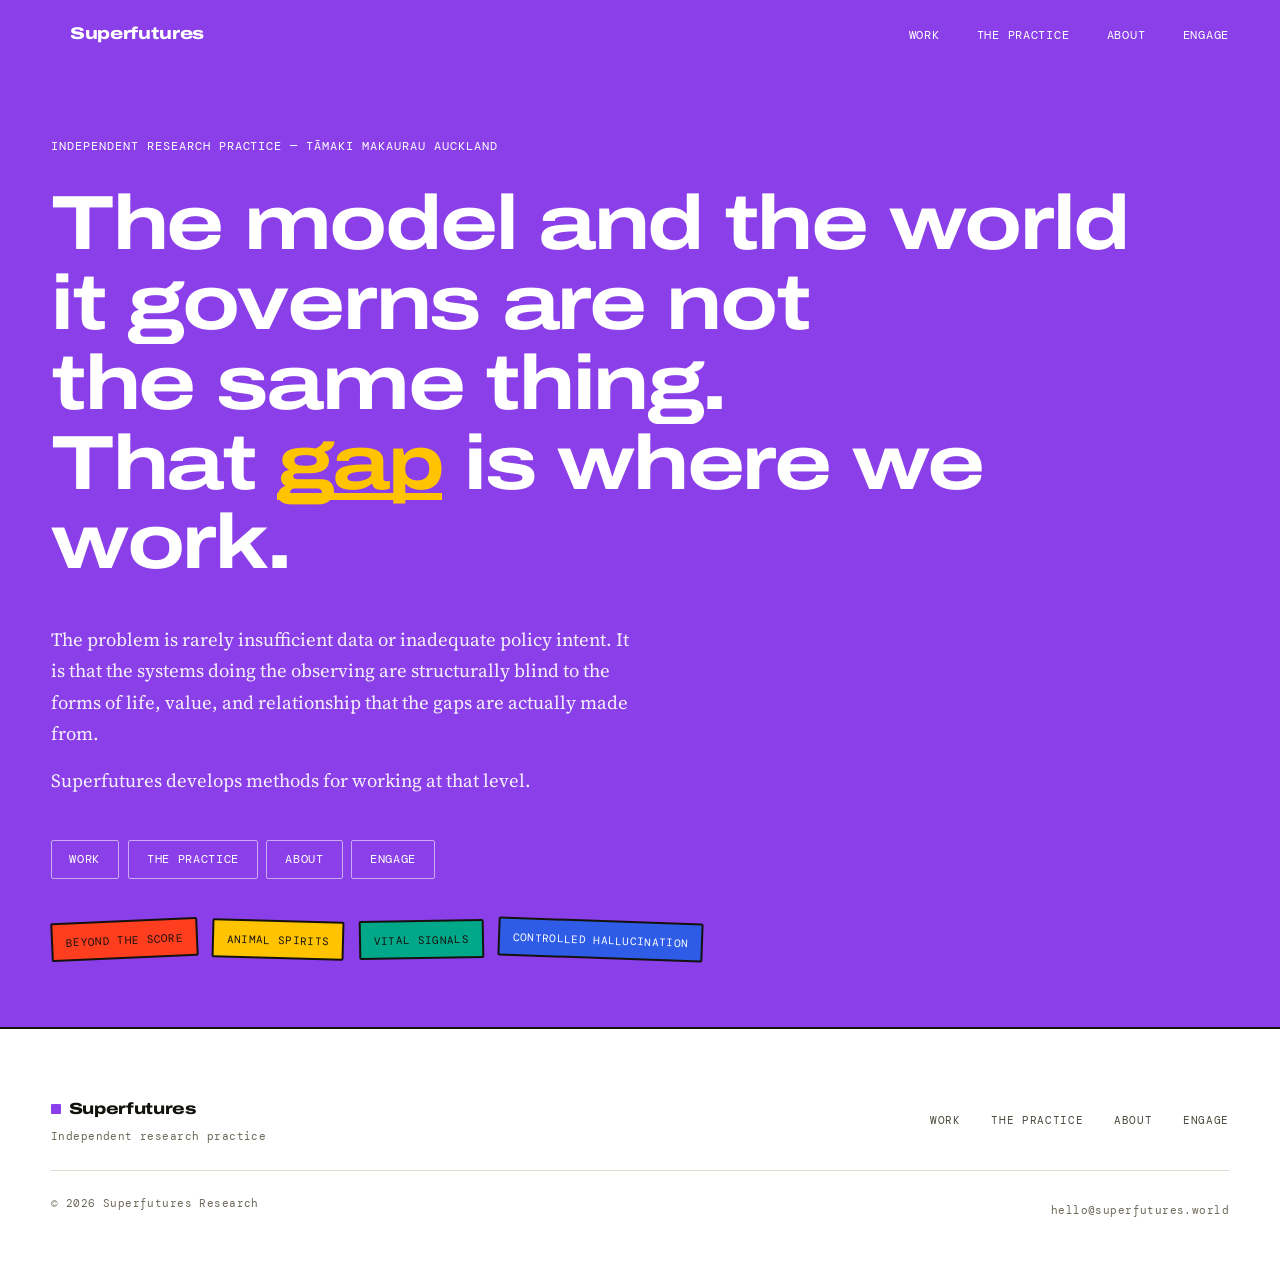
==== commit 403687cb: "Add files via upload" ====
--- a/index.html
+++ b/index.html
@@ -8,6 +8,10 @@
   <meta property="og:description" content="Assemblage-informed research methods for examining how institutions model the world, where those models fail, and what becomes possible when the gap is made visible.">
   <meta property="og:type" content="website">
   <meta property="og:url" content="https://superfutures.world">
+  <meta property="og:image" content="https://superfutures.world/og-image.png">
+  <meta property="og:image:width" content="1200">
+  <meta property="og:image:height" content="630">
+  <meta name="twitter:card" content="summary_large_image">
   <title>Superfutures</title>
   <link rel="preconnect" href="https://fonts.googleapis.com">
   <link rel="preconnect" href="https://fonts.gstatic.com" crossorigin>
--- a/styles.css
+++ b/styles.css
@@ -12,7 +12,7 @@
   --paper-2:    #F8F7F2;
   --ink:        #14120D;
   --ink-soft:   #4B473D;
-  --ink-mute:   #837E6E;
+  --ink-mute:   #6B6758;
   --rule:       #DEDACC;
   --rule-soft:  #EAE7DA;
 
@@ -83,12 +83,10 @@
 .nav-links { display: flex; list-style: none; gap: 2.2rem; align-items: center; }
 .nav-links a {
   font-family: var(--font-mono); font-size: 0.7rem; letter-spacing: 0.06em; text-transform: uppercase;
-  color: inherit; opacity: 0.82; position: relative; padding: 0.2rem 0;
+  color: inherit; position: relative; padding: 0.2rem 0;
 }
 .nav-links a::after { content: ''; position: absolute; left: 0; right: 100%; bottom: -2px; height: 2px; background: var(--c-brand); transition: right 0.25s var(--ease); }
-.nav-links a:hover { opacity: 1; }
 .nav-links a:hover::after { right: 0; }
-.nav-links a[aria-current="page"] { opacity: 1; }
 .nav-links a[aria-current="page"]::after { right: 0; }
 .nav-toggle { display: none; background: none; border: none; cursor: pointer; padding: 4px; flex-direction: column; gap: 5px; }
 .nav-toggle span { display: block; width: 22px; height: 2px; background: currentColor; transition: all 0.3s ease; }
@@ -110,7 +108,7 @@
 }
 .hero-content { max-width: var(--max-w); margin: 0 auto; width: 100%; }
 .hero-eyebrow {
-  font-family: var(--font-mono); font-size: 0.72rem; letter-spacing: 0.08em; text-transform: uppercase; color: #FFFFFF; opacity: 0.85;
+  font-family: var(--font-mono); font-size: 0.72rem; letter-spacing: 0.08em; text-transform: uppercase; color: #FFFFFF;
   margin-bottom: 1.6rem; display: flex; align-items: center; gap: 0.6rem;
 }
 .hero-title { margin-bottom: 2.4rem; color: #FFFFFF; }
@@ -128,7 +126,7 @@
   transform: scaleX(0); transform-origin: left; animation: gapUnderline 0.7s var(--ease) 1.1s forwards;
 }
 @keyframes gapUnderline { to { transform: scaleX(1); } }
-.hero-secondary { max-width: 580px; color: #FFFFFF; opacity: 0.92; font-size: 1.1rem; line-height: 1.68; margin-bottom: 2.6rem; }
+.hero-secondary { max-width: 580px; color: #F6F0FD; font-size: 1.1rem; line-height: 1.68; margin-bottom: 2.6rem; }
 .hero-secondary p { max-width: none; margin-bottom: 0.8em; }
 .hero-secondary, .hero-nav-strip, .hero-colour-key { opacity: 0; animation: fadeUp 0.8s var(--ease) forwards; }
 .hero-secondary { animation-delay: 0.7s; }
@@ -138,7 +136,7 @@
 .hero-nav-strip { display: flex; gap: 0.5rem; flex-wrap: wrap; margin-bottom: 2.4rem; }
 .hero-nav-link {
   font-family: var(--font-mono); font-size: 0.68rem; letter-spacing: 0.06em; text-transform: uppercase; color: #FFFFFF;
-  padding: 0.5rem 1.05rem; border: 1px solid rgba(255,255,255,0.55); border-radius: 2px; transition: all 0.2s ease;
+  padding: 0.5rem 1.05rem; border: 1px solid #CAA9F5; border-radius: 2px; transition: all 0.2s ease;
 }
 .hero-nav-link:hover { background: #FFFFFF; color: var(--c-brand); border-color: #FFFFFF; }
 
@@ -192,10 +190,10 @@
 .instr-banner { background: var(--accent); color: var(--on-accent); padding: clamp(1.6rem, 3vw, 2.2rem) clamp(1.6rem, 3vw, 2.2rem) clamp(1.3rem, 2.5vw, 1.8rem); }
 .instr-domain {
   font-family: var(--font-mono); font-size: 0.63rem; letter-spacing: 0.08em; text-transform: uppercase;
-  color: var(--on-accent); opacity: 0.75; display: block; margin-bottom: 0.6rem;
+  color: var(--on-accent); display: block; margin-bottom: 0.6rem;
 }
 .instr-name { font-family: var(--font-display); font-stretch: 125%; font-size: clamp(1.5rem, 2.4vw, 2.1rem); font-weight: 800; line-height: 1.0; letter-spacing: -0.025em; color: var(--on-accent); margin-bottom: 0.7rem; }
-.instr-question { font-family: var(--font-body); font-style: italic; font-size: 0.9rem; color: var(--on-accent); opacity: 0.88; line-height: 1.5; max-width: 42ch; margin-bottom: 0; }
+.instr-question { font-family: var(--font-body); font-style: italic; font-size: 0.9rem; color: var(--on-accent); line-height: 1.5; max-width: none; margin-bottom: 0; }
 
 .instr-body { background: var(--paper); padding: clamp(1.6rem, 3vw, 2.2rem); display: flex; flex-direction: column; gap: 1.4rem; flex: 1; }
 .instr-desc { font-size: 0.94rem; color: var(--ink-soft); line-height: 1.62; max-width: none; margin-bottom: 0; }
@@ -204,7 +202,7 @@
 .vignette-still { margin: 0; padding: 0; display: flex; flex-direction: column; }
 .vignette-still img { width: 100%; display: block; object-fit: cover; border-radius: 2px; background: var(--paper-2); min-height: 140px; }
 .vignette-caption-still { background: var(--accent); color: var(--on-accent); padding: 0.7rem 0.85rem; display: flex; flex-direction: column; gap: 0.3rem; margin-top: 0; border-radius: 0 0 2px 2px; }
-.vignette-household-label { font-family: var(--font-mono); font-size: 0.58rem; letter-spacing: 0.05em; text-transform: uppercase; opacity: 0.8; }
+.vignette-household-label { font-family: var(--font-mono); font-size: 0.58rem; letter-spacing: 0.05em; text-transform: uppercase; }
 .vignette-dialogue { font-family: var(--font-body); font-style: italic; font-size: 0.85rem; line-height: 1.5; }
 
 .instr-meta { display: flex; flex-direction: column; }
@@ -242,8 +240,8 @@
 .philosophy-section {
   padding: clamp(7rem, 10vw, 9rem) var(--gutter) clamp(4rem, 8vw, 8rem);
   background: var(--c-brand); color: #FFFFFF;
-  --ink: #FFFFFF; --ink-soft: rgba(255,255,255,0.88); --ink-mute: rgba(255,255,255,0.66);
-  --rule: rgba(255,255,255,0.32); --rule-soft: rgba(255,255,255,0.2);
+  --ink: #FFFFFF; --ink-soft: #F6F0FD; --ink-mute: #F3ECFD;
+  --rule: #AF7CEF; --rule-soft: #A165ED;
   --label-ink: #FFFFFF; --label-swatch: #FFFFFF;
 }
 .philosophy-inner { max-width: var(--max-w); margin: 0 auto; }
@@ -258,9 +256,9 @@
 }
 .philosophy-statement p { color: var(--ink-soft); font-size: 1.15rem; line-height: 1.72; max-width: 62ch; margin-bottom: 1.3em; }
 .practice-image { margin: 2.5rem 0 0; width: 100%; }
-.practice-image img { width: 100%; display: block; object-fit: cover; max-height: 460px; border-radius: 3px; background: rgba(255,255,255,0.12); min-height: 160px; }
+.practice-image img { width: 100%; display: block; object-fit: cover; max-height: 460px; border-radius: 3px; background: #9856EB; min-height: 160px; }
 .methodology-block { margin-top: 2rem; padding-top: 2rem; border-top: 1px solid var(--rule); }
-.methodology-block p { color: var(--ink-soft); font-size: 0.98rem; max-width: 66ch; margin-bottom: 1em; }
+.methodology-block p { color: var(--ink-soft); font-size: 1.15rem; line-height: 1.72; max-width: 62ch; margin-bottom: 1.3em; }
 .practice-pillars { margin-top: 2.5rem; display: flex; flex-direction: column; }
 .practice-pillar { padding: 2rem 0; border-top: 1px solid var(--rule); display: flex; flex-direction: column; gap: 1.2rem; }
 .practice-pillar-label {
@@ -283,10 +281,10 @@
   min-height: 78vh; display: flex; align-items: center;
   background: var(--c-brand); color: #FFFFFF;
   padding: clamp(7rem, 10vw, 9rem) var(--gutter) clamp(4rem, 8vw, 8rem);
-  --ink: #FFFFFF; --ink-soft: rgba(255,255,255,0.88); --ink-mute: rgba(255,255,255,0.66);
-  --rule: rgba(255,255,255,0.32); --label-ink: #FFFFFF; --label-swatch: #FFFFFF;
-}
-.about-inner-grid { max-width: var(--max-w); margin: 0 auto; width: 100%; display: grid; grid-template-columns: 0.9fr 1.4fr; gap: clamp(3rem, 6vw, 6rem); align-items: start; }
+  --ink: #FFFFFF; --ink-soft: #F6F0FD; --ink-mute: #F3ECFD;
+  --rule: #AF7CEF; --label-ink: #FFFFFF; --label-swatch: #FFFFFF;
+}
+.about-inner-grid { max-width: 1060px; margin: 0 auto; width: 100%; display: grid; grid-template-columns: 0.9fr 1.4fr; gap: clamp(3rem, 6vw, 6rem); align-items: start; }
 .about-ident { position: relative; }
 .about-ident-label { font-family: var(--font-mono); font-size: 0.68rem; letter-spacing: 0.1em; text-transform: uppercase; color: var(--ink); display: inline-flex; align-items: center; gap: 0.5rem; margin-bottom: 1.2rem; }
 .about-name-display { font-family: var(--font-display); font-stretch: 125%; font-size: clamp(2.4rem, 4.6vw, 4rem); font-weight: 800; line-height: 1.0; letter-spacing: -0.03em; margin-bottom: 1rem; color: var(--ink); }
@@ -362,3 +360,38 @@
   .reveal { opacity: 1; transform: none; }
   .rise { opacity: 1; transform: none; transition: none; }
 }
+
+
+/* ════════════════════════════════════════════════════════════════
+   Heading-element overrides.
+   Page titles and section names are now real h1/h2/h3 elements.
+   They keep their metadata-face appearance; only the browser's
+   heading defaults (weight, transform, tracking) are reset.
+   ════════════════════════════════════════════════════════════════ */
+h1.section-label,
+h2.engage-domain-name,
+h2.engage-contact-label,
+h3.practice-pillar-label {
+  font-weight: 400;
+  line-height: 1.4;
+}
+h1.section-label { letter-spacing: 0.1em; }
+h2.engage-domain-name { letter-spacing: 0.08em; }
+h2.engage-contact-label { letter-spacing: 0.1em; }
+h3.practice-pillar-label { letter-spacing: 0.06em; }
+
+/* method and theory names are serif reading type, not metadata —
+   reset the h4 rule's uppercase and tracking */
+.practice-method-name { text-transform: none; letter-spacing: -0.005em; }
+
+/* Access face reads like the live face */
+.instr-face--access .instr-face-label { color: var(--accent-ink); }
+
+/* closed status vocabulary: Live · Accepted · Published · In development */
+.output-status.status-accepted { color: var(--accent-ink); }
+.output-status.status-inprogress { color: var(--ink-mute); }
+
+/* relation tags are now links to the method or theory they name */
+a.instr-relation-tag { transition: background 0.2s ease, color 0.2s ease; }
+a.instr-relation-tag:hover,
+a.instr-relation-tag:focus-visible { background: var(--ink); color: var(--paper); }
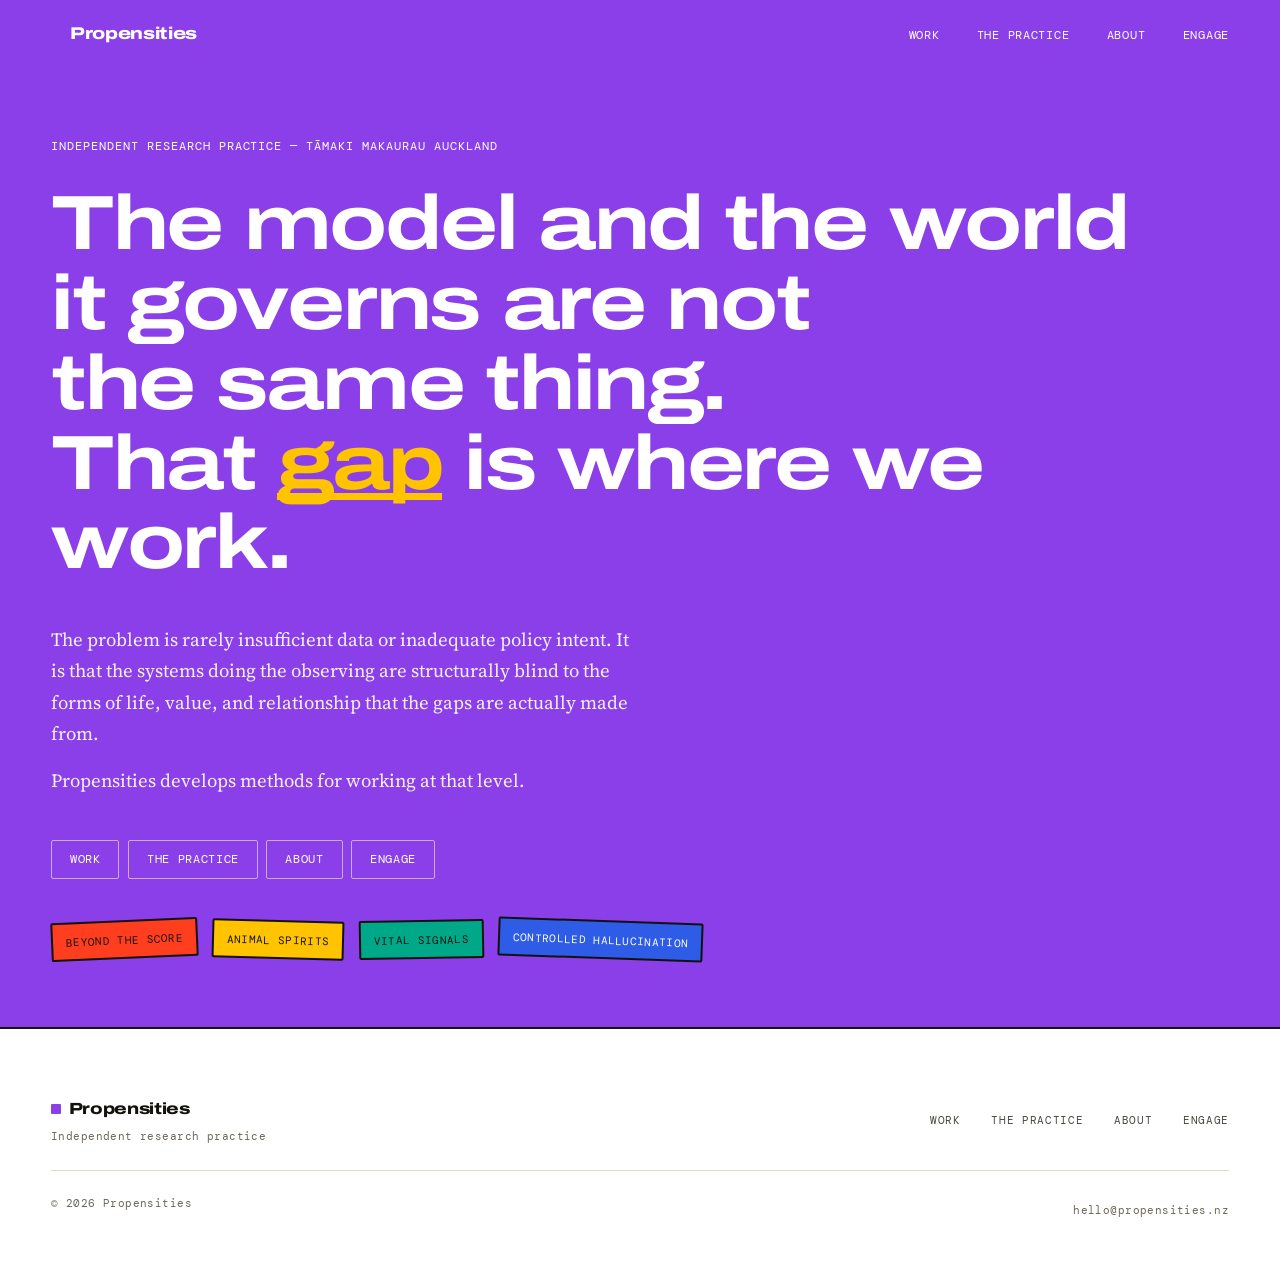
==== commit c2bb7839: "Add files via upload" ====
--- a/index.html
+++ b/index.html
@@ -3,16 +3,16 @@
 <head>
   <meta charset="UTF-8">
   <meta name="viewport" content="width=device-width, initial-scale=1.0">
-  <meta name="description" content="Superfutures develops methods for working at the level where institutional and computational systems structurally cannot see. Independent research practice based in Tāmaki Makaurau Auckland.">
-  <meta property="og:title" content="Superfutures">
+  <meta name="description" content="Propensities develops methods for working at the level where institutional and computational systems structurally cannot see. Independent research practice based in Tāmaki Makaurau Auckland.">
+  <meta property="og:title" content="Propensities">
   <meta property="og:description" content="Assemblage-informed research methods for examining how institutions model the world, where those models fail, and what becomes possible when the gap is made visible.">
   <meta property="og:type" content="website">
-  <meta property="og:url" content="https://superfutures.world">
-  <meta property="og:image" content="https://superfutures.world/og-image.png">
+  <meta property="og:url" content="https://propensities.nz">
+  <meta property="og:image" content="https://propensities.nz/og-image.png">
   <meta property="og:image:width" content="1200">
   <meta property="og:image:height" content="630">
   <meta name="twitter:card" content="summary_large_image">
-  <title>Superfutures</title>
+  <title>Propensities</title>
   <link rel="preconnect" href="https://fonts.googleapis.com">
   <link rel="preconnect" href="https://fonts.gstatic.com" crossorigin>
   <link href="https://fonts.googleapis.com/css2?family=Archivo:wdth,wght@100,400;100,500;100,600;125,600;125,700;125,800&family=Source+Serif+4:ital,opsz,wght@0,8..60,300;0,8..60,400;0,8..60,500;1,8..60,300;1,8..60,400&family=DM+Mono:ital,wght@0,300;0,400;0,500;1,300;1,400&display=swap" rel="stylesheet">
@@ -23,7 +23,7 @@
 
   <!-- ── Navigation ── -->
   <nav class="site-nav" role="navigation" aria-label="Main navigation">
-    <a href="index.html" class="nav-wordmark"><span class="swatch"></span> Superfutures</a>
+    <a href="index.html" class="nav-wordmark"><span class="swatch"></span> Propensities</a>
     <button class="nav-toggle" aria-label="Toggle navigation" aria-expanded="false">
       <span></span><span></span><span></span>
     </button>
@@ -47,7 +47,7 @@
       </h1>
       <div class="hero-secondary">
         <p>The problem is rarely insufficient data or inadequate policy intent. It is that the systems doing the observing are structurally blind to the forms of life, value, and relationship that the gaps are actually made from.</p>
-        <p>Superfutures develops methods for working at that level.</p>
+        <p>Propensities develops methods for working at that level.</p>
       </div>
       <nav class="hero-nav-strip" aria-label="Quick navigation">
         <a href="work.html" class="hero-nav-link">Work</a>
@@ -69,7 +69,7 @@
     <div class="site-footer-inner">
       <div class="footer-top">
         <div class="footer-wordmark-block">
-          <a href="index.html" class="footer-wordmark"><span class="swatch"></span> Superfutures</a>
+          <a href="index.html" class="footer-wordmark"><span class="swatch"></span> Propensities</a>
           <p class="footer-sub">Independent research practice</p>
         </div>
         <nav class="footer-nav-row" aria-label="Footer navigation">
@@ -80,8 +80,8 @@
         </nav>
       </div>
       <div class="footer-bottom">
-        <p class="footer-copy">© 2026 Superfutures Research</p>
-        <a href="mailto:hello@superfutures.world" class="footer-contact-link">hello@superfutures.world</a>
+        <p class="footer-copy">© 2026 Propensities</p>
+        <a href="mailto:hello@propensities.nz" class="footer-contact-link">hello@propensities.nz</a>
       </div>
     </div>
   </footer>
--- a/styles.css
+++ b/styles.css
@@ -1,7 +1,7 @@
 /* ════════════════════════════════════════════════════════════════
-   SUPERFUTURES — shared styles across all five pages
+   PROPENSITIES — shared styles across all five pages
    System: four hues are the instruments (Work only). One hue —
-   violet — is Superfutures itself: hero, practice, about, and every
+   violet — is Propensities itself: hero, practice, about, and every
    accent, chip, button, and focus state elsewhere. White is the
    working ground for the index (Work) and the contact page (Engage).
    Type: Archivo (display) · Source Serif 4 (reading) · DM Mono (meta)
@@ -26,7 +26,7 @@
   --c-jade-ink:     #00654F;
   --c-lapis-ink:    #1638A6;
 
-  /* ── The one Superfutures identity colour — everywhere else ── */
+  /* ── The one Propensities identity colour — everywhere else ── */
   --c-brand:     #8A3FE8;
   --c-brand-ink: #5A1FA6;
 
